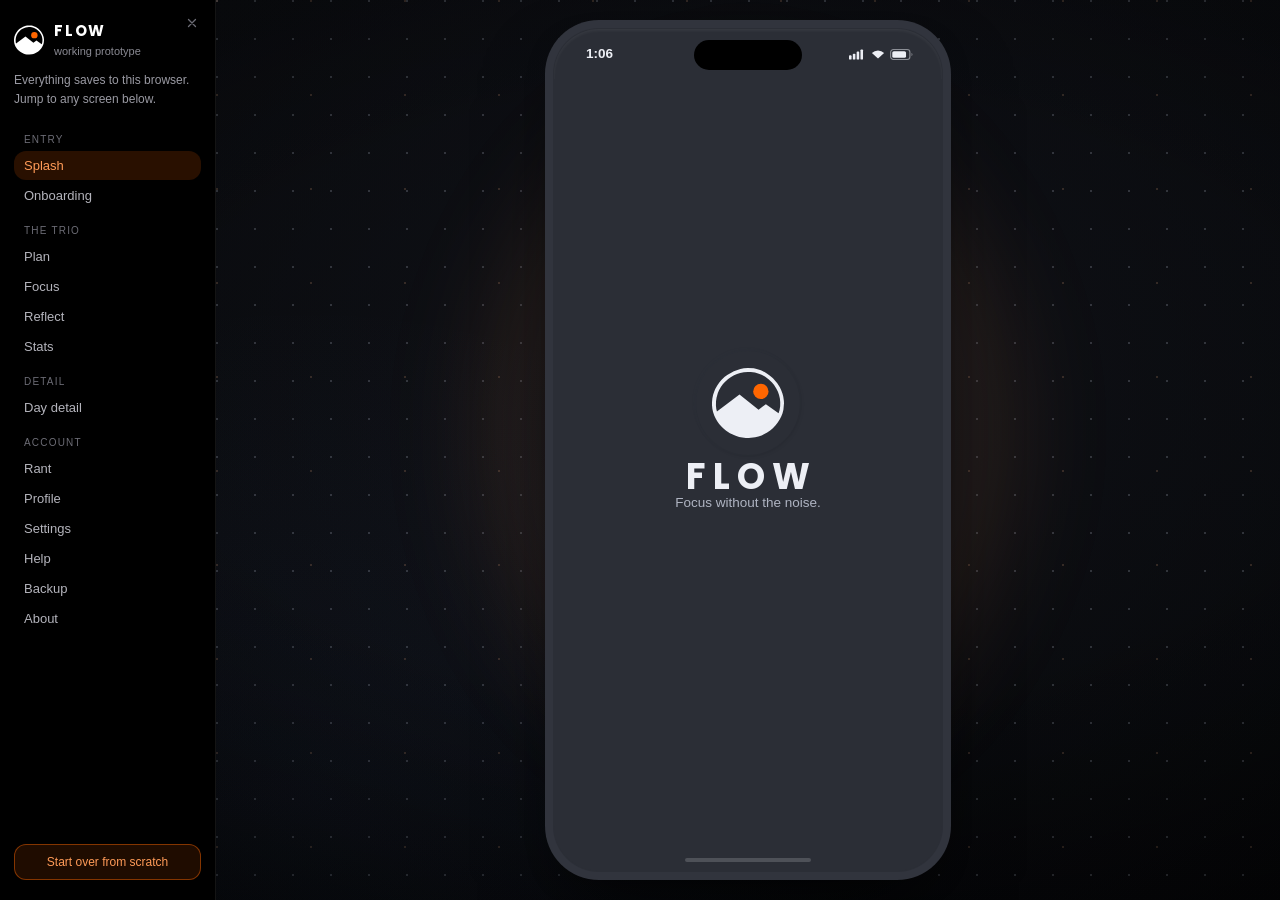
==== index.html @ 333c2ba1 "Make Start over findable It was grey text on a 12% white border on a dark rail, which is how a switc" ====
<!DOCTYPE html>
<html lang="en" data-theme="dark">
<head>
<meta charset="utf-8">
<meta name="viewport" content="width=device-width, initial-scale=1, viewport-fit=cover">
<meta name="theme-color" content="#000000">
<title>Flow</title>
<meta name="description" content="A focus app that runs in the browser. Plan the day, run the timer, reflect on how it went. No sign up, no account, nothing leaves your device.">

<!-- The mark is white on transparent, drawn for a dark ground, so on its own
     it disappears in a light browser tab. These sit it on the app's own
     near-black first. 180 is the size iOS wants for a home screen. -->
<link rel="icon" href="[data-uri]" sizes="32x32" type="image/png">
<link rel="apple-touch-icon" href="[data-uri]">
<meta name="apple-mobile-web-app-title" content="Flow">

<!-- The card people see when the link gets posted. preview.png sits next to
     the built index.html at the site root, and the URL is absolute because a
     few scrapers will not resolve a relative one. -->
<meta property="og:type" content="website">
<meta property="og:url" content="https://arihantslittlecave.github.io/flow-focus-app/">
<meta property="og:title" content="Flow">
<meta property="og:description" content="Plan the day. Do the work. Reflect on it. A focus app with no sign up and no account.">
<meta property="og:image" content="https://arihantslittlecave.github.io/flow-focus-app/preview.png">
<meta property="og:image:width" content="1600">
<meta property="og:image:height" content="900">
<meta name="twitter:card" content="summary_large_image">

<style>
/* Poppins, served from this folder rather than from Google.
   It used to come off a CDN, which meant the one dependency the project claims
   not to have was a third-party request on every open, the type could arrive
   late or not at all, and anyone running the app handed their IP to someone
   else to load a font. Four subset files, 31 KB in total, sit in app/fonts. */
@font-face{font-family:Poppins;font-weight:400;font-style:normal;font-display:swap;src:url([data-uri]) format('woff2')}
@font-face{font-family:Poppins;font-weight:500;font-style:normal;font-display:swap;src:url([data-uri]) format('woff2')}
@font-face{font-family:Poppins;font-weight:600;font-style:normal;font-display:swap;src:url([data-uri]) format('woff2')}
@font-face{font-family:Poppins;font-weight:700;font-style:normal;font-display:swap;src:url([data-uri]) format('woff2')}

/* =========================================================
   FLOW, shadcn-flavoured design system
   Zinc neutral scale, orange as --primary, bordered cards,
   muted secondary surfaces, visible focus rings.
   ========================================================= */

:root{
  /* Neumorphism: surfaces and ground are the SAME colour, and everything is
     defined by a pair of shadows instead of borders. That is the whole look,
     and it is also its weakness, so text contrast is held high on purpose and
     the one primary action per screen stays a solid orange fill. */
  --background:#2B2E36;
  --foreground:#EDEFF5;
  --card:#2B2E36;
  --card-fg:#EDEFF5;
  --muted:#31343D;
  --muted-fg:#AFB4C2;
  --subtle:#A6ACBB;      /* 5.97:1 on the surface, 5.47 on muted */
  --faint:#9299A8;       /* 4.75:1, the dimmest ink that still passes AA */
  --border:transparent;
  --input:#2B2E36;
  --ring:#FF7A2B;
  --primary-soft:rgba(199,74,0,.22);

  /* the two lights every neumorphic surface is lit by */
  --nm-dark:rgba(9,11,15,.44);
  --nm-lite:rgba(84,91,110,.30);
  --nm-out:2px 2px 5px var(--nm-dark), -2px -2px 5px var(--nm-lite);
  --nm-out-sm:1px 1px 3px var(--nm-dark), -1px -1px 3px var(--nm-lite);
  --nm-in:inset 1px 1px 3px var(--nm-dark), inset -1px -1px 3px var(--nm-lite);
  --nm-in-sm:inset 1px 1px 2px var(--nm-dark), inset -1px -1px 2px var(--nm-lite);
  --nm-faint:1px 1px 4px rgba(9,11,15,.08), -1px -1px 4px rgba(84,91,110,.05);

  --primary:#C74A00;          /* white text on this is 4.76:1 */
  --primary-fg:#FFFFFF;
  --primary-ink:#FF9B57;
  --secondary:#2B2E36;
  --secondary-fg:#EDEFF5;
  --accent-2:#4C7DFF;
  /* Two reds, for the same reason there are two oranges: #FF8A76 is legible as
     TEXT on a dark surface but carries white at only 2.2:1 as a FILL, which is
     what made the Start over button look like washed-out salmon. */
  --destructive:#FF8A76;      /* ink */
  --destructive-fill:#C2352A; /* white on this is 5.48:1 */
  --success:#4FB783;

  /* Light tint plus a backdrop blur, so the app reads as pushed back rather
     than dimmed. It stays a tint rather than the old slab of 50% black, which
     over a light theme turned everything to mud and left the sheet looking
     like a cut-out pasted on. */
  --scrim:rgba(10,11,15,.40);
  --sheet-edge:rgba(255,255,255,.07);

  --stage:#0B0B0D;
  --card-shadow:none;

  --radius:18px;
  --radius-sm:12px;
  --radius-lg:24px;
  --pad:18px;
  --ease:cubic-bezier(.22,1,.36,1);
  --sans:-apple-system,BlinkMacSystemFont,'Segoe UI',Roboto,'Helvetica Neue',Arial,sans-serif;
  --brand:'Poppins',var(--sans);
}

:root[data-theme="light"]{
  /* Scoped to :root deliberately, the theme switcher is <button data-theme="light">,
     so a bare attribute selector redefines the whole palette on that button. */
  --background:#E7EAF0;
  --foreground:#2F3340;
  --card:#E7EAF0;
  --card-fg:#2F3340;
  --muted:#E1E4EC;
  --muted-fg:#565C6C;
  --subtle:#575D6E;      /* 5.45:1 on the surface */
  --faint:#636978;       /* 4.56:1, the dimmest ink that still passes AA */
  --border:transparent;
  --input:#E7EAF0;
  --primary-ink:#B04200;
  --destructive:#B3352A;
  --destructive-fill:#B3352A; /* white on this is 6.07:1 */
  --scrim:rgba(46,52,68,.26);
  --sheet-edge:rgba(255,255,255,.7);
  --secondary:#E7EAF0;
  --secondary-fg:#2F3340;
  --primary-soft:rgba(199,74,0,.14);

  --nm-dark:rgba(157,170,197,.42);
  --nm-lite:rgba(255,255,255,.55);
  --nm-faint:1px 1px 4px rgba(157,170,197,.09), -1px -1px 4px rgba(255,255,255,.18);
}


*,*::before,*::after{box-sizing:border-box}
html,body{height:100%}
body{
  margin:0;font-family:var(--sans);background:var(--stage);color:var(--foreground);
  font-size:14px;line-height:1.5;-webkit-font-smoothing:antialiased;overflow:hidden;
}
button{font-family:inherit;cursor:pointer;border:0;background:none;color:inherit;padding:0}
input,textarea{font-family:inherit;color:inherit}
/* Must stay a bare type selector (0,0,1). An `svg:not([...])` variant outranks
   class rules like .head-ico and blows every sized icon up to 100%. The hidden
   sprite escapes this via inline styles, which beat any stylesheet rule. */
svg{width:100%;height:100%;display:block;fill:none}
:focus-visible{outline:2px solid var(--ring);outline-offset:2px;border-radius:4px}
/* a class that sets `display` outranks the UA rule for [hidden], so state it */
[hidden]{display:none !important}

/* ============ STAGE ============ */
/* The stage is what everything gets recorded against, so it earns a little
   depth: a warm pool of light behind the phone, a cool one opposite it, and a
   vignette so the frame reads as lit rather than flat. Stays dark in both
   themes; only the phone follows the theme. */
/* The ground is now neutral and graded, and ALL the colour comes from the one
   key light behind the phone below. The old version tinted the whole stage
   warm AND put a blurred orange disc on top of it, and two warm layers over a
   near-black ground compound into brown rather than into light. */
.stage{
  /* `clip`, not `hidden`. The dot field is deliberately larger than the stage
     so its edges never show, and `hidden` would turn the stage into a scroll
     container to hold that overflow. Anything then calling .focus() inside it,
     which the confirm dialog does, scrolls ancestors to reveal the target and
     shunts the whole phone off centre. `clip` clips without ever scrolling. */
  height:100vh;display:flex;position:relative;isolation:isolate;overflow:clip;
  background:
    /* ambient fill from the lower left, wide and weak: it only exists to stop
       the warm key light reading as brown against a neutral ground */
    radial-gradient(1000px 800px at 24% 88%, rgba(96,132,214,.055), transparent 62%),
    radial-gradient(1300px 1000px at 58% 42%, #101218 0%, transparent 72%),
    linear-gradient(176deg, #08090C 0%, #060709 56%, #030405 100%);
}
/* Two dot fields at different scales drifting at different speeds, which is
   what sells depth: one field alone just slides. Both loop by translating
   EXACTLY one tile, so the pattern lands back on itself and the restart is
   invisible. Transform rather than background-position so it composites on the
   GPU and costs nothing while you are recording. Sits before .stage::after in
   the tree, so at the same z-index the vignette still paints over it and the
   dots fade out into the corners instead of running to the edge. */
/* A still dot field. It used to drift, and drifting was the wrong call: it
   pulls the eye to the background of a recording whose subject is the phone.
   Static, it does the one job worth doing, which is giving the ground a
   texture so it does not read as flat black.

   Two scales, both fixed. Dots are half the size they were and a touch
   brighter to compensate, since a smaller dot loses more to antialiasing and
   to video compression than the size reduction alone suggests. */
.stage-dots{position:absolute;inset:0;z-index:-1;pointer-events:none}
.stage-dots::before,
.stage-dots::after{content:'';position:absolute;inset:0}
.stage-dots::before{
  background-image:radial-gradient(circle at 1px 1px, rgba(214,224,244,.19) .75px, transparent 0);
  background-size:38px 38px;
}
.stage-dots::after{
  background-image:radial-gradient(circle at 1px 1px, rgba(255,186,138,.17) 1px, transparent 0);
  background-size:94px 94px;
}

.stage::after{                      /* vignette, drawn over the ground only */
  content:'';position:absolute;inset:0;z-index:-1;pointer-events:none;
  background:radial-gradient(128% 96% at 58% 44%,
    transparent 34%, rgba(0,0,0,.34) 68%, rgba(0,0,0,.78) 100%);
}
/* Flat black, and opaque, so the stage gradient and the dot field stop at its
   edge. The navigation is a tool for driving the demo, not part of the set. */
.stage-rail{
  width:216px;flex:none;padding:20px 14px;border-right:1px solid rgba(255,255,255,.08);
  background:#000;z-index:1;position:relative;
  display:flex;flex-direction:column;gap:12px;overflow-y:auto;
}
/* Rail visibility. Hiding it hands the whole window to the phone, which is the
   only thing worth recording. The state lives under its own localStorage key,
   not in the app's data, so it never lands in an export. */
.rail-hide{
  position:absolute;top:10px;right:10px;width:26px;height:26px;border-radius:8px;
  display:grid;place-items:center;color:#6C6C75;transition:.14s var(--ease);
}
.rail-hide svg{width:14px;height:14px}
.rail-hide:hover{background:rgba(255,255,255,.09);color:#fff}
.rail-show{
  position:absolute;top:14px;left:14px;z-index:5;width:34px;height:34px;border-radius:10px;
  display:none;place-items:center;color:#7A7A84;background:rgba(255,255,255,.05);
  transition:.16s var(--ease);
}
.rail-show svg{width:16px;height:16px}
.rail-show:hover{background:rgba(255,255,255,.12);color:#fff}
/* fades out of the way while you record, and comes back when you reach for it */
.rail-show{opacity:.22}
.rail-show:hover{opacity:1}
body.no-rail .stage-rail{display:none}
body.no-rail .rail-show{display:grid}

.rail-brand{display:flex;align-items:center;gap:10px}
.rail-mark{width:30px;height:30px;flex:none;color:#fff}
.rail-name{font-family:var(--brand);font-size:15px;font-weight:700;letter-spacing:.12em;color:#fff}
.rail-sub{font-size:11px;color:#8A8A93}
.rail-note{margin:0;font-size:12px;line-height:1.55;color:#9A9AA3}
.rail-nav{display:flex;flex-direction:column;gap:1px}
.rail-nav button{
  text-align:left;padding:7px 10px;border-radius:var(--radius-sm);font-size:13px;
  color:#B4B4BC;transition:.14s var(--ease);
}
.rail-nav button:hover{background:rgba(255,255,255,.07);color:#fff}
.rail-nav button.is-active{background:rgba(255,102,0,.16);color:#FF9B57}
.rail-nav .rail-cat{font-size:10px;letter-spacing:.12em;text-transform:uppercase;color:#6C6C75;padding:12px 10px 3px}
/* This was grey text on a 12% white border, on a dark rail, which is the same
   treatment as something switched off. It is the one control on the rail
   anyone actually goes looking for, so it is orange and it holds a fill. */
.rail-reset{margin-top:auto;padding:10px;border-radius:var(--radius-sm);
  font-size:12px;font-weight:500;
  border:1px solid rgba(255,102,0,.45);color:#FF9B57;
  background:rgba(255,102,0,.12);transition:.14s}
.rail-reset:hover{border-color:rgba(255,102,0,.8);background:rgba(255,102,0,.22);color:#FFB07A}

/* `clip` not `hidden`: the dot field inside is deliberately oversized, and
   `hidden` would make this a scroll container that any .focus() could scroll. */
.device-wrap{flex:1;display:grid;place-items:center;padding:20px;min-width:0;overflow:clip;position:relative}
/* Key light and fill, both centred on the phone rather than on the stage, so
   the glow sits behind the subject instead of smearing off to one side. Warm
   from upper right, a cool counter-light from lower left to stop the warm side
   reading as brown. Sits behind .device because a pseudo-element with auto
   z-index paints in tree order and ::before comes first. */
.device-wrap::before{
  content:'';position:absolute;left:50%;top:48%;transform:translate(-50%,-50%);
  width:min(720px,104%);height:min(880px,104%);pointer-events:none;
  border-radius:50%;
  /* A ring, not a disc. The phone covers the middle of a filled glow, so all a
     disc does is light the ground you cannot see; the value contrast that makes
     a subject separate has to land ON the silhouette. Transparent out to ~38%
     (behind the frame), brightest at ~62% (just outside it), then away. This is
     the one treatment that works for both themes, since it reads as a rim light
     on the dark phone and as a warm bounce around the light one. */
  background:radial-gradient(closest-side,
    transparent 34%, rgba(255,166,104,.10) 60%, rgba(255,140,70,.04) 76%, transparent 93%);
  filter:blur(30px);
}
/* A transform scales the frame visually but leaves its layout box at 844px,
   which throws off centring and runs the bottom off-screen. The slot carries
   the real scaled size so layout stays honest. */
.device-slot{width:calc(390px * var(--fit,1));height:calc(844px * var(--fit,1))}

/* ============ DEVICE ============
   Always exactly 390x844; scales as a whole via --fit when the window is
   short, so the aspect never distorts. */
.device{
  position:relative;width:390px;height:844px;
  transform:scale(var(--fit,1));transform-origin:top left;
  background:var(--background);border-radius:46px;
  border:1px solid var(--border);
  box-shadow:0 0 0 8px var(--muted),0 0 0 9px var(--border),
              0 2px 3px rgba(255,255,255,.05) inset,
              0 40px 90px -24px rgba(0,0,0,.75),
              0 12px 34px -12px rgba(0,0,0,.55);
  display:flex;flex-direction:column;overflow:hidden;
}
.notch{position:absolute;top:11px;left:50%;transform:translateX(-50%);width:108px;height:30px;background:#000;border-radius:18px;z-index:40}
.statusbar{
  height:50px;flex:none;padding:0 28px 0 32px;display:flex;align-items:center;
  justify-content:space-between;font-size:13.5px;font-weight:600;color:var(--foreground);z-index:30;
}
.sb-right{display:flex;align-items:center;gap:5px}
.sb-ico{height:11px}
.sb-ico:nth-child(1){width:17px}.sb-ico:nth-child(2){width:14px}.sb-ico:nth-child(3){width:24px}

/* ============ SCREENS ============ */
.viewport{position:relative;flex:1;min-height:0;overflow:hidden}
.screen{position:absolute;inset:0;display:none;flex-direction:column;background:var(--background)}
.screen.is-active{display:flex;animation:screenIn .26s var(--ease)}
@keyframes screenIn{from{opacity:0;transform:translateY(6px)}to{opacity:1;transform:none}}

.scroll{
  flex:1;min-height:0;overflow-y:auto;overscroll-behavior:contain;
  padding:0 var(--pad) 24px;display:flex;flex-direction:column;gap:20px;scrollbar-width:none;
}
.scroll::-webkit-scrollbar{display:none}
.scroll>*{flex:none}

/* ============ HEADER ============ */
.apphead{flex:none;padding:2px var(--pad) 14px;display:flex;align-items:center;justify-content:space-between;gap:12px}
.head-title{
  display:flex;align-items:center;gap:7px;margin:0;
  font-size:20px;font-weight:600;letter-spacing:-.02em;color:var(--foreground);
}
.head-title>svg{display:none}
.head-title--back{font-size:14px;font-weight:500;color:var(--muted-fg);
  padding:7px 12px 7px 9px;border-radius:var(--radius-sm);border:1px solid var(--border);background:var(--card)}
.head-title--back>svg{display:block;width:14px;height:14px;transform:rotate(180deg)}
.head-title--back:hover{color:var(--foreground);background:var(--muted)}
/* an entry point that says what it is, rather than a bare flame icon */
/* .card sets flex-direction:column and is defined later in this file, so the
   modifier needs the extra class to win rather than relying on source order */
.card.card--action{
  flex-direction:row;align-items:center;gap:13px;text-align:left;width:100%;
  padding:14px;transition:.16s var(--ease);
}
.card.card--action:hover{border-color:var(--primary);background:var(--muted)}
.card.card--action:active{transform:scale(.995)}
/* A solid orange flame on a near-black disc, so it reads as a mark rather than
   as a soft tinted blob. The disc is the same in both themes on purpose: it is
   a badge, and a badge that changes colour with the theme stops being one. */
.action-ico{
  width:38px;height:38px;flex:none;border-radius:50%;display:grid;place-items:center;
  background:#0D0E12;color:#FF7A2B;
  box-shadow:inset 0 0 0 1px rgba(255,122,43,.22);
}
.action-ico svg{width:18px;height:18px}
.action-txt{flex:1;min-width:0;display:flex;flex-direction:column;gap:2px}
.action-txt b{font-size:14px;font-weight:600;letter-spacing:-.01em}
.action-txt small{font-size:11.5px;line-height:1.45;color:var(--muted-fg)}
.action-arrow{width:15px;height:15px;flex:none;color:var(--subtle)}

.avatar{
  width:36px;height:36px;flex:none;border-radius:50%;position:relative;
  background:var(--muted);border:1px solid var(--border);
  color:var(--subtle);display:grid;place-items:center;
  transition:.16s var(--ease);
}
.avatar svg{width:26px;height:26px;margin-top:4px}
.avatar:hover{color:var(--muted-fg);border-color:var(--subtle)}
.avatar:active{transform:scale(.94)}

/* ============ CARD ============ */
.card{
  background:var(--card);color:var(--card-fg);border:1px solid var(--border);
  border-radius:var(--radius);padding:16px;display:flex;flex-direction:column;gap:12px;
  box-shadow:var(--card-shadow);
}
.card--pad{padding:18px}
.card-head{display:flex;align-items:center;gap:10px}
.card-head b{font-weight:600;font-size:14.5px;flex:1;letter-spacing:-.01em}
.card-head span{font-size:12px;color:var(--subtle);font-variant-numeric:tabular-nums}
.head-ico{width:16px;height:16px;flex:none;color:var(--subtle)}
.card-p{margin:0;font-size:13px;line-height:1.65;color:var(--muted-fg)}
.card-empty{margin:0;font-size:12.5px;line-height:1.6;color:var(--subtle);text-align:center;padding:14px 6px}
.card-fine{margin:0;font-size:11.5px;line-height:1.55;color:var(--subtle);text-align:center}
.card-fine a{color:var(--primary-ink);text-decoration:none}
.card-brand{display:flex;align-items:center;justify-content:space-between;gap:12px}
.card-brand b{font-size:15px;font-weight:600;letter-spacing:-.01em}
.brandmark{display:flex;align-items:center;gap:6px;flex:none;opacity:.85}
.brandmark svg{width:20px;height:20px;color:var(--card-fg)}
.brandmark em{font-family:var(--brand);font-style:normal;font-size:10px;font-weight:700;letter-spacing:.09em}
/* left, not centre: the hero stat, the three tiles under it and the whole
   card below are all left-aligned, so centring these two made one card
   change edge twice. A 40px number that recentres as the total changes
   width also moves on the screen every day; anchored left it does not. */
.card-sec{display:flex;flex-direction:column;gap:10px;align-items:flex-start;padding:2px 0}
.sec-title{font-size:12px;font-weight:500;color:var(--muted-fg);letter-spacing:.01em}
.sec-note{font-size:11.5px;color:var(--subtle)}
.card-foot{display:flex;align-items:center;justify-content:space-between;gap:12px}
.card-foot--btns{border-top:1px solid var(--border);padding-top:12px}
.card-foot span{font-size:11.5px;color:var(--subtle)}
.done-count{display:flex;align-items:center;gap:7px;font-size:12.5px;color:var(--muted-fg)}
.done-count svg{width:15px;height:15px;flex:none;color:var(--subtle)}
.done-count b{font-weight:600;color:var(--foreground);font-variant-numeric:tabular-nums}

/* ============ ROWS ============ */
.rows{display:flex;flex-direction:column;gap:12px}
.row{
  display:flex;align-items:center;justify-content:space-between;gap:12px;
  padding:11px 13px;border:1px solid var(--border);border-radius:var(--radius-sm);
  font-size:13.5px;color:var(--foreground);text-align:left;width:100%;
  background:transparent;transition:.14s var(--ease);
}
.row span{flex:1;min-width:0}
.row b{font-weight:600;font-variant-numeric:tabular-nums;color:var(--foreground)}
.row:hover{background:var(--muted)}
.row.is-sel{background:var(--muted);border-color:var(--subtle)}
.row.is-sel span{font-weight:500}
.row--danger{color:var(--destructive);border-color:rgba(240,68,56,.28)}
.row--danger:hover{background:rgba(240,68,56,.1)}
.row--split{cursor:default}
.row--entry{padding:12px 13px}
/* block, not flex: as a flex item the clamped note got compressed and the
   second line was sliced through the middle of the glyphs */
.row--entry{display:block;padding:11px 13px}
.entry-when{font-size:11.5px;color:var(--subtle);display:flex;gap:7px;align-items:center;margin-bottom:4px}
.entry-when i{width:6px;height:6px;border-radius:50%;background:var(--mood,var(--subtle));flex:none}
.entry-note{font-size:13px;line-height:1.5;color:var(--foreground);
  display:-webkit-box;-webkit-line-clamp:2;-webkit-box-orient:vertical;overflow:hidden;
  max-height:3em}   /* explicit, or the second line clips mid-glyph */
.row--split:hover{background:transparent}

/* ============ BUTTONS ============ */
/* text-decoration and colour are stated because two of these are <a>: a mailto
   that really opens mail beats a <button> that only apologises for not working */
.btn{
  height:40px;padding:0 16px;border-radius:var(--radius-sm);
  font-size:13.5px;font-weight:500;display:inline-flex;align-items:center;
  justify-content:center;gap:7px;transition:.14s var(--ease);white-space:nowrap;
  text-decoration:none;color:inherit;cursor:pointer;
}
.btn:active{transform:scale(.985)}
.btn-ico{width:15px;height:15px;flex:none}
.btn--primary{background:var(--primary);color:var(--primary-fg)}
.btn--primary:hover{filter:brightness(1.08)}
.btn--ghost{background:transparent;color:var(--foreground);border:1px solid var(--border)}
.btn--ghost:hover{background:var(--muted)}
.btn--block{width:100%}
.btn--grow{flex:1}
.btn--sm{height:32px;padding:0 12px;font-size:12.5px}
.btn-pair{display:flex;gap:6px}
.icon-btn{width:30px;height:30px;border-radius:var(--radius-sm);display:grid;place-items:center;color:var(--muted-fg);flex:none;transition:.14s}
.icon-btn:hover{background:var(--muted);color:var(--foreground)}
.icon-btn svg{width:17px;height:17px}
.round-btn{width:40px;height:40px;flex:none;border-radius:var(--radius-sm);background:var(--secondary);border:1px solid var(--border);color:var(--muted-fg);display:grid;place-items:center;transition:.14s}
.round-btn:hover{color:var(--foreground);background:var(--muted)}
.round-btn svg{width:16px;height:16px}

/* ============ FIELDS ============ */
.fld{display:flex;flex-direction:column;gap:6px}
.fld>span{font-size:12.5px;font-weight:500;color:var(--foreground)}
.fld input,textarea,.addrow input{
  width:100%;height:38px;padding:0 12px;border-radius:var(--radius-sm);
  background:transparent;border:1px solid var(--input);
  font-size:13.5px;color:var(--foreground);outline:none;transition:.14s;
}
textarea{height:auto;padding:10px 12px;resize:none;line-height:1.6;font-size:13.5px}
.fld input:focus,textarea:focus,.addrow input:focus{border-color:var(--ring);box-shadow:0 0 0 3px var(--primary-soft, rgba(255,102,0,.14))}
input::placeholder,textarea::placeholder{color:var(--subtle)}

.seg{display:flex;gap:2px;padding:3px;background:var(--muted);border-radius:var(--radius-sm);flex:none}
.seg button{padding:5px 11px;border-radius:6px;font-size:12px;font-weight:500;color:var(--muted-fg);transition:.14s var(--ease)}
.seg button.is-active{background:var(--card);color:var(--foreground);box-shadow:0 1px 2px rgba(0,0,0,.18)}
.seg--sm button{padding:4px 9px;font-size:11.5px}

.swatches{display:flex;gap:6px;flex:none}
.swatches button{width:20px;height:20px;border-radius:50%;background:var(--s);border:2px solid transparent;transition:.14s}
.swatches button.is-active{border-color:var(--foreground)}

.toggle{width:40px;height:23px;flex:none;border-radius:999px;background:var(--muted);border:1px solid var(--border);position:relative;transition:.2s var(--ease)}
.toggle::after{content:'';position:absolute;top:2px;left:2px;width:17px;height:17px;border-radius:50%;background:var(--subtle);transition:.2s var(--ease)}
.toggle.is-on{background:var(--primary);border-color:var(--primary)}
.toggle.is-on::after{transform:translateX(17px);background:#fff}

/* ============ STEPPERS ============ */
.stepper-row{display:flex;align-items:center;justify-content:space-between;gap:8px;
  padding:8px 10px;background:var(--card);border:1px solid var(--border);border-radius:var(--radius)}
.stepper-row b{flex:1;font-size:14px;font-weight:600;color:var(--foreground);text-align:center;letter-spacing:-.01em}
.stepper-row button{width:28px;height:28px;flex:none;border-radius:6px;color:var(--muted-fg);display:grid;place-items:center;transition:.14s}
.stepper-row button:hover{background:var(--muted);color:var(--foreground)}
.stepper-row button svg{width:13px;height:13px}

.pill-stepper{
  flex:1;min-width:0;height:52px;border-radius:var(--radius-sm);background:var(--card);
  border:1px solid var(--border);display:flex;align-items:center;padding:0 4px;gap:4px;
}
/* caption above value, so "General" is understood as the block's label rather
   than as a loose word sitting between two arrows */
.pill-val{flex:1;min-width:0;display:flex;flex-direction:column;align-items:center;gap:1px}
.pill-val i{font-style:normal;font-size:9px;letter-spacing:.07em;text-transform:uppercase;color:var(--subtle)}
.pill-stepper b{max-width:100%;font-size:13px;font-weight:500;color:var(--foreground);text-align:center;
  overflow:hidden;text-overflow:ellipsis;white-space:nowrap}
/* 28x28 with no resting state: below a comfortable touch target, and flat
   until hovered, so on a phone there was nothing saying these were buttons.
   44x44 with a plate at rest. */
.pill-stepper button{width:44px;height:44px;flex:none;border-radius:10px;
  background:var(--muted);color:var(--muted-fg);display:grid;place-items:center;transition:.14s}
.pill-stepper button:hover:not(:disabled){color:var(--foreground)}
.pill-stepper button:active:not(:disabled){box-shadow:var(--nm-in-sm)}
.pill-stepper button:disabled{opacity:.25;cursor:default}
.pill-stepper button svg{width:15px;height:15px}

.numstep{display:flex;align-items:center;justify-content:space-between;gap:8px}
.numstep b{font-size:15px;font-weight:600;font-variant-numeric:tabular-nums}
.numstep button{width:26px;height:26px;flex:none;border-radius:6px;background:var(--muted);border:1px solid var(--border);color:var(--foreground);display:grid;place-items:center;transition:.14s}
.numstep button:hover{border-color:var(--subtle)}
.numstep button svg{width:12px;height:12px}
.numstep--wide{height:38px;border:1px solid var(--input);border-radius:var(--radius-sm);padding:0 6px}

/* ============ PLAN ============ */
.tasks{list-style:none;margin:0;padding:0;display:flex;flex-direction:column;gap:1px}
.task{display:flex;align-items:center;gap:10px;padding:9px 8px;border-radius:var(--radius-sm);transition:.14s}
.task:hover{background:var(--muted)}
.task-txt{flex:1;min-width:0;font-size:13.5px;line-height:1.45;color:var(--foreground);word-break:break-word}
/* skip-ink is the reason a struck task can come out looking unstruck: browsers
   break the line where it would cross a glyph, and on a short line with
   descenders and digits the gaps can swallow most of it. Pinning the colour and
   thickness too, so the line does not thin out to nothing at odd zoom levels. */
.task.is-done .task-txt{
  color:var(--subtle);
  text-decoration:line-through;
  text-decoration-color:var(--subtle);
  text-decoration-thickness:1.5px;
  text-decoration-skip-ink:none;
}
.task-txt[contenteditable="true"]{outline:none;box-shadow:inset 0 -1px 0 var(--primary)}
.task-box{width:18px;height:18px;flex:none;border-radius:5px;border:1.5px solid var(--subtle);display:grid;place-items:center;color:transparent;transition:.14s}
.task.is-done .task-box{background:var(--primary);border-color:var(--primary);color:#fff}
.task-box svg{width:11px;height:11px}
.task-carried{font-size:9.5px;font-weight:500;letter-spacing:.04em;text-transform:uppercase;padding:2px 6px;border-radius:5px;background:var(--muted);border:1px solid var(--border);color:var(--subtle);flex:none}
.task-grip{width:20px;height:24px;flex:none;display:grid;place-items:center;color:transparent;cursor:grab;touch-action:none}
.task:hover .task-grip{color:var(--subtle)}
.task-grip svg{width:13px;height:13px}
.task-del{width:22px;height:24px;flex:none;display:grid;place-items:center;color:transparent}
.task:hover .task-del{color:var(--subtle)}
.task-del:hover{color:var(--destructive)}
.task-del svg{width:13px;height:13px}
.task.is-dragging{opacity:.5;background:var(--muted)}

.cal-head{display:flex;align-items:center;justify-content:space-between;gap:10px}
.cal-head b{font-size:13.5px;font-weight:500;color:var(--foreground)}
.cal-head button{width:26px;height:26px;border-radius:6px;color:var(--muted-fg);display:grid;place-items:center;transition:.14s}
.cal-head button:hover{background:var(--muted);color:var(--foreground)}
.cal-head button svg{width:13px;height:13px}
.cal-dow{display:grid;grid-template-columns:repeat(7,1fr)}
.cal-dow span{text-align:center;font-size:9.5px;font-weight:500;color:var(--subtle)}
.cal-grid{display:grid;grid-template-columns:repeat(7,1fr);gap:2px}
.cal-cell{
  aspect-ratio:1;border-radius:var(--radius-sm);display:flex;align-items:center;justify-content:center;
  font-size:12.5px;color:var(--muted-fg);position:relative;transition:.14s;
}
/* was opacity .4 on top of --subtle, which measured 1.98:1. Dimming a
   muted ink a second time is how text ends up unreadable while every token
   in the file still says it passes. */
.cal-cell.is-out{color:var(--faint)}
.cal-cell:hover:not(.is-today){background:var(--muted);color:var(--foreground)}
.cal-cell.is-today{background:var(--primary);color:#fff;font-weight:600}
.cal-cell i{width:3px;height:3px;border-radius:50%;background:var(--primary);position:absolute;bottom:4px}
.cal-cell.is-today i{background:#fff}

/* ============ FOCUS DIAL ============ */
.dial{position:relative;width:100%;max-width:250px;margin:2px auto 0;aspect-ratio:1;padding-bottom:20px}
.dial-svg{transform:rotate(-90deg)}
.dial-disc{fill:transparent}
.dial-track{fill:none;stroke:var(--muted);stroke-width:8}
.dial-fill{fill:none;stroke:var(--primary);stroke-width:8;stroke-linecap:round;
  stroke-dasharray:816.8;stroke-dashoffset:0;transition:stroke-dashoffset .3s linear}
.dial.is-break .dial-fill{stroke:var(--accent-2)}
.dial-face{position:absolute;inset:0;display:flex;flex-direction:column;align-items:center;justify-content:center;gap:3px;padding-bottom:20px}
.dial-time{font-size:38px;font-weight:600;letter-spacing:-.035em;color:var(--foreground);font-variant-numeric:tabular-nums;line-height:1}
.dial-units{display:flex;gap:25px;font-size:9.5px;color:var(--muted-fg);padding-left:3px;letter-spacing:.06em;text-transform:uppercase}
.dial-btn{position:absolute;left:50%;bottom:0;transform:translateX(-50%);height:42px;padding:0 24px}
.dial-btn:active{transform:translateX(-50%) scale(.98)}

.session-row{display:flex;align-items:center;gap:8px}
.duo{display:grid;grid-template-columns:1fr 1fr;gap:10px}
.card--duo{padding:13px;gap:9px}
.card--duo>span{font-size:11.5px;color:var(--muted-fg)}
/* The three numbers moved into their own .strip when the goal bar joined the
   card, so these target .strip, not the card's children. A `.card--strip>div`
   selector here would out-specify the .goal rules further down and squash the
   bar into a fourth column. */
.card--strip{overflow:hidden}

.sound-list{display:flex;flex-direction:column;gap:1px}
.sound-item{display:flex;align-items:center;gap:10px;padding:9px 8px;border-radius:var(--radius-sm);width:100%;text-align:left;transition:.14s}
.sound-item:hover{background:var(--muted)}
.sound-item span{flex:1;font-size:13px;color:var(--muted-fg)}
.sound-item.is-on span{color:var(--foreground);font-weight:500}
.sound-item svg{width:15px;height:15px;flex:none;color:var(--subtle)}
.sound-item.is-on svg{color:var(--primary)}
.slider-row{display:flex;align-items:center;gap:10px;padding:4px 8px 0}
.slider-row>svg{width:14px;height:14px;flex:none;color:var(--subtle)}
.slider-row span{font-size:11.5px;color:var(--subtle);width:20px;text-align:right;font-variant-numeric:tabular-nums}
input[type=range]{-webkit-appearance:none;appearance:none;flex:1;outline:none;
  /* 2px sides is the UA margin the bar already had; keeping it means the
     track lands on exactly the pixels it used to. */
  height:44px;margin:-20px 2px;background:transparent}
input[type=range]::-webkit-slider-runnable-track{height:4px;border-radius:3px;background:var(--muted)}
input[type=range]::-moz-range-track{height:4px;border-radius:3px;background:var(--muted)}
input[type=range]::-webkit-slider-thumb{-webkit-appearance:none;width:14px;height:14px;border-radius:50%;background:var(--foreground);cursor:pointer;margin-top:-5px}
input[type=range]::-moz-range-thumb{width:14px;height:14px;border-radius:50%;background:var(--foreground);border:0;cursor:pointer}

/* ============ REFLECT ============ */
.moodbars{display:flex;gap:6px}
.moodbar{
  flex:1;display:flex;flex-direction:column;align-items:center;gap:7px;padding:10px 4px;
  border:1px solid var(--border);border-radius:var(--radius-sm);transition:.16s var(--ease);
}
.moodbar span{font-size:10px;color:var(--muted-fg);text-align:center;line-height:1.2}
/* a valence scale, so the row reads at a glance instead of five identical chips */
.moodbar[data-mood="1"]{--mood:#D9553C}
.moodbar[data-mood="2"]{--mood:#D9883C}
.moodbar[data-mood="3"]{--mood:#8C8A84}
.moodbar[data-mood="4"]{--mood:#6E9E5E}
.moodbar[data-mood="5"]{--mood:#4E9B72}
.moodbar i{width:100%;height:4px;border-radius:2px;background:var(--mood,var(--muted));opacity:.4;transition:.16s var(--ease)}
.moodbar:hover{background:var(--muted)}
.moodbar:hover i{opacity:.7}
.moodbar.is-sel{border-color:var(--mood);background:color-mix(in srgb, var(--mood) 15%, transparent)}
.moodbar.is-sel span{color:var(--foreground);font-weight:500}
.moodbar.is-sel i{opacity:1;height:5px}

/* ============ STATS ============ */
.streak-dots{display:flex;gap:6px}
.streak-dots i{width:20px;height:20px;border-radius:50%;border:1.5px solid var(--border);transition:.2s}
.streak-dots i.is-on{background:var(--primary);border-color:var(--primary)}

.quad{display:grid;grid-template-columns:1fr 1fr;gap:1px;background:var(--border);border:1px solid var(--border);border-radius:var(--radius-sm);overflow:hidden}
.quad>div{padding:12px;display:flex;flex-direction:column;gap:2px;background:var(--card)}
.quad span{font-size:11px;color:var(--muted-fg)}
.quad b{font-size:19px;font-weight:600;letter-spacing:-.03em;line-height:1.2}
.quad i{font-style:normal;font-size:10.5px;color:var(--subtle)}
.quad--2{grid-template-columns:1fr 1fr}
.quad--3{grid-template-columns:repeat(3,1fr)}
.quad--3>div{align-items:center;text-align:center}
.quad--3 b{color:var(--primary-ink);font-size:18px}
/* the three supporting numbers on Stats: same layout as the profile trio but
   ordinary ink, because orange on this screen belongs to the mood chart */
.quad--plain b{color:var(--card-fg);font-size:17px}
.quad--plain>div{align-items:flex-start;text-align:left}

/* one hero number, three supporting ones */
/* no side padding: it is not a boxed tile, so 14px in from the card's own
   edge just put the biggest number on the screen 14px off every other
   left edge in the card. */
.hero-stat{display:flex;flex-direction:column;gap:3px;padding:16px 0 18px}
.hero-stat span{font-size:11px;color:var(--muted-fg)}
.hero-stat b{font-size:40px;font-weight:600;letter-spacing:-.04em;line-height:1.05}
.hero-stat i{font-style:normal;font-size:11px;color:var(--subtle)}

/* a column chart, not tinted bars, opacity on orange over black goes muddy */
.moodsplit{display:flex;width:100%;gap:6px;align-items:flex-end}
.moodsplit>div{flex:1;display:flex;flex-direction:column;align-items:center;gap:6px;height:78px;justify-content:flex-end}
.moodsplit i{width:100%;border-radius:4px 4px 2px 2px;background:var(--muted);min-height:3px;transition:height .45s var(--ease)}
.moodsplit>div.is-top i{background:var(--primary)}
.moodsplit em{font-style:normal;font-size:9px;color:var(--subtle);text-align:center;line-height:1.1}
.moodsplit u{text-decoration:none;font-size:9.5px;font-weight:600;color:var(--muted-fg);font-variant-numeric:tabular-nums}

.kv{display:flex;align-items:center;justify-content:space-between;font-size:12.5px;color:var(--muted-fg)}
.kv b{font-weight:600;color:var(--foreground);font-variant-numeric:tabular-nums}

.chart{height:110px;display:flex;align-items:flex-end;gap:4px;padding-top:4px}
.bar-col{flex:1;height:100%;display:flex;align-items:flex-end;cursor:pointer}
.bar{width:100%;border-radius:4px 4px 2px 2px;background:var(--muted);min-height:3px;transition:height .45s var(--ease),background .14s}
.bar-col:hover .bar{background:var(--subtle)}
.bar-col.is-today .bar{background:var(--primary)}
.chart-x{display:flex;gap:4px}
.chart-x span{flex:1;text-align:center;font-size:9.5px;color:var(--subtle)}
.chart-hint{margin:0;font-size:10.5px;color:var(--subtle);text-align:center}

.tagstat{display:flex;flex-direction:column;gap:10px}
.tagstat-row{display:flex;flex-direction:column;gap:5px}
.tagstat-top{display:flex;align-items:baseline;justify-content:space-between;gap:10px}
.tagstat-top span{font-size:12.5px;color:var(--muted-fg);overflow:hidden;text-overflow:ellipsis;white-space:nowrap}
.tagstat-top b{font-size:11.5px;font-weight:500;flex:none;color:var(--foreground);font-variant-numeric:tabular-nums}
.tagstat-bar{height:5px;border-radius:3px;background:var(--muted);overflow:hidden}
.tagstat-bar i{display:block;height:100%;border-radius:3px;background:var(--subtle)}
.tagstat-row:first-child .tagstat-bar i{background:var(--primary)}

.tod{display:flex;flex-direction:column;gap:9px}
.tod-row{display:grid;grid-template-columns:60px 1fr 46px;gap:10px;align-items:center}
.tod-row label{font-size:12.5px;color:var(--muted-fg)}
.tod-bar{height:5px;border-radius:3px;background:var(--muted);overflow:hidden}
.tod-bar i{display:block;height:100%;border-radius:3px;background:var(--subtle);transition:width .45s var(--ease)}
.tod-row.is-best .tod-bar i{background:var(--primary)}
.tod-row b{font-size:11.5px;font-weight:500;text-align:right;color:var(--muted-fg);font-variant-numeric:tabular-nums}

/* ============ DAY LOG ============ */
.log{display:flex;flex-direction:column;gap:1px}
.log-row{display:grid;grid-template-columns:auto 1fr auto;gap:11px;align-items:center;padding:9px 8px;border-radius:var(--radius-sm)}
.log-row:hover{background:var(--muted)}
.log-dot{width:6px;height:6px;border-radius:50%;background:var(--primary);flex:none}
.log-main{min-width:0;display:flex;flex-direction:column;gap:1px}
.log-main b{font-size:13px;font-weight:500;overflow:hidden;text-overflow:ellipsis;white-space:nowrap}
.log-main span{font-size:11px;color:var(--subtle);font-variant-numeric:tabular-nums}
.log-dur{font-size:12.5px;font-weight:600;flex:none;font-variant-numeric:tabular-nums}

/* ============ PROFILE ============ */
/* The old layout floated a 76px silhouette half outside a card, which is the
   shape of an avatar upload. Flow has no photo and no account, so it now shows
   the identity it really has: an initial, a name, and a start date. */
.card--hero{flex-direction:row;align-items:center;gap:14px;padding:18px}
.prof-mark{
  position:relative;width:62px;height:62px;flex:none;border-radius:50%;
  display:grid;place-items:center;overflow:visible;
  font-size:26px;font-weight:600;letter-spacing:-.02em;line-height:1;
  /* A neutral placeholder, not an orange disc with an initial in it. The header
     avatars already use a person mark; the profile now matches them. */
  color:var(--muted-fg);background:var(--muted);
  background-size:cover;background-position:center;
  box-shadow:var(--nm-out-sm);cursor:pointer;transition:.16s var(--ease);
}
.prof-mark:hover{filter:brightness(1.06)}
.prof-mark:active{transform:scale(.97)}
/* once there is a photo the initial must not sit on top of it */
.prof-mark.has-photo{color:transparent;background-color:var(--muted)}
.prof-mark.has-photo .prof-person{display:none}
.prof-person{width:34px;height:34px;color:var(--subtle)}
.prof-cam{
  position:absolute;right:-2px;bottom:-2px;width:22px;height:22px;border-radius:50%;
  background:var(--muted);border:2px solid var(--card);display:grid;place-items:center;
  color:var(--muted-fg);
}
.prof-cam svg{width:10px;height:10px}
.prof-clear{align-self:flex-start;margin-top:2px;padding:3px 0;
  font-size:11.5px;color:var(--primary-ink);text-decoration:underline;text-underline-offset:2px}
/* header avatars carry the same picture */
.avatar-img{width:100%;height:100%;object-fit:cover;display:block;border-radius:50%}
.prof-id{min-width:0;display:flex;flex-direction:column;gap:3px}
.prof-id b{font-size:19px;font-weight:600;letter-spacing:-.02em;
  overflow:hidden;text-overflow:ellipsis;white-space:nowrap}
.prof-id span{font-size:11.5px;line-height:1.45;color:var(--subtle)}
.prof-stats{display:flex}
.prof-stats>div{flex:1;display:flex;flex-direction:column;align-items:center;gap:2px}
.prof-stats b{font-size:19px;font-weight:600;letter-spacing:-.02em}
.prof-stats span{font-size:10px;color:var(--subtle);text-align:center}

/* ============ HELP ============ */
.faq{display:flex;flex-direction:column;gap:8px}
.faq-answer{margin:0;font-size:12.5px;line-height:1.7;color:var(--muted-fg);
  padding:11px 13px;background:var(--muted);border-radius:var(--radius-sm)}
.faq-answer:empty{display:none}
.faq-chev{width:13px;height:13px;flex:none;color:var(--subtle);transition:.18s var(--ease)}
.faq-q.is-sel .faq-chev{transform:rotate(90deg);color:var(--primary-ink)}

/* ============ ABOUT ============ */
.about-top{display:flex;flex-direction:column;align-items:center;gap:3px;padding:8px 0 4px}
.about-mark{width:48px;height:48px;color:var(--foreground);margin-bottom:8px}
.about-top b{font-family:var(--brand);font-size:18px;font-weight:700;letter-spacing:.16em;padding-left:.16em}
.about-top span{font-size:11px;color:var(--subtle)}

/* ============ SPLASH / ONBOARDING ============ */
.splash{flex:1;display:flex;flex-direction:column;align-items:center;justify-content:center;
  gap:4px;padding-bottom:22%}           /* optical centre sits above true centre */
/* The gap you see is the flex gap plus the plate's own empty ring, and the ring
   was doing most of it: a 150px plate around a 78px mark left 36px of nothing
   under the logo before the wordmark even started. Tightening the plate is what
   closes the space; the flex gap alone could go to zero and still look wide. */
.splash-plate{
  width:104px;height:104px;border-radius:50%;display:grid;place-items:center;
  background:var(--background);box-shadow:var(--nm-faint);
}
.splash-mark{width:72px;height:72px;color:var(--foreground)}
/* line-height:1 so the wordmark's box hugs the glyphs; the default leading
   was padding ~14px of dead space under it and floating the tagline low */
.splash-word{font-family:var(--brand);font-size:36px;font-weight:700;letter-spacing:.2em;
  padding-left:.2em;line-height:1}
/* tuned against rendered ink, not box edges: FLOW has no descenders,
   so its em box runs well below the visible letters and a box-equal gap
   still reads as a larger one */
/* -16px was tuned against a 14px flex gap. The gap is now 4px, so the same
   value pulled the tagline into the wordmark's ink. It tracks the gap. */
.splash-tag{margin-top:-6px}
.splash-tag{font-size:13.5px;color:var(--muted-fg)}

.ob{flex:1;display:flex;flex-direction:column;padding:2px var(--pad) 40px;min-height:0}  /* clears the home indicator */
.ob-top{display:flex;align-items:center;justify-content:space-between;padding-bottom:16px;flex:none}
.ob-dots{display:flex;gap:5px}
.ob-dots i{width:6px;height:6px;border-radius:3px;background:var(--muted);transition:.26s var(--ease)}
.ob-dots i.is-on{width:20px;background:var(--primary)}
/* 44 tall so it is a real target. It sits in the top corner, which is the
   hardest spot on the screen to hit, and it was 29px. The label stays 13px;
   the padding does the work, so nothing about it looks heavier. */
.ob-skip{font-size:13px;color:var(--muted-fg);border-radius:var(--radius-sm);
  min-height:44px;min-width:44px;padding:0 14px;
  display:inline-flex;align-items:center;justify-content:center}
/* the taller button would otherwise push the whole screen down */
.ob-top{padding-bottom:8px}
.ob-skip:hover{background:var(--muted);color:var(--foreground)}
.ob-body{flex:1;min-height:0;overflow-y:auto;scrollbar-width:none;display:flex}
.ob-body::-webkit-scrollbar{display:none}
.ob-step{display:none;flex-direction:column;gap:9px;width:100%;justify-content:center;padding-bottom:16%}
.ob-step.is-active{display:flex}
.ob-mark{width:76px;height:76px;color:var(--foreground);margin-bottom:3px}
.ob-h{margin:0;font-size:25px;font-weight:600;line-height:1.22;letter-spacing:-.03em}
.ob-p{margin:0;font-size:13.5px;line-height:1.6;color:var(--muted-fg)}
.ob-foot{flex:none;display:flex;gap:8px;padding-top:14px}
.ob-input{
  width:100%;height:52px;padding:0 16px;margin-top:4px;
  border-radius:var(--radius);background:var(--card);border:1px solid var(--input);
  font-size:17px;color:var(--foreground);outline:none;transition:.14s;
}
.ob-input:focus{border-color:var(--ring);box-shadow:0 0 0 3px var(--primary-soft, rgba(255,102,0,.14))}
.ob-hint{margin:0;font-size:12px;color:var(--subtle)}
/* the minutes double as a one-tap preset cycle */
.cycle{cursor:pointer;border-bottom:1px dashed var(--border);padding-bottom:1px}
.cycle:hover{border-bottom-color:var(--primary)}

/* ============ AVATAR MENU ============ */
.menu-scrim{position:absolute;inset:0;z-index:60;background:var(--scrim);
  -webkit-backdrop-filter:blur(6px) saturate(.92);backdrop-filter:blur(6px) saturate(.92);
  animation:fade .18s var(--ease)}
@keyframes fade{from{opacity:0}to{opacity:1}}
.menu-sheet{
  position:absolute;top:56px;right:14px;min-width:196px;
  background:var(--card);border:1px solid var(--border);border-radius:var(--radius);
  padding:5px;display:flex;flex-direction:column;gap:1px;
  box-shadow:0 16px 40px -10px rgba(0,0,0,.7);animation:menuIn .18s var(--ease);
}
@keyframes menuIn{from{opacity:0;transform:translateY(-6px) scale(.98)}to{opacity:1;transform:none}}
.menu-sheet button{padding:9px 11px;border-radius:6px;font-size:13px;text-align:left;color:var(--foreground);transition:.12s}
.menu-sheet button:hover{background:var(--muted)}
.menu-theme{display:flex;align-items:center;gap:8px;padding:6px 8px 8px;border-bottom:1px solid var(--border);margin-bottom:4px}
.menu-theme>span{flex:1;font-size:12px;color:var(--subtle)}
.menu-back{width:28px;height:26px;display:grid;place-items:center;color:var(--subtle)}
.menu-back svg{width:14px;height:14px}

/* ============ TAB BAR ============
   In normal flow, never overlaying content. */
/* the bottom padding is the home-indicator safe area, without it the labels
   sit on top of the indicator and touch the bezel */
.tabbar{flex:none;display:flex;padding:8px 8px 26px;background:var(--background);border-top:1px solid var(--border)}
.tabbar.is-hidden{display:none}
.tabpill{width:100%;display:flex;align-items:center;gap:2px}
.tab{
  flex:1;min-width:0;height:46px;border-radius:var(--radius-sm);display:flex;flex-direction:column;
  align-items:center;justify-content:center;gap:3px;
  font-size:10.5px;font-weight:500;color:var(--subtle);transition:.14s var(--ease);
}
.tab svg{width:18px;height:18px}
.tab span{max-width:100%;overflow:hidden;text-overflow:ellipsis}
.tab:hover{color:var(--muted-fg);background:var(--muted)}
.tab.is-active{color:var(--primary-ink)}
.device::after{content:'';position:absolute;bottom:9px;left:50%;transform:translateX(-50%);width:126px;height:4px;border-radius:3px;background:var(--foreground);opacity:.18;z-index:70;pointer-events:none}

/* ============ DIALOG ============ */
.dlg-scrim{position:absolute;inset:0;z-index:90;background:var(--scrim);
  -webkit-backdrop-filter:blur(7px) saturate(.92);backdrop-filter:blur(7px) saturate(.92);
  display:grid;place-items:center;padding:26px;animation:fade .16s var(--ease)}
.dlg{
  width:100%;background:var(--card);border:1px solid var(--border);border-radius:var(--radius);
  padding:18px;display:flex;flex-direction:column;gap:8px;animation:menuIn .18s var(--ease);
  box-shadow:0 20px 50px -12px rgba(0,0,0,.8);
}
.dlg h3{margin:0;font-size:15px;font-weight:600;letter-spacing:-.01em}
.dlg p{margin:0;font-size:13px;line-height:1.6;color:var(--muted-fg)}
.dlg-actions{display:flex;gap:8px;margin-top:8px}
.dlg-actions .btn{flex:1}
.btn--danger{background:var(--destructive-fill);color:#fff}
.btn--danger:hover{filter:brightness(1.10)}

/* ============ TOAST ============ */
.toast{
  position:absolute;left:50%;bottom:100px;transform:translate(-50%,14px);
  padding:9px 15px;border-radius:var(--radius-sm);background:var(--card);
  border:1px solid var(--border);color:var(--foreground);
  /* nowrap sent any message longer than the phone straight off both edges,
     which is exactly what the dictation notice did */
  font-size:12.5px;font-weight:500;opacity:0;pointer-events:none;
  max-width:calc(100% - 36px);text-align:center;line-height:1.45;
  transition:.22s var(--ease);z-index:80;box-shadow:0 10px 26px -8px rgba(0,0,0,.6);
}
.toast.is-on{opacity:1;transform:translate(-50%,0)}


/* ============ RANT ============
   A blank page on purpose: no card, no border, nothing to fill in. The text
   never touches storage, so the only exit is the fire. */
.rant{flex:1;min-height:0;display:flex;flex-direction:column;padding:0 var(--pad) 14px;position:relative}
.rant-hint{margin:0 0 10px;font-size:11.5px;line-height:1.5;color:var(--muted-fg)}
.rant-text{
  flex:1;min-height:0;width:100%;padding:2px 0;border:0;background:transparent;resize:none;outline:none;
  font-size:17px;line-height:1.65;color:var(--foreground);
}
.rant-text::placeholder{color:var(--subtle)}
.rant-text:focus{border:0;box-shadow:none}
.rant-canvas{position:absolute;left:var(--pad);top:0;pointer-events:none;opacity:0;transition:opacity .25s}
.rant-canvas.is-burning{opacity:1}
.rant-gone{
  position:absolute;inset:0;display:grid;place-items:center;pointer-events:none;
  font-size:20px;font-weight:600;letter-spacing:-.02em;color:var(--subtle);
  opacity:0;transition:opacity .5s var(--ease);
}
.rant-gone.is-on{opacity:1}
.rant-bar{flex:none;display:flex;align-items:center;gap:10px;padding-top:10px}
.rant-count{flex:1;text-align:center;font-size:11.5px;color:var(--subtle);font-variant-numeric:tabular-nums}
.rant-mic,.rant-burn{
  height:40px;padding:0 14px;border-radius:999px;display:inline-flex;align-items:center;gap:8px;
  font-size:13px;font-weight:500;border:1px solid var(--border);color:var(--muted-fg);
  background:var(--card);transition:.16s var(--ease);
}
.rant-mic svg,.rant-burn svg{width:16px;height:16px}
.rant-mic:hover,.rant-burn:hover{color:var(--foreground);border-color:var(--subtle)}
.rant-mic.is-live{border-color:var(--destructive);color:var(--destructive)}
.rant-mic.is-live svg{animation:pulse 1.1s ease-in-out infinite}
@keyframes pulse{0%,100%{opacity:1;transform:scale(1)}50%{opacity:.45;transform:scale(.88)}}
.rant-mic:disabled{opacity:.4;cursor:not-allowed}
.rant-burn{background:var(--primary);border-color:var(--primary);color:var(--primary-fg)}
.rant-burn:hover{filter:brightness(1.08);color:var(--primary-fg);border-color:var(--primary)}
.rant-burn:disabled{opacity:.35;cursor:not-allowed;filter:none}

/* ============ MOTION ============ */
.screen.is-active .scroll > *,
.screen.is-active .ob-step.is-active > *{animation:riseIn .42s var(--ease) both}
.screen.is-active .scroll > *:nth-child(1){animation-delay:.02s}
.screen.is-active .scroll > *:nth-child(2){animation-delay:.06s}
.screen.is-active .scroll > *:nth-child(3){animation-delay:.10s}
.screen.is-active .scroll > *:nth-child(4){animation-delay:.14s}
.screen.is-active .scroll > *:nth-child(n+5){animation-delay:.18s}
.ob-step.is-active > *:nth-child(1){animation-delay:.04s}
/* must out-specify `.screen.is-active .ob-step.is-active > *` (0,4,0), or the
   mark rides the 10px riseIn and the morph lands on a moving target */
.screen.is-active .ob-step.is-active > .ob-mark{animation:none;opacity:1;transform:none}
.ob-step.is-active > *:nth-child(2){animation-delay:.12s}
.ob-step.is-active > *:nth-child(3){animation-delay:.20s}
.ob-step.is-active > *:nth-child(4){animation-delay:.28s}
@keyframes riseIn{from{opacity:0;transform:translateY(10px)}to{opacity:1;transform:none}}

.splash-plate{animation:markIn .8s var(--ease) both}
.splash-word{animation:riseIn .7s var(--ease) .18s both}
.splash-tag{animation:riseIn .7s var(--ease) .3s both}
@keyframes markIn{from{opacity:0;transform:scale(.82)}to{opacity:1;transform:none}}

.tab,.row,.btn,.card{will-change:auto}
.card{transition:border-color .18s var(--ease)}

@media (prefers-reduced-motion:reduce){
  *,*::before,*::after{animation-duration:.001ms !important;animation-delay:0ms !important;
    transition-duration:.001ms !important}
}


/* =========================================================
   NEUMORPHIC SURFACE TREATMENT
   Borders are replaced by light: raised surfaces catch a highlight top-left
   and cast bottom-right, pressed ones invert it. Everything below deliberately
   overrides the bordered styles above.
   ========================================================= */
.card{border:0;background:var(--background);box-shadow:var(--nm-out);padding:20px}
.card.card--action:hover{background:var(--background);box-shadow:var(--nm-out-sm)}
.card.card--action:active{box-shadow:var(--nm-in)}

.row{border:0;background:var(--background);box-shadow:var(--nm-out-sm)}
.row:hover{background:var(--background);box-shadow:var(--nm-out)}
.row.is-sel,.row:active{background:var(--background);box-shadow:var(--nm-in-sm)}
.row--danger{color:var(--destructive);box-shadow:var(--nm-out-sm)}
.row--split:hover{box-shadow:var(--nm-out-sm)}

.fld input,textarea,.addrow input,.ob-input,.searchbar input{
  border:0;background:var(--background);box-shadow:var(--nm-in-sm);
}
.fld input:focus,textarea:focus,.addrow input:focus,.ob-input:focus{
  box-shadow:var(--nm-in-sm),0 0 0 2px var(--ring);
}

.btn--ghost{border:0;background:var(--background);box-shadow:var(--nm-out-sm)}
.btn--ghost:hover{background:var(--background);box-shadow:var(--nm-out)}
.btn--ghost:active{box-shadow:var(--nm-in-sm)}
.btn--primary{box-shadow:var(--nm-out-sm)}
.btn--primary:active{box-shadow:var(--nm-in-sm)}

.avatar,.icon-btn,.round-btn,.numstep button,.cal-head button,
.stepper-row button,.pill-stepper button,.task-grip,.task-del{
  border:0;background:var(--background);box-shadow:var(--nm-out-sm);
}
.avatar:hover,.icon-btn:hover,.round-btn:hover,.numstep button:hover,
.cal-head button:hover{background:var(--background);box-shadow:var(--nm-out)}
.avatar:active,.icon-btn:active,.round-btn:active,.numstep button:active,
.cal-head button:active,.stepper-row button:active{box-shadow:var(--nm-in-sm)}
.task-grip,.task-del{box-shadow:none}

.seg{background:var(--background);box-shadow:var(--nm-in-sm)}
.seg button.is-active{background:var(--background);box-shadow:var(--nm-out-sm)}
.pill-stepper,.stepper-row{border:0;background:var(--background);box-shadow:var(--nm-in-sm)}
.pill-stepper button,.stepper-row button{box-shadow:none}
.pill-stepper button:hover,.stepper-row button:hover{box-shadow:var(--nm-out-sm)}
.numstep--wide{border:0;box-shadow:var(--nm-in-sm)}

.toggle{border:0;background:var(--background);box-shadow:var(--nm-in-sm)}
.toggle::after{background:var(--background);box-shadow:var(--nm-out-sm)}
.toggle.is-on{background:var(--primary);box-shadow:var(--nm-in-sm)}
.toggle.is-on::after{background:#fff}

.moodbar{border:0;box-shadow:var(--nm-out-sm)}
.moodbar:hover{background:var(--background);box-shadow:var(--nm-out)}
.moodbar.is-sel{background:var(--background);box-shadow:var(--nm-in-sm)}
.moodbar i,.tod-bar,.tagstat-bar{background:var(--background);box-shadow:var(--nm-in-sm)}
input[type=range]::-webkit-slider-runnable-track{background:var(--background);box-shadow:var(--nm-in-sm)}
input[type=range]::-moz-range-track{background:var(--background);box-shadow:var(--nm-in-sm)}
.moodbar i{box-shadow:none;background:var(--mood)}

.task{box-shadow:none}
.task:hover{background:transparent;box-shadow:var(--nm-in-sm)}
.task-box{border:0;background:var(--background);box-shadow:var(--nm-out-sm)}
.task.is-done .task-box{background:var(--primary);box-shadow:var(--nm-in-sm)}

.cal-cell:hover:not(.is-today){background:var(--background);box-shadow:var(--nm-out-sm)}
.cal-cell.is-today{background:var(--primary);box-shadow:var(--nm-out-sm)}
.chart .bar{box-shadow:var(--nm-out-sm)}
.bar-col:hover .bar{background:var(--subtle)}
.streak-dots i{border:0;background:var(--background);box-shadow:var(--nm-in-sm)}
.streak-dots i.is-on{background:var(--primary);box-shadow:var(--nm-out-sm)}
.dial-track{stroke:var(--muted)}

.tabbar{border-top:0;box-shadow:0 -6px 14px -8px var(--nm-dark)}
.tab.is-active{box-shadow:var(--nm-in-sm)}
/* A floating sheet gets an EVEN drop shadow, never the neumorphic pair.
   --nm-out is a light glow offset to the top-left plus a dark one to the
   bottom-right, which is how you emboss a surface sitting flush in the ground.
   On a popup that hovers above everything it just looks like the left side has
   been blurred and the right side has not. Every layer here has a zero
   horizontal offset, so all four edges are treated identically and the only
   direction implied is down, which is where a lit-from-above sheet casts.
   The hairline keeps the top edge reading as catching the light. */
.menu-sheet,.dlg{border:0;
  box-shadow:inset 0 1px 0 var(--sheet-edge),
             0 2px 6px rgba(0,0,0,.26),
             0 18px 40px -12px rgba(0,0,0,.55)}
.menu-sheet button:hover{background:var(--background);box-shadow:var(--nm-out-sm)}
.action-ico,.head-btn{border:0;box-shadow:var(--nm-out-sm)}
.faq-answer{background:var(--background);box-shadow:var(--nm-in-sm)}
.quad{background:transparent;border:0;gap:0}
.quad>div{background:var(--background);box-shadow:var(--nm-in-sm);border-radius:var(--radius-sm);margin:3px}
.rant-mic,.rant-burn{border:0;background:var(--background);box-shadow:var(--nm-out-sm)}
.rant-burn{background:var(--primary)}
.rant-mic:active,.rant-burn:active{box-shadow:var(--nm-in-sm)}
.rant-text{box-shadow:none;background:transparent}

/* Onboarding opts out of the neumorphic treatment entirely: no shadow, and no
   box round the field either. A boxed input is the only heavy shape on a screen
   that is otherwise two lines of type, so it takes over. A rule under the text
   says "type here" just as clearly and leaves the page quiet. */
[data-screen="onboard"] .btn,
[data-screen="onboard"] .ob-input,
[data-screen="onboard"] .card{box-shadow:none}
[data-screen="onboard"] .ob-input{
  border:0;border-bottom:1px solid rgba(150,155,170,.34);border-radius:0;
  background:transparent;padding:0 2px;height:46px;
}
[data-screen="onboard"] .ob-input:focus{border-bottom-color:var(--foreground);box-shadow:none}
[data-screen="onboard"] .ob-input::placeholder{color:var(--subtle)}
[data-screen="onboard"] .btn--ghost{border:1px solid rgba(150,155,170,.30)}

/* ============ ADDED IN THE FLOW PASS ============ */

/* Plan: field and its button as one unit */
.addrow{display:flex;align-items:center;gap:8px}
.addrow input{flex:1;min-width:0}
#planCarried{font-size:11.5px;color:var(--primary-ink)}

/* Focus: the daily goal */
.card--strip{flex-direction:column;padding:0;gap:0}
.strip{display:flex}
.strip>div{flex:1;padding:13px 6px;display:flex;flex-direction:column;align-items:center;gap:2px}
.strip b{font-size:17px;font-weight:600;letter-spacing:-.02em}
.strip span{font-size:10px;color:var(--subtle);text-align:center}
.goal{padding:0 16px 15px;display:flex;flex-direction:column;gap:6px}
.goal-bar{height:5px;border-radius:3px;background:var(--background);box-shadow:var(--nm-in-sm);overflow:hidden}
.goal-bar i{display:block;height:100%;width:0;border-radius:3px;background:var(--primary);
  transition:width .5s var(--ease)}
.goal-bar i.is-full{background:var(--success)}
.goal>span{font-size:11px;color:var(--subtle)}
.goal:empty,.goal>span:empty{display:none}

/* Stats: one range control for the whole screen */
.range-row{display:flex;align-items:center;justify-content:space-between;gap:12px;padding:0 2px}
.range-row>span{font-size:12.5px;color:var(--muted-fg)}

/* the split reads as a scale, so it takes the same valence colours as the
   mood picker on Reflect rather than one orange for whichever bar is tallest */
.moodsplit>div[data-mood="1"]{--mood:#D9553C}
.moodsplit>div[data-mood="2"]{--mood:#D9883C}
.moodsplit>div[data-mood="3"]{--mood:#8C8A84}
.moodsplit>div[data-mood="4"]{--mood:#6E9E5E}
.moodsplit>div[data-mood="5"]{--mood:#4E9B72}
.moodsplit>div.is-top i{background:var(--mood,var(--primary))}
.moodsplit>div i{background:color-mix(in srgb, var(--mood) 34%, var(--muted))}

/* Day detail: the list as it stood, not as something to poke at */
.task--read{cursor:default;padding:8px}
.task--read:hover{background:transparent;box-shadow:none}
.task--read .task-box{color:transparent}
.task--read.is-done .task-box{color:#fff}
#dayTaskCount{font-size:11.5px;color:var(--subtle)}

/* Focus: the two round buttons say their own names now, so they need room for
   a label under the glyph rather than being a bare 40px square. */
.round-btn{width:auto;min-width:52px;height:52px;padding:0 8px;
  display:flex;flex-direction:column;align-items:center;justify-content:center;gap:3px}
.round-btn svg{width:15px;height:15px}
.round-btn em{font-style:normal;font-size:9px;letter-spacing:.02em;color:var(--subtle)}
.round-btn:hover em{color:var(--muted-fg)}
/* caption above value, so "General" is understood as the block's label rather
   than as a loose word sitting between two arrows */
.pill-val{flex:1;min-width:0;display:flex;flex-direction:column;align-items:center;gap:1px;
  cursor:pointer;border-radius:8px;padding:2px 4px;transition:.14s var(--ease)}
.pill-val i{font-style:normal;font-size:9px;letter-spacing:.07em;text-transform:uppercase;color:var(--subtle)}
.pill-val:hover i{color:var(--muted-fg)}
.session-note{margin:-12px 0 0;font-size:11px;line-height:1.5;color:var(--subtle);text-align:center}
.session-note:empty{display:none}

/* the activity picker */
.pick-scrim{position:absolute;inset:0;z-index:85;background:var(--scrim);
  -webkit-backdrop-filter:blur(6px) saturate(.92);backdrop-filter:blur(6px) saturate(.92);
  display:flex;align-items:flex-end;animation:fade .18s var(--ease)}
.pick-sheet{
  width:100%;max-height:76%;background:var(--card);border-radius:var(--radius-lg) var(--radius-lg) 0 0;
  padding:16px 16px 26px;display:flex;flex-direction:column;gap:12px;
  box-shadow:inset 0 1px 0 var(--sheet-edge), 0 -14px 36px -12px rgba(0,0,0,.55);
  animation:sheetUp .26s var(--ease);
}
@keyframes sheetUp{from{transform:translateY(18px);opacity:0}to{transform:none;opacity:1}}
.pick-head{display:flex;align-items:center;gap:10px}
.pick-head b{flex:1;font-size:15px;font-weight:600;letter-spacing:-.01em}
.pick-head .icon-btn svg{transform:rotate(90deg)}
.pick-list{flex:1;min-height:0;overflow-y:auto;scrollbar-width:none;
  display:flex;flex-direction:column;gap:4px;margin:0 -4px;padding:0 4px}
.pick-list::-webkit-scrollbar{display:none}
.pick-cat{font-size:10px;letter-spacing:.1em;text-transform:uppercase;color:var(--subtle);padding:10px 4px 2px}
.pick-row{display:flex;align-items:center;gap:12px;width:100%;text-align:left;
  padding:11px 13px;border-radius:var(--radius-sm);background:var(--background);
  box-shadow:var(--nm-out-sm);transition:.14s var(--ease)}
.pick-row span{flex:1;min-width:0;font-size:13.5px;color:var(--foreground);
  overflow:hidden;text-overflow:ellipsis;white-space:nowrap}
.pick-row em{font-style:normal;flex:none;font-size:11.5px;color:var(--subtle);font-variant-numeric:tabular-nums}
.pick-row:hover{box-shadow:var(--nm-out)}
.pick-row.is-sel{box-shadow:var(--nm-in-sm)}
.pick-row.is-sel span{font-weight:600;color:var(--primary-ink)}

.card-fine--left{text-align:left}
#profSaved{font-size:11.5px;color:var(--subtle)}

/* Past entries carry data-mood but nothing was reading it, so every dot in the
   diary came out the same grey and the colour coding on Reflect stopped at the
   picker. Same five-step scale, so a bad week is visible by scrolling. */
.row--entry[data-mood="1"]{--mood:#D9553C}
.row--entry[data-mood="2"]{--mood:#D9883C}
.row--entry[data-mood="3"]{--mood:#8C8A84}
.row--entry[data-mood="4"]{--mood:#6E9E5E}
.row--entry[data-mood="5"]{--mood:#4E9B72}

/* ============ CAPTURE MODE ============ */
body.capture{background:transparent;overflow:visible}
body.capture .stage{background:transparent;height:auto}
body.capture .stage::after,
body.capture .stage-dots,
body.capture .device-wrap::before{display:none}
body.capture .stage-rail{display:none}
body.capture .device-wrap{padding:0;overflow:visible}
body.capture .device{transform:none;box-shadow:none;border-radius:0;border:0;width:390px;height:844px}
body.capture .notch{display:none}
body.capture .device::after{display:none}

/* ============ RESPONSIVE ============ */
/* keep the jump-to-screen rail available as far down as it can fit */
@media (max-width:820px){ .stage-rail{display:none} }
@media (max-height:600px){ .rail-note,.rail-sub{display:none} }
@media (max-width:520px){
  /* the stage is never seen on a phone: the app is the whole screen. Leaving
     body on --stage meant an overscroll bounce flashed a dark bar above a
     light-mode app. */
  body{overflow:auto;background:var(--background)}
  .stage{display:block;height:auto;min-height:100vh;overflow:visible}
  /* the stage is not visible on a phone, so neither decoration earns its cost */
  .stage-dots{display:none}
  .device-wrap{padding:0;display:block;overflow:visible}
  /* .device is width:100% of .device-slot, and the slot is a fixed 390px wide.
     Without this the app stayed 390 wide inside a 360 or 375 wide phone and the
     whole page scrolled sideways. */
  .device-slot{width:100%;height:auto}
  .device{width:100%;height:100vh;height:100dvh;transform:none;border-radius:0;border:0;box-shadow:none}
  /* on a phone the app IS the viewport, so there is no stage to light, and the
     glow is wider than the screen: it would push a horizontal scrollbar */
  .device-wrap::before{display:none}
  .notch,.statusbar{display:none}
  .device::after{display:none}
  .apphead{padding-top:max(14px,env(safe-area-inset-top))}
  .tabbar{padding-bottom:max(10px,env(safe-area-inset-bottom))}
}

/* ============ TOUCH TARGETS ============ */
/* Several controls are drawn small on purpose: a 20px accent dot and a 23px
   toggle are the right size to LOOK at. They were the wrong size to HIT. Each
   of these grows an invisible overlay to 44px without moving a single pixel of
   what is drawn, so the screens are unchanged and the targets are not.
   Widths are held inside the neighbouring gap so no control steals a tap that
   belonged to the one next to it. */
.icon-btn,.cal-head button,.stepper-row button,.menu-back,
.seg button,.swatches button,.toggle,.avatar{position:relative}

.icon-btn::after,.cal-head button::after,.stepper-row button::after,
.menu-back::after,.seg button::after,.swatches button::after,
.toggle::before,.avatar::after{
  content:'';position:absolute;left:50%;top:50%;
  transform:translate(-50%,-50%);height:44px;
}
/* free space on both sides: take the full 44 */
.cal-head button::after,.stepper-row button::after,
.menu-back::after,.toggle::before,.avatar::after{width:44px}
/* .addrow sets an 8px gap, so 4px a side is all there is to take */
.icon-btn::after{width:calc(100% + 8px)}
/* segmented buttons sit edge to edge: grow the height only */
.seg button::after{width:100%}
/* .swatches sets a 6px gap; meet the neighbour at the midpoint, never past it */
.swatches button::after{width:calc(100% + 6px)}

/* The three controls in a task row are the smallest things in the app: an
   18px box, a 20px grip, a 22px trash. Each one takes the whole height of its
   row and the empty space beside it.
   42 is that row height, not 44, and it is deliberate: rows sit 1px apart, so
   an overlay taller than the row would hang over its neighbour, and the
   control that would be stealing a tap from the row above is Delete. Two
   pixels are not worth that.
   .task-txt renames the task, so nothing here reaches into it. */
.task-box,.task-grip,.task-del{position:relative}
.task-box::after,.task-grip::after,.task-del::after{
  content:'';position:absolute;top:50%;transform:translateY(-50%);height:42px;
}
/* the grip drives a pointer drag, so the overlay has to refuse to scroll too */
.task-grip::after{touch-action:none}
/* left: the row's own 8px of padding. right: the 10px gap before the text. */
.task-box::after{left:-8px;right:-10px}
/* the 10px gap on the left is free; on the right, stop at the midpoint of the
   10px between grip and trash so neither one takes the other's taps */
.task-grip::after{left:-10px;right:-5px}
.task-del::after{left:-5px;right:-8px}

/* A phone has no hover, so these two spent the whole time at
   color:transparent. Reorder was invisible and Delete was an invisible
   destructive button sitting next to it, which is worse than a small one.
   Nothing here touches a device that can hover, so the exported screens and
   the case study slides are drawn exactly as before. */
@media (hover:none){
  .task-grip,.task-del{color:var(--subtle)}
}

/* A primary button that cannot be pressed has to look like it. Not so faint it
   reads as missing: it is the thing you are meant to reach for once you have
   answered, so it stays legible and stops responding to touch. */
.btn:disabled{opacity:.4;cursor:default;box-shadow:none;pointer-events:none}

</style>
</head>
<body>

<!-- ============ ICON SPRITE ============ -->
<!-- Inline styles are deliberate: the global `svg{width:100%;height:100%}` rule
     outranks the width/height attributes, which turned this sprite into a
     full-viewport invisible overlay that swallowed every click on the rail. -->
<svg aria-hidden="true" style="position:absolute;width:0;height:0;overflow:hidden;pointer-events:none">
<defs>
  <symbol id="i-chev-r" viewBox="0 0 24 24"><path d="m9 5 7 7-7 7" stroke="currentColor" stroke-width="2.4" stroke-linecap="round" stroke-linejoin="round"/></symbol>
  <symbol id="i-chev-l" viewBox="0 0 24 24"><path d="M15 5 8 12l7 7" stroke="currentColor" stroke-width="2.4" stroke-linecap="round" stroke-linejoin="round"/></symbol>
  <symbol id="i-tri-r" viewBox="0 0 24 24"><path d="M9 6l7 6-7 6z" fill="currentColor"/></symbol>
  <symbol id="i-tri-l" viewBox="0 0 24 24"><path d="M15 6l-7 6 7 6z" fill="currentColor"/></symbol>
  <symbol id="i-check" viewBox="0 0 24 24"><path d="m5 12.5 4.5 4.5L19 7.5" stroke="currentColor" stroke-width="2.6" stroke-linecap="round" stroke-linejoin="round"/></symbol>
  <symbol id="i-check-c" viewBox="0 0 24 24"><circle cx="12" cy="12" r="9.5" stroke="currentColor" stroke-width="1.8"/><path d="m8 12.2 2.8 2.8L16.2 9.6" stroke="currentColor" stroke-width="1.8" stroke-linecap="round" stroke-linejoin="round"/></symbol>
  <symbol id="i-plus" viewBox="0 0 24 24"><path d="M12 5v14M5 12h14" stroke="currentColor" stroke-width="2.2" stroke-linecap="round"/></symbol>
  <symbol id="i-minus" viewBox="0 0 24 24"><path d="M5 12h14" stroke="currentColor" stroke-width="2.2" stroke-linecap="round"/></symbol>
  <symbol id="i-skip" viewBox="0 0 24 24"><path d="M6 5.6v12.8L15 12z" fill="currentColor"/><rect x="16.6" y="5.6" width="2.4" height="12.8" rx="1.2" fill="currentColor"/></symbol>
  <symbol id="i-play" viewBox="0 0 24 24"><path d="M8 5.5v13l11-6.5z" fill="currentColor"/></symbol>
  <symbol id="i-play-o" viewBox="0 0 24 24"><path d="M8 5.6v12.8L18.5 12z" stroke="currentColor" stroke-width="1.8" stroke-linejoin="round"/></symbol>
  <symbol id="i-pause" viewBox="0 0 24 24"><rect x="7" y="5.5" width="3.4" height="13" rx="1.2" fill="currentColor"/><rect x="13.6" y="5.5" width="3.4" height="13" rx="1.2" fill="currentColor"/></symbol>
  <symbol id="i-reset" viewBox="0 0 24 24"><path d="M4.5 12a7.5 7.5 0 1 0 2.4-5.5" stroke="currentColor" stroke-width="2" stroke-linecap="round"/><path d="M4 4.2v3.6h3.6" stroke="currentColor" stroke-width="2" stroke-linecap="round" stroke-linejoin="round"/></symbol>
  <symbol id="i-trash" viewBox="0 0 24 24"><path d="M4.5 6.5h15M9.5 6.5V5a1.5 1.5 0 0 1 1.5-1.5h2A1.5 1.5 0 0 1 14.5 5v1.5M6.5 6.5l.8 12a2 2 0 0 0 2 1.9h5.4a2 2 0 0 0 2-1.9l.8-12" stroke="currentColor" stroke-width="1.8" stroke-linecap="round" stroke-linejoin="round"/></symbol>
  <symbol id="i-flame" viewBox="0 0 24 24"><path d="M12 2.5s5.6 4.2 5.6 9.6a5.6 5.6 0 0 1-11.2 0c0-1.7.7-3 1.6-4 .3 1.3 1.1 2 1.9 2 0-3.1 2.1-5.8 2.1-7.6Z" fill="currentColor"/></symbol>
  <symbol id="i-mic" viewBox="0 0 24 24"><rect x="9" y="2.6" width="6" height="11" rx="3" stroke="currentColor" stroke-width="2"/><path d="M5.5 11a6.5 6.5 0 0 0 13 0M12 17.5V21" stroke="currentColor" stroke-width="2" stroke-linecap="round"/></symbol>
  <symbol id="i-avatar" viewBox="0 0 24 24"><circle cx="12" cy="9" r="3.9" fill="currentColor"/><path d="M4.6 21a7.4 7.4 0 0 1 14.8 0Z" fill="currentColor"/></symbol>
  <symbol id="i-grip" viewBox="0 0 24 24"><circle cx="9" cy="6" r="1.5" fill="currentColor"/><circle cx="15" cy="6" r="1.5" fill="currentColor"/><circle cx="9" cy="12" r="1.5" fill="currentColor"/><circle cx="15" cy="12" r="1.5" fill="currentColor"/><circle cx="9" cy="18" r="1.5" fill="currentColor"/><circle cx="15" cy="18" r="1.5" fill="currentColor"/></symbol>
  <symbol id="i-edit" viewBox="0 0 24 24"><path d="M4 20h4L19 9a2.1 2.1 0 0 0-3-3L5 17z" stroke="currentColor" stroke-width="1.8" stroke-linejoin="round"/></symbol>
  <symbol id="i-download" viewBox="0 0 24 24"><path d="M12 3.5v11m0 0 4-4m-4 4-4-4" stroke="currentColor" stroke-width="2" stroke-linecap="round" stroke-linejoin="round"/><path d="M4.5 17v1.5a2 2 0 0 0 2 2h11a2 2 0 0 0 2-2V17" stroke="currentColor" stroke-width="2" stroke-linecap="round"/></symbol>
  <symbol id="i-volume" viewBox="0 0 24 24"><path d="M4 9.5h3l4.5-3.8v12.6L7 14.5H4z" stroke="currentColor" stroke-width="1.8" stroke-linejoin="round"/><path d="M15.5 9a4 4 0 0 1 0 6M18 6.5a7.5 7.5 0 0 1 0 11" stroke="currentColor" stroke-width="1.8" stroke-linecap="round"/></symbol>
  <symbol id="i-chart" viewBox="0 0 24 24"><path d="M5 20V11M12 20V4M19 20v-6" stroke="currentColor" stroke-width="2" stroke-linecap="round"/></symbol>
  <symbol id="i-plan" viewBox="0 0 24 24"><path d="M8 6h11M8 12h11M8 18h11" stroke="currentColor" stroke-width="2" stroke-linecap="round"/><path d="m3 6 1.4 1.4L7 4.8M3 12l1.4 1.4L7 10.8M3 18l1.4 1.4L7 16.8" stroke="currentColor" stroke-width="2" stroke-linecap="round" stroke-linejoin="round"/></symbol>
  <symbol id="i-clock" viewBox="0 0 24 24"><circle cx="12" cy="12" r="9" stroke="currentColor" stroke-width="2"/><path d="M12 7.5V12l3 2" stroke="currentColor" stroke-width="2" stroke-linecap="round" stroke-linejoin="round"/></symbol>
  <symbol id="i-moon" viewBox="0 0 24 24"><path d="M20.5 14.5A8.2 8.2 0 0 1 9.5 3.5a8.5 8.5 0 1 0 11 11Z" stroke="currentColor" stroke-width="2" stroke-linejoin="round"/></symbol>
  <symbol id="i-close" viewBox="0 0 24 24"><path d="M6 6l12 12M18 6 6 18" stroke="currentColor" stroke-width="2.2" stroke-linecap="round"/></symbol>
  <symbol id="i-mail" viewBox="0 0 24 24"><rect x="2.8" y="5" width="18.4" height="14" rx="2.6" stroke="currentColor" stroke-width="1.8"/><path d="m3.6 7.2 7.3 5.2a2 2 0 0 0 2.2 0l7.3-5.2" stroke="currentColor" stroke-width="1.8" stroke-linecap="round"/></symbol>
  <symbol id="i-logo" viewBox="-0.66 0.66 101.32 98.68">
    <path fill="currentColor" fill-rule="evenodd" d="M49.75 0.66L58.06 1.25L62.13 2.08L68.11 4.07L73.26 6.48L76.99 8.72L80.9 11.54L85.13 15.28L91.2 22.34L94.6 27.66L96.76 32.06L98.59 36.96L99.67 41.11L100.5 46.68L100.66 50.5L99.83 59.39L98.59 64.29L96.93 68.69L94.77 73.01L91.86 77.57L88.87 81.31L84.97 85.38L81.15 88.62L76.99 91.53L69.1 95.6L64.7 97.18L60.05 98.34L51.16 99.34L46.93 99.25L42.03 98.67L37.54 97.76L32.64 96.26L24.58 92.52L19.27 89.04L16.28 86.63L12.96 83.47L9.39 79.4L6.48 75.33L4.32 71.59L2.49 67.61L0.83 62.62L-0.17 57.97L-0.66 53.07L-0.66 48.92L-0.17 43.77L0.91 38.54L2.49 33.72L3.9 30.4L6.73 25.25L9.63 21.1L12.87 17.36L17.28 13.21L21.35 10.13L30.15 5.15L39.29 1.99L44.27 1.08L49.75 0.66ZM49.58 6.23L53.99 6.31L59.8 7.14L65.28 8.72L69.1 10.3L73.84 12.87L79.32 16.86L83.8 21.18L86.71 24.75L89.78 29.49L92.11 34.22L93.6 38.46L94.85 43.77L95.35 48.42L95.27 54.4L94.35 60.22L93.02 64.45L75.17 51.66L64.87 59.39L38.04 37.87L6.31 62.13L5.4 58.31L4.9 53.74L4.98 47.59L5.73 42.52L7.56 36.05L9.22 32.14L11.79 27.49L14.53 23.67L16.78 21.1L21.68 16.53L25.08 14.04L30.32 11.05L34.55 9.22L38.95 7.81L44.19 6.73L49.58 6.23Z"/>
    <circle cx="68.1" cy="33.7" r="10.8" fill="#FF6600"/>
  </symbol>
</defs>
</svg>

<div class="stage">

  <!-- Hides the navigation so the phone gets the whole window. This rail is a
       tool for driving the demo, not part of what is being demoed, and it has
       no business being in the recording. -->
  <button class="rail-show" id="railShow" aria-label="Show the screen list" title="Show the screen list (S)">
    <svg><use href="#i-plan"/></svg>
  </button>

  <aside class="stage-rail">
    <button class="rail-hide" id="railHide" aria-label="Hide the screen list" title="Hide the screen list (S)">
      <svg><use href="#i-close"/></svg>
    </button>
    <div class="rail-brand">
      <svg class="rail-mark"><use href="#i-logo"/></svg>
      <div><div class="rail-name">FLOW</div><div class="rail-sub">working prototype</div></div>
    </div>
    <p class="rail-note">Everything saves to this browser. Jump to any screen below.</p>
    <nav class="rail-nav" id="railNav"></nav>
    <button class="rail-reset" id="railReset">Start over from scratch</button>
  </aside>

  <div class="device-wrap">
   <!-- Drifting dot field. Lives inside .device-wrap, not on the whole stage,
        so it only ever appears in the area around the phone and the rail stays
        plain. Decorative, so no text and no role. -->
   <div class="stage-dots" aria-hidden="true"></div>
   <div class="device-slot">
    <div class="device" id="device">
      <div class="notch"></div>
      <div class="statusbar">
        <span class="sb-time" id="sbTime">9:41</span>
        <span class="sb-right">
          <svg viewBox="0 0 20 12" class="sb-ico"><rect x="0" y="7" width="3" height="5" rx="1" fill="currentColor"/><rect x="4.5" y="5" width="3" height="7" rx="1" fill="currentColor"/><rect x="9" y="2.5" width="3" height="9.5" rx="1" fill="currentColor"/><rect x="13.5" y="0" width="3" height="12" rx="1" fill="currentColor"/></svg>
          <svg viewBox="0 0 16 12" class="sb-ico"><path d="M8 10.5 1 4.2a10 10 0 0 1 14 0z" fill="currentColor"/></svg>
          <svg viewBox="0 0 26 12" class="sb-ico"><rect x="0.6" y="0.6" width="21" height="10.8" rx="3" stroke="currentColor" stroke-width="1.2" fill="none" opacity=".5"/><rect x="2.4" y="2.4" width="15" height="7.2" rx="1.8" fill="currentColor"/><path d="M23.4 4.2v3.6a2.2 2.2 0 0 0 0-3.6" fill="currentColor" opacity=".5"/></svg>
        </span>
      </div>

      <main class="viewport" id="viewport">

        <!-- ============ SPLASH ============ -->
        <section class="screen screen--plain" data-screen="splash">
          <div class="splash">
            <div class="splash-plate"><svg class="splash-mark"><use href="#i-logo"/></svg></div>
            <div class="splash-word">FLOW</div>
            <div class="splash-tag">Focus without the noise.</div>
          </div>
        </section>

        <!-- ============ ONBOARDING ============ -->
        <section class="screen screen--plain" data-screen="onboard">
          <div class="ob">
            <div class="ob-top"><div class="ob-dots" id="obDots"></div><button class="ob-skip" data-ob-skip>Skip</button></div>
            <div class="ob-body">
              <div class="ob-step is-active" data-step="0">
                <svg class="ob-mark"><use href="#i-logo"/></svg>
                <h1 class="ob-h">Peak clarity,<br>every session.</h1>
                <p class="ob-p">Plan the day, sink into deep work, then reflect on how it went. Three steps, nothing else.</p>
              </div>
              <div class="ob-step" data-step="1">
                <h1 class="ob-h">What should we<br>call you?</h1>
                <p class="ob-p">That's the only thing Flow needs. No account, no email, and everything stays on this device.</p>
                <input id="obName" class="ob-input" type="text" placeholder="Your name" autocomplete="off" enterkeyhint="go">
                <p class="ob-hint">Skip it if you'd rather just start.</p>
              </div>
            </div>
            <div class="ob-foot">
              <button class="btn btn--ghost" id="obBack">Back</button>
              <button class="btn btn--primary btn--grow" id="obNext">Let's Flow <svg class="btn-ico"><use href="#i-chev-r"/></svg></button>
            </div>
          </div>
        </section>

        <!-- ============ PLAN ============ -->
        <section class="screen" data-screen="plan">
          <header class="apphead">
            <h1 class="head-title"><svg><use href="#i-chev-r"/></svg>PLAN</h1>
            <button class="avatar" data-menu></button>
          </header>
          <div class="scroll">
            <div class="stepper-row">
              <button id="dayPrev" aria-label="Previous day"><svg><use href="#i-tri-l"/></svg></button>
              <b id="dayLabel">Monday</b>
              <button id="dayNext" aria-label="Next day"><svg><use href="#i-tri-r"/></svg></button>
            </div>

            <div class="card">
              <div class="card-head"><b>Daily Tasks</b><span id="planDate">29/12/25</span></div>
              <ul class="tasks" id="taskList"></ul>
              <p class="card-empty" id="taskEmpty">No tasks yet. Add one below.</p>
              <!-- the add button sits with the field it belongs to, not across
                   the card in a footer the eye has to travel back from -->
              <div class="addrow">
                <input id="taskInput" type="text" placeholder="Add a task" autocomplete="off">
                <button class="icon-btn" id="taskAdd" aria-label="Add task"><svg><use href="#i-plus"/></svg></button>
              </div>
              <div class="card-foot">
                <span class="done-count"><svg><use href="#i-check-c"/></svg><b id="planDone">0/0</b> completed</span>
                <span id="planCarried"></span>
              </div>
            </div>

            <div class="card">
              <div class="cal-head">
                <button id="calPrev" aria-label="Previous month"><svg><use href="#i-chev-l"/></svg></button>
                <b id="calLabel">September 2021</b>
                <button id="calNext" aria-label="Next month"><svg><use href="#i-chev-r"/></svg></button>
              </div>
              <div class="cal-dow"><span>SUN</span><span>MON</span><span>TUE</span><span>WED</span><span>THU</span><span>FRI</span><span>SAT</span></div>
              <div class="cal-grid" id="calGrid"></div>
            </div>
          </div>
        </section>

        <!-- ============ FOCUS ============ -->
        <section class="screen" data-screen="focus">
          <header class="apphead">
            <h1 class="head-title"><svg><use href="#i-chev-r"/></svg>FOCUS</h1>
            <button class="avatar" data-menu></button>
          </header>
          <div class="scroll">
            <div class="dial" id="dialBox">
              <svg viewBox="0 0 280 280" class="dial-svg">
                <circle cx="140" cy="140" r="116" class="dial-disc"/>
                <circle cx="140" cy="140" r="130" class="dial-track"/>
                <circle cx="140" cy="140" r="130" class="dial-fill" id="dialFill"/>
              </svg>
              <div class="dial-face">
                <div class="dial-time" id="dialTime">00:25:00</div>
                <div class="dial-units"><span>hr</span><span>min</span><span>sec</span></div>
              </div>
              <button class="btn btn--primary dial-btn" id="btnStart">
                <svg class="btn-ico" id="btnStartIco"><use href="#i-play"/></svg><span id="btnStartTxt">Start Flow</span>
              </button>
            </div>

            <!-- This row was three unlabelled icons around the bare word
                 "General", which tells you nothing about what any of it does.
                 The buttons now say their own names and the pill says what the
                 value underneath it means. -->
            <div class="session-row">
              <button class="round-btn" id="btnReset" aria-label="Reset this block"
                      title="Back to the full length, nothing logged">
                <svg><use href="#i-reset"/></svg><em>Reset</em>
              </button>
              <div class="pill-stepper">
                <button id="tagPrev" aria-label="Previous label"><svg><use href="#i-tri-l"/></svg></button>
                <span class="pill-val">
                  <i>Working on</i>
                  <b id="tagLabel">General</b>
                </span>
                <button id="tagNext" aria-label="Next label"><svg><use href="#i-tri-r"/></svg></button>
              </div>
              <!-- this was a plus sign, which reads as "add something" when what
                   it does is end the block early and move to the break -->
              <button class="round-btn" id="btnSkip" aria-label="End this block and move on"
                      title="End the block early and start the break">
                <svg><use href="#i-skip"/></svg><em>Skip</em>
              </button>
            </div>
            <p class="session-note" id="tagNote"></p>

            <div class="duo">
              <div class="card card--duo">
                <span>Session</span>
                <div class="numstep"><button data-ses="-5"><svg><use href="#i-minus"/></svg></button><b id="sesVal" class="cycle" title="Tap to cycle 25 / 50 / 90">25min</b><button data-ses="5"><svg><use href="#i-plus"/></svg></button></div>
              </div>
              <div class="card card--duo">
                <span>Break</span>
                <div class="numstep"><button data-brk="-5"><svg><use href="#i-minus"/></svg></button><b id="brkVal">5min</b><button data-brk="5"><svg><use href="#i-plus"/></svg></button></div>
              </div>
            </div>

            <div class="card">
              <div class="card-head"><b>Ambient Sounds</b><svg class="head-ico"><use href="#i-volume"/></svg></div>
              <div class="sound-list" id="soundList"></div>
              <div class="slider-row">
                <svg><use href="#i-volume"/></svg>
                <input type="range" id="volRange" min="0" max="100" value="45">
                <span id="volVal">45</span>
              </div>
            </div>

            <!-- the daily goal set on Profile had nowhere to show up, so it was
                 a number you typed into a void; this is where it earns its keep -->
            <div class="card card--strip">
              <div class="strip">
                <div><b id="fTodayMin">0m</b><span>focused today</span></div>
                <div><b id="fTodaySes">0</b><span>sessions</span></div>
                <div><b id="fStreak">0</b><span>day streak</span></div>
              </div>
              <div class="goal">
                <div class="goal-bar"><i id="goalFill"></i></div>
                <span id="goalTxt"></span>
              </div>
            </div>
          </div>
        </section>

        <!-- ============ REFLECT ============ -->
        <section class="screen" data-screen="reflect">
          <header class="apphead">
            <h1 class="head-title"><svg><use href="#i-chev-r"/></svg>REFLECT</h1>
            <button class="avatar" data-menu></button>
          </header>
          <div class="scroll">
            <button class="card card--action" data-go="rant">
              <span class="action-ico"><svg><use href="#i-flame"/></svg></span>
              <span class="action-txt">
                <b>Need to get something out first?</b>
                <small>Write the rant, then burn it. Nothing is saved.</small>
              </span>
              <svg class="action-arrow"><use href="#i-chev-r"/></svg>
            </button>

            <div class="card">
              <div class="card-head"><b>How was your mood today?</b><svg class="head-ico"><use href="#i-edit"/></svg></div>
              <div class="moodbars" id="moodBars"></div>
            </div>

            <div class="card">
              <div class="card-head"><b>Notes</b><span id="reflectSaved"></span></div>
              <textarea id="journal" rows="6" placeholder="What kept you in flow today? Saves as you type."></textarea>
            </div>

            <div class="card" id="entriesCard">
              <div class="card-head"><b>Past entries</b></div>
              <div class="rows" id="entries"></div>
              <p class="card-empty" id="entriesEmpty">No entries yet.</p>
              <button class="btn btn--ghost btn--block btn--sm" id="entriesMore" hidden>Show more</button>
            </div>
          </div>
        </section>

        <!-- ============ RANT ============ -->
        <section class="screen" data-screen="rant">
          <header class="apphead">
            <button class="head-title head-title--back" data-back><svg><use href="#i-chev-r"/></svg><span>Rant</span></button>
            <button class="avatar" data-menu></button>
          </header>
          <div class="rant">
            <p class="rant-hint" id="rantHint">Say anything. Nothing here is saved. Burn it when you're done.</p>
            <textarea id="rantText" class="rant-text" placeholder="Get it out&hellip;" spellcheck="false"></textarea>
            <canvas id="rantCanvas" class="rant-canvas" aria-hidden="true"></canvas>
            <div class="rant-gone" id="rantGone" hidden>Gone.</div>
            <div class="rant-bar">
              <button class="rant-mic" id="rantMic" aria-label="Dictate">
                <svg><use href="#i-mic"/></svg><span id="rantMicLabel">Speak</span>
              </button>
              <span class="rant-count" id="rantCount"></span>
              <button class="rant-burn" id="rantBurn" aria-label="Burn this">
                <svg><use href="#i-flame"/></svg><span>Burn</span>
              </button>
            </div>
          </div>
        </section>

        <!-- ============ STATS ============ -->
        <section class="screen" data-screen="stats">
          <header class="apphead">
            <h1 class="head-title"><svg><use href="#i-chev-r"/></svg>STATS</h1>
            <button class="avatar" data-menu></button>
          </header>
          <div class="scroll">
            <!-- one range switch for the whole screen. It used to sit inside the
                 chart card while silently driving the mood split two cards
                 above it, so numbers moved for no visible reason. -->
            <div class="range-row">
              <span id="rangeCaption">Last 7 days</span>
              <div class="seg seg--sm" id="rangeSeg">
                <button data-range="week" class="is-active">W</button>
                <button data-range="month">M</button>
                <button data-range="year">Y</button>
              </div>
            </div>

            <div class="card">
              <div class="card-sec">
                <!-- always the last seven days, whatever the range above says:
                     a streak is a run of days, not a window you pick -->
                <div class="sec-title">Daily streak</div>
                <div class="streak-dots" id="streakDots"></div>
                <div class="sec-note" id="streakNote">Keep going</div>
              </div>
              <!-- Focused time is the one number this screen exists to report, so
                   it is no longer one of four equal tiles. -->
              <div class="hero-stat">
                <span>Focused</span><b id="stTotal">0m</b><i id="stTotalTrend">all time</i>
              </div>
              <div class="quad quad--3 quad--plain">
                <div><span>Avg session</span><b id="stAvg">0m</b><i id="stAvgNote">per session</i></div>
                <div><span>Tasks done</span><b id="stTasks">0</b><i id="stTasksNote">this week</i></div>
                <div><span>Sessions</span><b id="stSessions">0</b><i id="stSesNote">this week</i></div>
              </div>
              <div class="card-sec">
                <div class="sec-title">How the days felt</div>
                <div class="moodsplit" id="moodSplit"></div>
                <div class="sec-note" id="moodNote"></div>
              </div>
            </div>

            <div class="card">
              <div class="card-head"><b id="focusRangeLabel">Focus this week</b></div>
              <!-- the year view buckets by MONTH, so these cannot say "day" -->
              <div id="focusSpread">
                <div class="kv"><span id="stHighLbl">Best day</span><b id="stHigh">0m</b></div>
                <div class="kv"><span id="stMeanLbl">Average day</span><b id="stMean">0m</b></div>
                <div class="kv"><span id="stLowLbl">Quietest day</span><b id="stLow">0m</b></div>
              </div>
              <p class="card-empty" id="focusThin" hidden></p>
              <div class="chart" id="chart"></div>
              <div class="chart-x" id="chartX"></div>
              <p class="chart-hint">Tap a bar to open that day</p>
            </div>

            <div class="card">
              <div class="card-head"><b>Best time of day</b><span id="todBest">no data yet</span></div>
              <div class="tod" id="tod"></div>
            </div>

            <!-- A "Where it went" breakdown by label used to sit here. It was
                 cut on purpose: people label the same work differently from one
                 day to the next, so the split measured naming habits more than
                 it measured time, and a chart you cannot trust is worse than no
                 chart. Taking your data with you is the useful thing to offer. -->
            <button class="btn btn--primary btn--block" id="stExport">
              <svg class="btn-ico"><use href="#i-download"/></svg>Download your data
            </button>
            <p class="chart-hint">A readable JSON file. Yours to keep, restore or move.</p>
          </div>
        </section>

        <!-- ============ DAY DETAIL ============ -->
        <section class="screen" data-screen="day">
          <header class="apphead">
            <button class="head-title head-title--back" data-back><svg><use href="#i-chev-r"/></svg><span id="dayTitle">Go Back</span></button>
            <button class="avatar" data-menu></button>
          </header>
          <div class="scroll">
            <div class="card">
              <div class="card-head"><b id="dayHeading">Day</b><span id="dayMood">not logged</span></div>
              <div class="quad quad--2">
                <div><span>Focused</span><b id="dayTotal">0m</b></div>
                <div><span>Sessions</span><b id="daySessions">0</b></div>
              </div>
            </div>
            <!-- a day is what you meant to do as well as what you did, so the
                 list shows both, ticked and untouched -->
            <div class="card" id="dayTaskCard">
              <div class="card-head"><b>Tasks</b><span id="dayTaskCount"></span></div>
              <ul class="tasks" id="dayTasks"></ul>
            </div>
            <div class="card">
              <div class="card-head"><b>Session log</b></div>
              <div class="log" id="dayLog"></div>
              <p class="card-empty" id="dayEmpty">Nothing logged on this day.</p>
            </div>
            <div class="card" id="dayNoteCard">
              <div class="card-head"><b>Reflection</b></div>
              <p class="card-p" id="dayNote"></p>
            </div>
          </div>
        </section>

        <!-- ============ PROFILE ============ -->
        <section class="screen" data-screen="profile">
          <header class="apphead">
            <button class="head-title head-title--back" data-back><svg><use href="#i-chev-r"/></svg><span>Go Back</span></button>
            <button class="avatar" data-menu></button>
          </header>
          <div class="scroll">
            <!-- This was a grey silhouette floating half-off a card, which is
                 the shape of a photo upload Flow does not have. It now shows
                 the one identity that actually exists here: your initial, your
                 name, and how long you have been at it. -->
            <div class="card card--hero">
              <button class="prof-mark" id="profMark" aria-label="Change your picture"
                      title="Choose a picture"><svg class="prof-person"><use href="#i-avatar"/></svg><i class="prof-cam"><svg><use href="#i-edit"/></svg></i></button>
              <input type="file" id="profFile" accept="image/*" hidden>
              <div class="prof-id">
                <b id="profHello">Friend</b>
                <span id="profSince"></span>
                <button class="prof-clear" id="profClear" hidden>Remove picture</button>
              </div>
            </div>

            <div class="card">
              <div class="prof-stats">
                <div><b id="profFocus">0h</b><span>focused</span></div>
                <div><b id="profStreak">0</b><span>day streak</span></div>
                <div><b id="profDone">0</b><span>tasks done</span></div>
              </div>
            </div>

            <div class="card">
              <!-- no Save button: two fields that save themselves do not need
                   one, and a button you must remember to press is a way to
                   lose work rather than a way to keep it -->
              <div class="card-head"><b>Your details</b><span id="profSaved"></span></div>
              <label class="fld"><span>Name</span><input id="pName" type="text" placeholder="Your name"></label>
              <label class="fld"><span>Daily focus goal</span>
                <div class="numstep numstep--wide"><button data-goal="-15"><svg><use href="#i-minus"/></svg></button><b id="pGoalVal">120 min</b><button data-goal="15"><svg><use href="#i-plus"/></svg></button></div>
              </label>
              <p class="card-fine card-fine--left" id="profGoalNote"></p>
            </div>
          </div>
        </section>

        <!-- ============ SETTINGS ============ -->
        <section class="screen" data-screen="settings">
          <header class="apphead">
            <button class="head-title head-title--back" data-back><svg><use href="#i-chev-r"/></svg><span>Go Back</span></button>
            <button class="avatar" data-menu></button>
          </header>
          <div class="scroll">
            <div class="card">
              <div class="card-brand"><b>Settings and Privacy</b><span class="brandmark"><svg><use href="#i-logo"/></svg><em>FLOW</em></span></div>
              <div class="rows">
                <div class="row row--split"><span>Appearance</span>
                  <div class="seg" id="themeSeg"><button data-theme="dark" class="is-active">Dark</button><button data-theme="light">Light</button></div>
                </div>
                <div class="row row--split"><span>Accent</span>
                  <div class="swatches" id="accentRow">
                    <button data-accent="#C74A00" class="is-active" style="--s:#C74A00"></button>
                    <button data-accent="#1156D9" style="--s:#1156D9"></button>
                    <button data-accent="#0F7A57" style="--s:#0F7A57"></button>
                    <button data-accent="#6D3BD4" style="--s:#6D3BD4"></button>
                  </div>
                </div>
                <!-- one label per thing that actually happens; "Sounds &
                     Notifications" was two features wearing one name -->
                <div class="row row--split"><span>Chime when a block ends</span><button class="toggle is-on" data-setting="alerts"></button></div>
                <div class="row row--split"><span>Desktop notifications</span><button class="toggle" data-setting="notify"></button></div>
                <div class="row row--split"><span>Start breaks automatically</span><button class="toggle" data-setting="autoBreak"></button></div>
                <div class="row row--split"><span>Keep ambient sound in breaks</span><button class="toggle is-on" data-setting="soundBreak"></button></div>
                <div class="row row--split"><span>Where your data lives</span><b>This device only</b></div>
                <button class="row" data-go="backup"><span>Downloads and backup</span><b>Export</b></button>
                <button class="row" data-go="help"><span>Help</span></button>
                <button class="row" data-go="about"><span>About Flow</span></button>
              </div>
              <p class="card-fine">No ads, no trackers, no accounts. Say hello at <a href="mailto:joinflow@gmail.com">joinflow@gmail.com</a></p>
            </div>
          </div>
        </section>

        <!-- ============ HELP ============ -->
        <section class="screen" data-screen="help">
          <header class="apphead">
            <button class="head-title head-title--back" data-back><svg><use href="#i-chev-r"/></svg><span>Go Back</span></button>
            <button class="avatar" data-menu></button>
          </header>
          <div class="scroll">
            <div class="card">
              <div class="card-brand"><b>Help</b><span class="brandmark"><svg><use href="#i-logo"/></svg><em>FLOW</em></span></div>
              <!-- the answer opens under the question it belongs to. It used to
                   render in one box below the whole list, so tapping the first
                   question put the answer ten rows off the bottom of the screen -->
              <div class="rows" id="faqRows"></div>
              <!-- this used to be a GitHub button that only raised a toast saying
                   the repo was not public yet. Mail works today. -->
              <p class="card-fine">Still stuck? A real person reads these.</p>
              <a class="btn btn--primary btn--block" id="btnFeedback"
                 href="mailto:joinflow@gmail.com?subject=Flow%20feedback"><svg class="btn-ico"><use href="#i-mail"/></svg>Send feedback</a>
            </div>
          </div>
        </section>

        <!-- ============ BACKUP ============ -->
        <section class="screen" data-screen="backup">
          <header class="apphead">
            <button class="head-title head-title--back" data-back><svg><use href="#i-chev-r"/></svg><span>Go Back</span></button>
            <button class="avatar" data-menu></button>
          </header>
          <div class="scroll">
            <div class="card">
              <div class="card-brand"><b>Downloads and Backup</b><span class="brandmark"><svg><use href="#i-logo"/></svg><em>FLOW</em></span></div>
              <!-- the Auto Backup toggle used to live here and did nothing at
                   all; a switch that flips and changes no behaviour is worse
                   than no switch -->
              <div class="rows">
                <div class="row row--split"><span>Storage</span><b id="bkSize">0 KB</b></div>
                <div class="row row--split"><span>Tasks</span><b id="bkTasks">0</b></div>
                <div class="row row--split"><span>Focus sessions</span><b id="bkSessions">0</b></div>
                <div class="row row--split"><span>Reflections</span><b id="bkEntries">0</b></div>
                <!-- an "Export Flow Data (JSON)" row used to sit here doing
                     exactly what the button at the bottom does -->
                <button class="row" id="bkImport"><span>Restore from a file</span><b>Import</b></button>
                <button class="row row--danger" id="bkWipe"><span>Clear all data</span></button>
              </div>
              <input type="file" id="bkFile" accept="application/json" hidden>
              <p class="card-fine" id="bkWhen">Last backup: just now</p>
              <button class="btn btn--primary btn--block" id="bkExport2"><svg class="btn-ico"><use href="#i-download"/></svg>Export Flow Data</button>
            </div>
          </div>
        </section>

        <!-- ============ ABOUT ============ -->
        <section class="screen" data-screen="about">
          <header class="apphead">
            <button class="head-title head-title--back" data-back><svg><use href="#i-chev-r"/></svg><span>Go Back</span></button>
            <button class="avatar" data-menu></button>
          </header>
          <div class="scroll">
            <div class="card">
              <!-- "open source" came off the version line until there is a repo
                   behind the claim -->
              <div class="about-top"><svg class="about-mark"><use href="#i-logo"/></svg><b>FLOW</b><span>Version 2.0</span></div>
              <p class="card-p">Peace lives in the mountains for me. That flowing peak clarity where nothing distracts.</p>
              <p class="card-p">Productivity apps promised focus and delivered ads, clutter and overload, shattering that calm every time.</p>
              <p class="card-p">So I built Flow: plan the day, sink into deep work, reflect on how it went. No ads, no account, no server. Your data sits in your browser, and you can take a copy of it whenever you like.</p>
              <div class="quad quad--3">
                <div><b>0</b><span>ads, ever</span></div>
                <div><b>0</b><span>trackers</span></div>
                <div><b>100%</b><span>your data</span></div>
              </div>
              <p class="card-fine">Designed and built by Arihant.</p>
              <a class="btn btn--primary btn--block" id="btnSource"
                 href="mailto:joinflow@gmail.com?subject=Flow"><svg class="btn-ico"><use href="#i-mail"/></svg>Get in touch</a>
            </div>
          </div>
        </section>

      </main>

      <!-- ============ AVATAR MENU ============ -->
      <div class="menu-scrim" id="menuScrim" hidden>
        <nav class="menu-sheet" id="menuSheet">
          <button class="menu-back" id="menuClose"><svg><use href="#i-chev-l"/></svg></button>
          <div class="menu-theme">
            <span>Appearance</span>
            <div class="seg seg--sm" id="menuThemeSeg">
              <button data-theme="dark" class="is-active">Dark</button>
              <button data-theme="light">Light</button>
            </div>
          </div>
          <!-- these read the same as the rows on Settings now: it said
               "About Us" here and "About Flow" two taps away -->
          <button data-go="profile">Profile</button>
          <button data-go="settings">Settings and privacy</button>
          <button data-go="help">Help</button>
          <button data-go="backup">Downloads and backup</button>
          <button data-go="about">About Flow</button>
        </nav>
      </div>

      <nav class="tabbar">
        <div class="tabpill">
          <button class="tab is-active" data-go="plan"><svg><use href="#i-plan"/></svg>Plan</button>
          <button class="tab" data-go="focus"><svg><use href="#i-clock"/></svg>Focus</button>
          <button class="tab" data-go="reflect"><svg><use href="#i-moon"/></svg>Reflect</button>
          <button class="tab" data-go="stats"><svg><use href="#i-chart"/></svg>Stats</button>
        </div>
      </nav>

      <!-- confirmation dialog replaces window.confirm, which a phone frame
           cannot style and which reads as a browser artefact -->
      <div class="dlg-scrim" id="dlgScrim" hidden>
        <div class="dlg" role="alertdialog" aria-modal="true" aria-labelledby="dlgTitle">
          <h3 id="dlgTitle">Are you sure?</h3>
          <p id="dlgBody"></p>
          <div class="dlg-actions">
            <button class="btn btn--ghost" id="dlgCancel">Cancel</button>
            <button class="btn btn--danger" id="dlgOk">Confirm</button>
          </div>
        </div>
      </div>

      <!-- picking what a block is for: the full list, since cycling eight
           things with an arrow is a chore -->
      <div class="pick-scrim" id="pickScrim" hidden>
        <div class="pick-sheet" role="dialog" aria-modal="true" aria-labelledby="pickTitle">
          <div class="pick-head">
            <b id="pickTitle">What is this block for?</b>
            <button class="icon-btn" id="pickClose" aria-label="Close"><svg><use href="#i-close"/></svg></button>
          </div>
          <div class="pick-list" id="pickList"></div>
          <button class="btn btn--ghost btn--block" id="pickAdd">
            <svg class="btn-ico"><use href="#i-plus"/></svg>Add your own
          </button>
        </div>
      </div>

      <div class="dlg-scrim" id="actScrim" hidden>
        <div class="dlg" role="dialog" aria-modal="true" aria-labelledby="actTitle">
          <h3 id="actTitle">New activity</h3>
          <p>Give it a name and how long it usually takes. Picking it later sets the timer for you.</p>
          <label class="fld"><span>Name</span>
            <input id="actName" type="text" placeholder="Guitar practice" autocomplete="off" maxlength="32">
          </label>
          <label class="fld"><span>Minutes</span>
            <div class="numstep numstep--wide">
              <button data-act="-5" aria-label="Less"><svg><use href="#i-minus"/></svg></button>
              <b id="actMins">20 min</b>
              <button data-act="5" aria-label="More"><svg><use href="#i-plus"/></svg></button>
            </div>
          </label>
          <div class="dlg-actions">
            <button class="btn btn--ghost" id="actCancel">Cancel</button>
            <button class="btn btn--primary" id="actOk">Add it</button>
          </div>
        </div>
      </div>

      <div class="toast" id="toast"></div>
    </div>
   </div>
  </div>
</div>

<script>
/* =========================================================
   FLOW v2, application logic
   Everything persists to localStorage under `flow.v2`.
   ========================================================= */
(function () {
'use strict';

const $  = (s, r = document) => r.querySelector(s);
const $$ = (s, r = document) => Array.from(r.querySelectorAll(s));
const pad2 = n => String(n).padStart(2, '0');
const clamp = (v, a, b) => Math.min(b, Math.max(a, v));

const KEY = 'flow.v2';
const DOW = ['Sun','Mon','Tue','Wed','Thu','Fri','Sat'];
const MON = ['January','February','March','April','May','June','July','August','September','October','November','December'];
const MOOD_WORD  = { 1:'Rough', 2:'Okay', 3:'Good', 4:'Great', 5:'Peak' };
const GENERAL = 'General';

/* Time-of-day buckets, by the hour a session started. */
const SLOTS = [
  { key:'morning',   label:'Morning',   from:5,  to:12 },
  { key:'afternoon', label:'Afternoon', from:12, to:17 },
  { key:'evening',   label:'Evening',   from:17, to:22 },
  { key:'night',     label:'Night',     from:22, to:5  }
];

const dkey  = d => `${d.getFullYear()}-${pad2(d.getMonth() + 1)}-${pad2(d.getDate())}`;
const today = () => dkey(new Date());
const daysAgo = n => { const d = new Date(); d.setDate(d.getDate() - n); return d; };
const parseKey = k => new Date(k + 'T12:00:00');
const hhmm = ms => { const d = new Date(ms); return `${pad2(d.getHours())}:${pad2(d.getMinutes())}`; };

/* ---------------------------------------------------------
   STATE
--------------------------------------------------------- */
const defaults = () => ({
  onboarded: false,
  profile: { name: 'Friend', workspace: 'Deep Work', goal: 120, photo: null },
  store: 'local',
  settings: { theme:'dark', accent:'#C74A00', alerts:true, notify:false, autoBreak:false, soundBreak:true },
  tasks: {},        // dateKey -> [{id, text, done, carried}]
  sessions: [],     // {id, date, start, end, minutes, mode, tag}
  reflections: {},  // dateKey -> {mood, energy:{}, note, savedAt}
  focus: { preset:25, breakLen:5, sound:'off', volume:45, tag:GENERAL },
  /* Things you time, each with the length it actually takes. Not all focus:
     two minutes of brushing and fifty of deep work both belong on a timer, and
     pretending everything is a pomodoro is why people stop using these. */
  activities: [
    { name:GENERAL,      mins:25 },
    { name:'Deep work',  mins:50 },
    { name:'Reading',    mins:30 },
    { name:'Study',      mins:45 },
    { name:'Writing',    mins:40 },
    { name:'Meditation', mins:10 },
    { name:'Workout',    mins:20 },
    { name:'Stretching', mins:5  },
    { name:'Brushing',   mins:2  }
  ],
  range: 'week',
  lastBackup: null
});

let S = load();

function load() {
  try {
    const raw = localStorage.getItem(KEY);
    if (!raw) return seed();
    return migrate(Object.assign(defaults(), JSON.parse(raw)));
  } catch (e) {
    console.warn('Flow: could not read saved data, starting fresh.', e);
    return seed();
  }
}
function save() {
  try { localStorage.setItem(KEY, JSON.stringify(S)); }
  catch (e) { console.warn('Flow: could not save.', e); }
}

/* Older records had no id, timestamps or tag. Fill them in so every reader
   downstream can assume the current shape. */
function migrate(s) {
  s.sessions = (s.sessions || []).map((x, i) => ({
    id: x.id || 's' + i + '-' + x.date,
    date: x.date,
    start: x.start || null,
    end: x.end || null,
    minutes: x.minutes || 0,
    mode: x.mode || 'work',
    tag: x.tag || GENERAL
  }));
  if (!s.focus.tag) s.focus.tag = GENERAL;
  /* saves made before activities existed have none, and a stepper with nothing
     in it is worse than the single dead option it replaced */
  if (!Array.isArray(s.activities) || !s.activities.length) s.activities = defaults().activities;
  s.activities = s.activities
    .filter(a => a && a.name)
    .map(a => ({ name: String(a.name).slice(0, 32), mins: clamp(+a.mins || 25, 1, 180) }));
  if (typeof s.settings.notify !== 'boolean') s.settings.notify = false;
  /* the old palette put white text on fills at 2.9:1; move saved accents to
     the darker set rather than leaving existing users below AA */
  const AA = { '#FF6600':'#C74A00', '#0066FF':'#1156D9', '#12B981':'#0F7A57', '#A855F7':'#6D3BD4' };
  if (AA[s.settings.accent]) s.settings.accent = AA[s.settings.accent];
  return s;
}

/* A fresh start: today is deliberately empty so you can fill it in yourself.
   Behind it sits a believable fortnight.

   What makes it read as real rather than generated:
   - two days with nothing at all, because nobody focuses every single day;
   - block lengths that are not all 25 and 50, because people stop early;
   - start times on the odd minute, because nobody presses go at exactly 09:00;
   - tasks left unticked, because a day where you finish everything is the
     exception, not the pattern.

   Each session names the task it was spent on, so the Focus label, the day log
   and "Where it went" on Stats all tell the same story instead of three.
   `ses` is [minutes, task index or null for General, hour, minute]. */
function seed() {
  const s = defaults();
  s.onboarded = false;

  /* A handful of pieces of work recur across the fortnight, the way real work
     does, and the one-offs sit around them. Giving every day its own unique
     task names looked plausible in isolation and made "Where it went" useless:
     every label tied on minutes and the "Everything else" bucket outweighed all
     of them, which is the opposite of what that card is for. */
  const DAYS = {
    1: { mood:4, ses:[[50,0,9,4],[25,1,20,17]],
         tasks:[['Client brief',1],['Read a chapter',1]],
         note:'Good close to the week. Phone in the other room the whole afternoon and it showed.' },
    2: { mood:5, ses:[[50,0,8,12],[50,1,11,17],[25,null,16,34]],
         tasks:[['Case study layout',1],['Client brief',1],['Inbox to zero',1],['Sketch the landing page',0]],
         note:'Three blocks back to back. Best stretch in a while, no idea where the time went.' },
    3: { mood:2, ses:[[22,null,15,41]],
         tasks:[['Standup notes',1],['Send the invoice',0],['Client brief',0]],
         note:'Day sucked. Got pulled into two calls I did not need to be on and lost the morning.' },
    /* 4 is a gap on purpose */
    5: { mood:4, ses:[[50,0,9,21],[35,1,14,6]],
         tasks:[['Case study layout',1],['Read a chapter',1],['Chase the missing assets',0]],
         note:'Long block on the case study, then read for a bit. Steady rather than brilliant.' },
    6: { mood:4, ses:[[50,0,10,8],[47,1,13,42]],
         tasks:[['Client brief',1],['Case study layout',1]],
         note:'Two solid blocks. The ocean sound is genuinely doing something, not placebo.' },
    7: { mood:3, ses:[[25,0,19,11]],
         tasks:[['Tidy the file structure',1],['Book the dentist',0]],
         note:'Short evening session. Tired, but showed up, and that counts for something.' },
    8: { mood:5, ses:[[50,0,8,45],[25,1,15,2],[18,2,21,30]],
         tasks:[['Case study layout',1],['Client brief',1],['Read a chapter',1]],
         note:'Everything landed today. Deep work before anyone was awake, then a clean finish.' },
    9: { mood:3, ses:[[44,1,11,15]],
         tasks:[['Draft the invoice',0],['Read a chapter',1],['Reply to the studio',0]],
         note:'Read most of the block. Slow going but useful, finally understood that chapter.' },
    /* 10 is a gap on purpose */
    11:{ mood:4, ses:[[50,0,8,32],[50,1,10,25],[31,null,16,9]],
         tasks:[['Case study layout',1],['Portfolio rewrite',1],['Export the screens',0]],
         note:'Lost track of time in the best way. Looked up and two hours had gone.' },
    12:{ mood:2, ses:[[25,null,17,48]],
         tasks:[['Portfolio rewrite',0],['Fix the feedback notes',0]],
         note:'Got scolded over something that was not mine to fix. Ran out of steam by three.' },
    13:{ mood:3, ses:[[50,0,9,36],[25,1,18,20]],
         tasks:[['Client brief',1],['Read a chapter',1],['Set up the project folder',0]],
         note:'Rough start to the fortnight. Kept stopping to check my phone, need to fix that.' }
  };

  Object.entries(DAYS).forEach(([off, day]) => {
    const d = daysAgo(+off), k = dkey(d);

    s.tasks[k] = day.tasks.map(([text, done], i) => ({ id:`t${off}-${i}`, text, done:!!done }));

    day.ses.forEach(([mins, ti, hour, min], j) => {
      const start = new Date(d);
      start.setHours(hour, min, 0, 0);
      s.sessions.push({
        id: `s${k}-${j}`, date: k,
        start: start.getTime(), end: start.getTime() + mins * 60000,
        minutes: mins, mode: 'work',
        tag: ti === null ? GENERAL : day.tasks[ti][0]
      });
    });

    s.reflections[k] = { mood: day.mood, energy: {}, note: day.note, savedAt: d.getTime() };
  });

  s.tasks[today()] = [];            // yours to fill in
  s.lastBackup = null;
  return s;
}

/* Unfinished work rolls forward instead of disappearing with the date, but
   only from the last day you actually planned.

   Sweeping every past day, which is what this used to do, meant a task you
   abandoned three weeks ago reappeared on today's list forever, and it emptied
   your history so no past day could ever show something left undone. Taking
   the most recent planned day rather than literally yesterday means a weekend
   off does not lose the list either. Older days keep their loose ends as the
   record of what happened. */
function carryOver() {
  const k = today();
  const past = Object.keys(S.tasks).filter(d => d < k && S.tasks[d].length).sort();
  const from = past[past.length - 1];
  if (!from) return 0;

  const move = S.tasks[from].filter(t => !t.done);
  if (!move.length) return 0;

  if (!S.tasks[k]) S.tasks[k] = [];
  move.forEach(t => { t.carried = true; S.tasks[k].push(t); });
  S.tasks[from] = S.tasks[from].filter(t => t.done);
  if (!S.tasks[from].length) delete S.tasks[from];
  save();
  return move.length;
}

/* ---------------------------------------------------------
   DERIVED DATA
--------------------------------------------------------- */
const work = () => S.sessions.filter(s => s.mode === 'work');
const minutesOn  = k => work().filter(s => s.date === k).reduce((a, b) => a + b.minutes, 0);
const sessionsOn = k => work().filter(s => s.date === k).length;
const tasksOn    = k => S.tasks[k] || [];
const totalMinutes = () => work().reduce((a, b) => a + b.minutes, 0);
const totalTasksDone = () => Object.values(S.tasks).flat().filter(t => t.done).length;

function streak() {
  let n = 0;
  for (let i = 0; i < 400; i++) {
    const k = dkey(daysAgo(i));
    if (minutesOn(k) > 0) n++;
    else if (i > 0) break;              // today not yet logged doesn't break the run
  }
  return n;
}
function lastNDays(n) {
  const out = [];
  for (let i = n - 1; i >= 0; i--) {
    const d = daysAgo(i), k = dkey(d);
    out.push({ date:d, key:k, minutes:minutesOn(k), mood:(S.reflections[k] || {}).mood || 0 });
  }
  return out;
}
/* "2h 0m" is how a machine says two hours. */
function fmtHM(m) {
  const h = Math.floor(m / 60), r = Math.round(m % 60);
  if (!h) return `${r}m`;
  return r ? `${h}h ${r}m` : `${h}h`;
}

/* Buckets for the Stats range switcher. Daily buckets carry a `key` so the
   bar can open that day; monthly ones don't. */
function buckets(range) {
  if (range === 'year') {
    const out = [];
    for (let i = 11; i >= 0; i--) {
      const d = new Date(); d.setDate(1); d.setMonth(d.getMonth() - i);
      const y = d.getFullYear(), m = d.getMonth();
      const mins = work()
        .filter(s => { const p = parseKey(s.date); return p.getFullYear() === y && p.getMonth() === m; })
        .reduce((a, b) => a + b.minutes, 0);
      out.push({ label: MON[m].charAt(0), minutes: mins, mood: 0, key: null, isNow: i === 0,
                 title: `${MON[m]} ${y}` });
    }
    return out;
  }
  const days = range === 'month' ? 30 : 7;
  return lastNDays(days).map((d, i, arr) => ({
    label: days === 7 ? DOW[d.date.getDay()].charAt(0) : String(d.date.getDate()),
    minutes: d.minutes, mood: d.mood, key: d.key, isNow: i === arr.length - 1,
    title: `${DOW[d.date.getDay()]}, ${d.date.getDate()} ${MON[d.date.getMonth()].slice(0,3)}`
  }));
}
function rangeDays(range) { return range === 'year' ? 365 : range === 'month' ? 30 : 7; }
function sessionsInRange(range) {
  const cut = daysAgo(rangeDays(range) - 1); cut.setHours(0,0,0,0);
  return work().filter(s => parseKey(s.date) >= cut);
}

/* ---------------------------------------------------------
   ROUTER
--------------------------------------------------------- */
const TABS = ['plan', 'focus', 'reflect', 'stats'];
const NAV = [
  { cat:'Entry',    items:[['splash','Splash'], ['onboard','Onboarding']] },
  { cat:'The trio', items:[['plan','Plan'], ['focus','Focus'], ['reflect','Reflect'], ['stats','Stats']] },
  { cat:'Detail',   items:[['day','Day detail']] },
  { cat:'Account',  items:[['rant','Rant'], ['profile','Profile'], ['settings','Settings'], ['help','Help'], ['backup','Backup'], ['about','About']] }
];
let current = 'plan';
const stack = [];
let splashTimer = null;

function go(name, push) {
  $$('#viewport > svg[style]').forEach(el => el.remove());
  const el = $(`[data-screen="${name}"]`);
  if (!el) return;
  /* the splash hands off to onboarding on a timer; any deliberate navigation
     before then must cancel it or the user gets yanked back */
  if (splashTimer && name !== 'splash') { clearTimeout(splashTimer); splashTimer = null; }
  if (push && current !== name) stack.push(current);
  $$('.screen').forEach(s => s.classList.remove('is-active'));
  el.classList.add('is-active');
  current = name;

  $('.tabbar').classList.toggle('is-hidden', name === 'splash' || name === 'onboard');
  $$('.tab').forEach(t => t.classList.toggle('is-active', t.dataset.go === name));
  $$('#railNav button').forEach(b => b.classList.toggle('is-active', b.dataset.go === name));

  if (name !== 'rant' && typeof stopMic === 'function') stopMic();
  const sc = $('.scroll', el); if (sc) sc.scrollTop = 0;
  if (location.hash.slice(1) !== name) history.replaceState(null, '', '#' + name);
  refresh(name);
}
function back() { go(stack.pop() || 'plan', false); }

/* Splash hands off to onboarding by flying the same mark into its new place.

   Two traps here, both of which showed up as the logo jumping on arrival:
   - measure each mark RELATIVE TO ITS OWN .screen, so the screen's slide-in
     transform cancels out instead of baking a few pixels into the target;
   - scale from the top-left, because scaling about the centre shifts the box
     by half the size difference and the clone lands off by that much.
   offsetLeft/offsetWidth are unusable: they are HTMLElement-only and read
   undefined on an <svg>. */
function morphSplashToOnboard() {
  const from = $('.splash-mark'), vp = $('#viewport');
  const done = () => go(S.onboarded ? 'plan' : 'onboard', false);
  if (!from || matchMedia('(prefers-reduced-motion: reduce)').matches) return done();

  const fit = parseFloat(getComputedStyle(document.documentElement).getPropertyValue('--fit')) || 1;
  const local = el => {
    const r = el.getBoundingClientRect();
    const s = el.closest('.screen').getBoundingClientRect();
    return { x: (r.left - s.left) / fit, y: (r.top - s.top) / fit, w: r.width / fit };
  };
  const a = local(from);

  done();
  const to = $('.ob-step[data-step="0"] .ob-mark');
  if (!to || !a.w) return;
  const b = local(to);
  if (!b.w) return;

  const fly = to.cloneNode(true);
  fly.removeAttribute('class');
  fly.style.cssText = `position:absolute;left:${a.x}px;top:${a.y}px;` +
                      `width:${a.w}px;height:${a.w}px;z-index:60;pointer-events:none;` +
                      `transform-origin:top left`;
  vp.appendChild(fly);
  to.style.visibility = 'hidden';

  const anim = fly.animate(
    [{ transform: 'translate(0,0) scale(1)' },
     { transform: `translate(${b.x - a.x}px, ${b.y - a.y}px) scale(${b.w / a.w})` }],
    { duration: 560, easing: 'cubic-bezier(.22,1,.36,1)', fill: 'forwards' }
  );
  const cleanup = () => { to.style.visibility = ''; fly.remove(); };
  anim.onfinish = cleanup;
  setTimeout(cleanup, 900);            // never strand the clone if the anim is dropped
}


/* Scale the phone frame to fit the window without ever distorting its 390x844
   aspect. Only applies to the desktop stage; the mobile layout is full-bleed. */
function fitDevice() {
  const wrap = $('.device-wrap');
  if (!wrap || window.innerWidth <= 520) {
    document.documentElement.style.setProperty('--fit', '1');
    return;
  }
  const cs = getComputedStyle(wrap);
  const availH = wrap.clientHeight - parseFloat(cs.paddingTop) - parseFloat(cs.paddingBottom);
  const availW = wrap.clientWidth  - parseFloat(cs.paddingLeft) - parseFloat(cs.paddingRight);
  const scale = Math.min(1, availH / 844, availW / 390);
  document.documentElement.style.setProperty('--fit', Math.max(0.4, scale).toFixed(4));
}


/* Rail visibility, kept out of S so an export never carries a stage preference.
   fitDevice() must re-run after the toggle: the phone gets 216px wider to grow
   into, and without it the frame stays at the old scale in a full-width window. */
const RAIL_KEY = 'flow.rail';
function setRail(hidden) {
  document.body.classList.toggle('no-rail', hidden);
  try { localStorage.setItem(RAIL_KEY, hidden ? 'off' : 'on'); } catch (e) {}
  fitDevice();
}
function toggleRail() { setRail(!document.body.classList.contains('no-rail')); }

/* The newest day with a session, a task or a reflection on it. Falls back to
   today so the caller always gets a valid key. */
function lastActiveDay() {
  const keys = new Set([
    ...S.sessions.map(s => s.date),
    ...Object.keys(S.tasks).filter(k => (S.tasks[k] || []).length),
    ...Object.keys(S.reflections)
  ]);
  return [...keys].sort().pop() || today();
}

function buildRail() {
  const nav = $('#railNav'); nav.innerHTML = '';
  NAV.forEach(g => {
    const c = document.createElement('div');
    c.className = 'rail-cat'; c.textContent = g.cat; nav.appendChild(c);
    g.items.forEach(([id, label]) => {
      const b = document.createElement('button');
      b.dataset.go = id; b.textContent = label;
      /* Day detail is normally reached by tapping a date on the calendar, a bar
         on the chart, or a past entry on Reflect. The rail is a demo shortcut,
         and pointing it at today landed on an empty screen every time, since
         today is meant to start blank. Open the most recent day that actually
         has something on it instead. */
      b.onclick = () => (id === 'day' ? openDay(lastActiveDay()) : go(id, false));
      nav.appendChild(b);
    });
  });
}

function refresh(name) {
  switch (name) {
    case 'plan':     renderPlan(); renderCalendar(); break;
    case 'focus':    renderFocusStats(); renderLengths(); renderTagStepper(); renderSounds(); paintTimer(); break;
    case 'reflect':  renderReflect(); break;
    case 'rant':     renderRant(); break;
    case 'stats':    renderStats(); break;
    case 'profile':  renderProfile(); break;
    case 'backup':   renderBackup(); break;
    case 'settings': renderSettings(); break;
  }
  paintAvatars();
}

/* ---------------------------------------------------------
   TOAST
--------------------------------------------------------- */
let toastTimer;
function toast(msg) {
  const t = $('#toast');
  t.textContent = msg; t.classList.add('is-on');
  clearTimeout(toastTimer);
  toastTimer = setTimeout(() => t.classList.remove('is-on'), 2100);
}

/* ---------------------------------------------------------
   ONBOARDING
--------------------------------------------------------- */
let obStep = 0;
const OB_LAST = 1;

function renderOb() {
  /* re-trigger the stagger on each step by swapping the class off and on */
  $$('.ob-step').forEach(s => {
    const on = +s.dataset.step === obStep;
    if (on && !s.classList.contains('is-active')) {
      s.classList.remove('is-active');
      void s.offsetWidth;                       // force reflow so the animation replays
    }
    s.classList.toggle('is-active', on);
  });
  $$('#obDots i').forEach((d, i) => d.classList.toggle('is-on', i === obStep));
  /* display:none, not visibility:hidden - a hidden Back still reserves its
     width and pushed Continue 71px right of every other element */
  $('#obBack').hidden = obStep === 0;
  $('#obNext').firstChild.textContent = obStep === OB_LAST ? 'Start flowing ' : 'Continue ';
  syncObNext();
}
/* The name step asks a question, so its button should not be answerable while
   the answer is empty. It used to go through and quietly name you Friend,
   which reads as the field having been ignored rather than skipped. Skip is
   in the corner for anyone who would rather not say. */
function syncObNext() {
  $('#obNext').disabled = obStep === OB_LAST && !$('#obName').value.trim();
}
function initOb() {
  $('#obDots').innerHTML = '<i></i><i></i>';
  $('#obName').value = S.profile.name === 'Friend' ? '' : S.profile.name;

  const commitName = () => { S.profile.name = $('#obName').value.trim() || 'Friend'; };
  $('#obName').addEventListener('input', syncObNext);
  $('#obName').addEventListener('keydown', e => {
    /* enterkeyhint is "go", so the phone keyboard offers it. It has to refuse
       for the same reason the button does. */
    if (e.key !== 'Enter') return;
    e.preventDefault();
    if ($('#obName').value.trim()) { commitName(); finishOb(); }
  });

  $('#obNext').onclick = () => {
    if (obStep === OB_LAST) { commitName(); return finishOb(); }
    obStep++; renderOb();
    if (obStep === 1) setTimeout(() => $('#obName').focus(), 320);
  };
  $('#obBack').onclick = () => { if (obStep > 0) { obStep--; renderOb(); } };
  $('[data-ob-skip]').onclick = finishOb;

  renderOb();
}
function finishOb() {
  S.onboarded = true; save();
  go('plan', false);
  toast(`Welcome, ${S.profile.name}`);
}

/* ---------------------------------------------------------
   PLAN
--------------------------------------------------------- */
let viewDate = new Date();                       // the day the Plan tab is showing
const viewKey = () => dkey(viewDate);
const isToday = () => viewKey() === today();

function renderPlan() {
  const k = viewKey(), list = tasksOn(k);
  const done = list.filter(t => t.done).length;

  $('#dayLabel').textContent = isToday() ? 'Today'
    : viewDate.toLocaleDateString(undefined, { weekday:'long' });
  $('#planDate').textContent = `${pad2(viewDate.getDate())}/${pad2(viewDate.getMonth()+1)}/${String(viewDate.getFullYear()).slice(2)}`;
  $('#planDone').textContent = `${done}/${list.length}`;

  const carried = list.filter(t => t.carried && !t.done).length;
  $('#planCarried').textContent = carried
    ? `${carried} carried over` : '';

  const ul = $('#taskList'); ul.innerHTML = '';
  list.forEach(t => ul.appendChild(taskRow(t, k)));
  $('#taskEmpty').style.display = list.length ? 'none' : 'block';
}

function taskRow(t, k) {
  const li = document.createElement('li');
  li.className = 'task' + (t.done ? ' is-done' : '');
  li.dataset.id = t.id;
  li.innerHTML =
    `<button class="task-box" aria-label="Toggle done"><svg><use href="#i-check"/></svg></button>
     <span class="task-txt" tabindex="0" role="button" aria-label="Rename task"></span>
     ${t.carried ? '<span class="task-carried">carried</span>' : ''}
     <button class="task-grip" aria-label="Reorder"><svg><use href="#i-grip"/></svg></button>
     <button class="task-del" aria-label="Delete"><svg><use href="#i-trash"/></svg></button>`;

  const txt = $('.task-txt', li);
  txt.textContent = t.text;
  $('.task-box', li).onclick = () => { t.done = !t.done; save(); renderPlan(); renderTagStepper(); };
  $('.task-del', li).onclick = () => {
    S.tasks[k] = tasksOn(k).filter(x => x.id !== t.id);
    save(); renderPlan(); renderTagStepper(); toast('Task removed');
  };
  txt.onclick = () => beginEdit(txt, t);
  txt.onkeydown = e => { if (e.key === 'Enter' && txt.contentEditable !== 'true') { e.preventDefault(); beginEdit(txt, t); } };
  $('.task-grip', li).onpointerdown = e => startDrag(e, li, k);
  return li;
}

function beginEdit(txt, t) {
  if (txt.contentEditable === 'true') return;
  txt.contentEditable = 'true';
  txt.focus();
  const r = document.createRange(); r.selectNodeContents(txt);
  const sel = getSelection(); sel.removeAllRanges(); sel.addRange(r);

  const commit = () => {
    txt.contentEditable = 'false';
    const v = txt.textContent.trim();
    if (v && v !== t.text) { t.text = v; save(); renderTagStepper(); toast('Task renamed'); }
    else txt.textContent = t.text;
    txt.removeEventListener('blur', commit);
    txt.removeEventListener('keydown', keys);
  };
  const keys = e => {
    if (e.key === 'Enter') { e.preventDefault(); commit(); }
    if (e.key === 'Escape') { txt.textContent = t.text; commit(); }
  };
  txt.addEventListener('blur', commit);
  txt.addEventListener('keydown', keys);
}

/* Pointer-driven reorder, works with a mouse or a finger, which HTML5
   drag-and-drop does not. */
function startDrag(e, li, k) {
  e.preventDefault();
  const ul = $('#taskList');
  li.classList.add('is-dragging');
  const move = ev => {
    const y = ev.clientY;
    for (const other of Array.from(ul.children)) {
      if (other === li) continue;
      const r = other.getBoundingClientRect();
      if (y > r.top && y < r.bottom) {
        ul.insertBefore(li, y < r.top + r.height / 2 ? other : other.nextSibling);
        break;
      }
    }
  };
  const up = () => {
    li.classList.remove('is-dragging');
    document.removeEventListener('pointermove', move);
    document.removeEventListener('pointerup', up);
    const order = Array.from(ul.children).map(x => x.dataset.id);
    S.tasks[k] = tasksOn(k).slice().sort((a, b) => order.indexOf(a.id) - order.indexOf(b.id));
    save(); renderPlan();
  };
  document.addEventListener('pointermove', move);
  document.addEventListener('pointerup', up);
}

function addTask() {
  const input = $('#taskInput');
  const text = input.value.trim();
  if (!text) return;
  const k = viewKey();
  if (!S.tasks[k]) S.tasks[k] = [];
  S.tasks[k].push({ id:'x' + Date.now(), text, done:false });
  input.value = ''; save(); renderPlan(); renderTagStepper();
}

/* Calendar */
let calCursor = new Date();

function renderCalendar() {
  const y = calCursor.getFullYear(), m = calCursor.getMonth(), tk = today();
  $('#calLabel').textContent = `${MON[m]} ${y}`;

  const offset = new Date(y, m, 1).getDay();                 // Sunday-first, as designed
  const inMonth = new Date(y, m + 1, 0).getDate();
  const prevDays = new Date(y, m, 0).getDate();

  const grid = $('#calGrid'); grid.innerHTML = '';
  /* A day you planned but never started a timer on is still a day worth
     opening, so the dot marks focus and the tap follows any activity at all. */
  const cell = (num, cls, key) => {
    const d = document.createElement('div');
    d.className = 'cal-cell ' + cls;
    d.innerHTML = `<span>${num}</span>`;
    if (key) {
      const r = S.reflections[key];
      const focused = minutesOn(key) > 0;
      const used = focused || tasksOn(key).length > 0 || (r && (r.mood || r.note));
      if (focused) d.innerHTML += '<i></i>';
      if (used) { d.style.cursor = 'pointer'; d.onclick = () => openDay(key); }
    }
    grid.appendChild(d);
  };
  for (let i = offset - 1; i >= 0; i--) cell(prevDays - i, 'is-out');
  for (let d = 1; d <= inMonth; d++) {
    const key = `${y}-${pad2(m + 1)}-${pad2(d)}`;
    cell(d, key === tk ? 'is-today' : '', key);
  }
  const filled = offset + inMonth;
  for (let d = 1; d <= (7 - filled % 7) % 7; d++) cell(d, 'is-out');
}

/* ---------------------------------------------------------
   FOCUS, timestamp-driven timer
   The countdown comes from wall-clock time rather than an interval count, so
   a throttled background tab never drifts.
--------------------------------------------------------- */
const T = {
  mode:'work', total:25*60, running:false,
  startedAt:0, banked:0, tick:null, sessionId:null
};
const elapsed = () => T.banked + (T.running ? (Date.now() - T.startedAt) / 1000 : 0);
const remaining = () => Math.max(0, Math.round(T.total - elapsed()));

function paintTimer() {
  const C = 2 * Math.PI * 130;
  const left = remaining();
  $('#dialFill').style.strokeDashoffset = C - (C * (T.total ? left / T.total : 0));
  $('#dialTime').textContent =
    `${pad2(Math.floor(left / 3600))}:${pad2(Math.floor(left / 60) % 60)}:${pad2(left % 60)}`;
  $('#dialBox').classList.toggle('is-break', T.mode === 'break');
  $('#btnStartIco').innerHTML = `<use href="#${T.running ? 'i-pause' : 'i-play'}"/>`;
  $('#btnStartTxt').textContent = T.running ? 'Pause'
    : (elapsed() > 0 ? 'Resume' : (T.mode === 'work' ? 'Start Flow' : 'Start Break'));
  paintTitle(left);
}
function paintTitle(left) {
  document.title = T.running
    ? `${pad2(Math.floor(left/60))}:${pad2(left%60)} · ${T.mode === 'work' ? 'Focus' : 'Break'} · Flow`
    : 'Flow';
}

function startPause() {
  if (T.running) return pause();
  T.running = true;
  T.startedAt = Date.now();
  if (T.mode === 'work' && !T.sessionId) openSession();
  if (S.focus.sound !== 'off') Audio.play(S.focus.sound);
  T.tick = setInterval(() => {
    if (remaining() <= 0) return complete();
    syncSession(); paintTimer();
  }, 250);
  paintTimer();
}
function pause() {
  if (!T.running) return;
  T.banked = elapsed(); T.running = false;
  clearInterval(T.tick); T.tick = null;
  syncSession(); Audio.stop(); paintTimer(); renderFocusStats();
}
function reset() { pause(); closeSession(); T.banked = 0; paintTimer(); renderFocusStats(); }

function complete() {
  clearInterval(T.tick); T.tick = null;
  T.banked = T.total; T.running = false;
  syncSession(); closeSession();

  if (S.settings.alerts) Audio.chime();
  notify(T.mode === 'work' ? 'Block done' : 'Break over',
         T.mode === 'work' ? `${S.focus.preset} minutes logged. Take the break.` : 'Back in when you are ready.');

  if (T.mode === 'work') {
    T.mode = 'break'; T.total = S.focus.breakLen * 60; T.banked = 0;
    toast('Block done. Take the break.');
    if (!S.settings.soundBreak) Audio.stop();
    if (S.settings.autoBreak) setTimeout(startPause, 700);
  } else {
    T.mode = 'work'; T.total = S.focus.preset * 60; T.banked = 0;
    toast('Break over. Back in.');
    Audio.stop();
  }
  paintTimer(); renderFocusStats();
}

/* One session record per work block, updated live as the minutes accrue. */
function openSession() {
  const now = Date.now();
  T.sessionId = 'live-' + now;
  S.sessions.push({ id:T.sessionId, date:today(), start:now, end:now,
                    minutes:0, mode:'work', tag:S.focus.tag || GENERAL });
  save();
}
function syncSession() {
  if (!T.sessionId) return;
  const s = S.sessions.find(x => x.id === T.sessionId);
  if (!s) return;
  const mins = Math.floor(elapsed() / 60);
  if (mins !== s.minutes) { s.minutes = mins; s.end = Date.now(); save(); renderFocusStats(); }
}
function closeSession() {
  if (!T.sessionId) return;
  const i = S.sessions.findIndex(x => x.id === T.sessionId);
  if (i > -1 && S.sessions[i].minutes < 1) S.sessions.splice(i, 1);
  else if (i > -1) S.sessions[i].end = Date.now();
  T.sessionId = null; save();
}

function setLengths(work, brk) {
  const wasRunning = T.running;
  pause(); closeSession();
  /* floor of 1, not 5: activities like brushing are two minutes, and a floor
     of five silently rewrote them to something they are not */
  S.focus.preset = clamp(work, 1, 180);
  S.focus.breakLen = clamp(brk, 1, 60);
  save();
  T.mode = 'work'; T.total = S.focus.preset * 60; T.banked = 0;
  $('#sesVal').textContent = S.focus.preset + 'min';
  $('#brkVal').textContent = S.focus.breakLen + 'min';
  paintTimer();
  if (wasRunning) toast('Timer reset to the new length');
}

/* The Session and Break labels used to be written only by setLengths(), so any
   other path that changed the lengths left them showing stale numbers. Restoring
   a backup does exactly that. */
function renderLengths() {
  $('#sesVal').textContent = S.focus.preset + 'min';
  $('#brkVal').textContent = S.focus.breakLen + 'min';
}

function renderFocusStats() {
  const k = today();
  const mins = minutesOn(k), goal = S.profile.goal || 0;
  $('#fTodayMin').textContent = fmtHM(mins);
  $('#fTodaySes').textContent = sessionsOn(k);
  $('#fStreak').textContent   = streak();

  const pct = goal ? Math.min(100, Math.round(mins / goal * 100)) : 0;
  $('#goalFill').style.width = pct + '%';
  $('#goalFill').classList.toggle('is-full', goal > 0 && mins >= goal);
  $('#goalTxt').textContent = !goal ? ''
    : mins >= goal ? `Daily goal of ${fmtHM(goal)} met`
    : `${fmtHM(mins)} of your ${fmtHM(goal)} goal`;
}

/* What this block is for.
   Two sources: the activities you keep coming back to, each carrying its own
   sensible length, and whatever is still open on today's plan. Picking an
   activity sets the timer to its length, because "meditation" and "deep work"
   are not the same twenty-five minutes and making you dial that in by hand
   every time is the friction this is meant to remove. */
function tagOptions() {
  const acts = (S.activities || []).map(a => ({ name:a.name, mins:a.mins, kind:'activity' }));
  const seen = new Set(acts.map(a => a.name));
  const tasks = tasksOn(today()).filter(t => !t.done).map(t => t.text)
    .filter(n => !seen.has(n) && (seen.add(n), true))
    .map(name => ({ name, mins:null, kind:'task' }));
  return acts.concat(tasks);
}
function currentOption() {
  return tagOptions().find(o => o.name === S.focus.tag) || null;
}
function renderTagStepper() {
  const opts = tagOptions();
  if (!opts.some(o => o.name === S.focus.tag)) S.focus.tag = opts.length ? opts[0].name : GENERAL;
  $('#tagLabel').textContent = S.focus.tag;

  const cur = currentOption();
  const note = $('#tagNote');
  if (note) {
    note.textContent = cur && cur.kind === 'task'
      ? 'From today’s plan. Uses your current session length.'
      : 'Tap the label to pick another or add your own.';
  }
  const single = opts.length < 2;
  $('#tagPrev').disabled = single;
  $('#tagNext').disabled = single;
  $('#tagPrev').title = $('#tagNext').title = 'Change what this block is for';
}

/* Changing the label mid-block must not reset a running timer, so the activity's
   length is only applied when nothing is under way. */
function applyTag(name) {
  S.focus.tag = name;
  const opt = currentOption();
  const idle = !T.running && elapsed() === 0 && T.mode === 'work';
  if (opt && opt.mins && idle && opt.mins !== S.focus.preset) {
    setLengths(opt.mins, S.focus.breakLen);
  }
  save(); renderTagStepper();
  const live = T.sessionId && S.sessions.find(x => x.id === T.sessionId);
  if (live) { live.tag = S.focus.tag; save(); }
}
function stepTag(dir) {
  const opts = tagOptions();
  const i = Math.max(0, opts.findIndex(o => o.name === S.focus.tag));
  applyTag(opts[(i + dir + opts.length) % opts.length].name);
}

/* The full list, because cycling eight things with an arrow is a chore. */
function openTagPicker() {
  const wrap = $('#pickList'); wrap.innerHTML = '';
  const add = (label, items) => {
    if (!items.length) return;
    const h = document.createElement('div');
    h.className = 'pick-cat'; h.textContent = label; wrap.appendChild(h);
    items.forEach(o => {
      const b = document.createElement('button');
      b.className = 'pick-row' + (o.name === S.focus.tag ? ' is-sel' : '');
      b.innerHTML = '<span></span><em></em>';
      $('span', b).textContent = o.name;
      $('em', b).textContent = o.mins ? o.mins + ' min' : 'current length';
      b.onclick = () => { applyTag(o.name); closeTagPicker(); };
      wrap.appendChild(b);
    });
  };
  const opts = tagOptions();
  add('Activities', opts.filter(o => o.kind === 'activity'));
  add('From today’s plan', opts.filter(o => o.kind === 'task'));
  $('#pickScrim').hidden = false;
}
function closeTagPicker() { $('#pickScrim').hidden = true; }

async function addActivity() {
  const made = await activityDialog();
  if (!made) return;
  S.activities.push({ name:made.name, mins:made.mins });
  save();
  applyTag(made.name);
  closeTagPicker();
  toast(`${made.name} added at ${made.mins} min`);
}

const SOUNDS = [['off','Off'],['rain','Rain'],['ocean','Ocean'],['forest','Forest'],['cafe','Café']];
function renderSounds() {
  const wrap = $('#soundList'); wrap.innerHTML = '';
  SOUNDS.filter(([k]) => k !== 'off').forEach(([key, label]) => {
    const on = S.focus.sound === key;
    const b = document.createElement('button');
    b.className = 'sound-item' + (on ? ' is-on' : '');
    b.innerHTML = `<span></span><svg><use href="#${on ? 'i-pause' : 'i-play-o'}"/></svg>`;
    $('span', b).textContent = label;
    b.onclick = () => {
      S.focus.sound = on ? 'off' : key; save(); renderSounds();
      if (S.focus.sound === 'off') Audio.stop(); else Audio.play(S.focus.sound);
    };
    wrap.appendChild(b);
  });
}

/* Ambient sound, synthesised, no audio files needed. */
const Audio = (() => {
  let ctx = null, node = null, gain = null, buf = null;

  function ensure() {
    if (!ctx) ctx = new (window.AudioContext || window.webkitAudioContext)();
    if (ctx.state === 'suspended') ctx.resume();
    if (!buf) {
      const len = ctx.sampleRate * 3;
      buf = ctx.createBuffer(1, len, ctx.sampleRate);
      const d = buf.getChannelData(0);
      let last = 0;
      for (let i = 0; i < len; i++) {                    // brown-ish noise
        const white = Math.random() * 2 - 1;
        last = (last + 0.02 * white) / 1.02;
        d[i] = last * 3.2;
      }
    }
    return ctx;
  }

  const RECIPE = {
    rain:   { type:'highpass', freq:900,  q:0.6, gain:0.55, lfo:0.13 },
    ocean:  { type:'lowpass',  freq:480,  q:1.1, gain:1.35, lfo:0.09 },
    forest: { type:'bandpass', freq:1400, q:0.8, gain:0.8,  lfo:0.2  },
    cafe:   { type:'lowpass',  freq:780,  q:0.7, gain:1.0,  lfo:0.06 }
  };

  function play(name) {
    if (name === 'off') return stop();
    const r = RECIPE[name]; if (!r) return;
    stop(); ensure();

    node = ctx.createBufferSource(); node.buffer = buf; node.loop = true;
    const filter = ctx.createBiquadFilter();
    filter.type = r.type; filter.frequency.value = r.freq; filter.Q.value = r.q;

    gain = ctx.createGain();
    const target = (S.focus.volume / 100) * r.gain * 0.35;
    gain.gain.setValueAtTime(0.0001, ctx.currentTime);
    gain.gain.exponentialRampToValueAtTime(Math.max(target, 0.0002), ctx.currentTime + 1.1);

    const lfo = ctx.createOscillator(), lfoGain = ctx.createGain();
    lfo.frequency.value = r.lfo; lfoGain.gain.value = target * 0.45;
    lfo.connect(lfoGain); lfoGain.connect(gain.gain); lfo.start();

    node.connect(filter); filter.connect(gain); gain.connect(ctx.destination);
    node.start();
    node._lfo = lfo;
  }

  function stop() {
    if (!node) return;
    try {
      gain.gain.cancelScheduledValues(ctx.currentTime);
      gain.gain.setValueAtTime(gain.gain.value || 0.0001, ctx.currentTime);
      gain.gain.exponentialRampToValueAtTime(0.0001, ctx.currentTime + 0.45);
      const n = node, l = node._lfo;
      setTimeout(() => { try { n.stop(); l && l.stop(); } catch (e) {} }, 500);
    } catch (e) {}
    node = null; gain = null;
  }

  function setVolume(v) {
    if (!gain || !ctx) return;
    const r = RECIPE[S.focus.sound]; if (!r) return;
    gain.gain.setTargetAtTime((v / 100) * r.gain * 0.35, ctx.currentTime, 0.1);
  }

  function chime() {
    ensure();
    [660, 880].forEach((f, i) => {
      const o = ctx.createOscillator(), g = ctx.createGain();
      o.type = 'sine'; o.frequency.value = f;
      const t0 = ctx.currentTime + i * 0.16;
      g.gain.setValueAtTime(0.0001, t0);
      g.gain.exponentialRampToValueAtTime(0.16, t0 + 0.03);
      g.gain.exponentialRampToValueAtTime(0.0001, t0 + 1.1);
      o.connect(g); g.connect(ctx.destination);
      o.start(t0); o.stop(t0 + 1.2);
    });
  }

  return { play, stop, setVolume, chime };
})();

/* ---------------------------------------------------------
   NOTIFICATIONS
--------------------------------------------------------- */
function canNotify() {
  return 'Notification' in window && Notification.permission === 'granted';
}
async function askNotify() {
  if (!('Notification' in window)) return false;
  if (Notification.permission === 'granted') return true;
  if (Notification.permission === 'denied') return false;
  try { return (await Notification.requestPermission()) === 'granted'; }
  catch (e) { return false; }
}
function notify(title, body) {
  if (!S.settings.notify || !canNotify()) return;
  try { new Notification(title, { body, tag: 'flow-timer' }); } catch (e) {}
}

/* ---------------------------------------------------------
   REFLECT
--------------------------------------------------------- */
let entriesShown = 5;
const MOOD_LEVELS = [[1,'Drained'],[2,'Low'],[3,'Neutral'],[4,'Good'],[5,'Energized']];

function renderReflect() {
  const k = today(), r = S.reflections[k] || {};

  const wrap = $('#moodBars'); wrap.innerHTML = '';
  MOOD_LEVELS.forEach(([val, label]) => {
    const b = document.createElement('button');
    b.className = 'moodbar' + (r.mood === val ? ' is-sel' : '');
    b.dataset.mood = val;
    b.innerHTML = '<span></span><i></i>';
    $('span', b).textContent = label;
    b.onclick = () => { currentReflection().mood = val; save(); renderReflect(); };
    wrap.appendChild(b);
  });

  $('#journal').value = [r.note, r.extra].filter(Boolean).join('\n\n');
  showSaved(r.savedAt);

  /* The note is the entry, a bare mood word told you nothing you could scan.
     Five at a time, because the list is a diary, not a wall. */
  const list = $('#entries'); list.innerHTML = '';
  const keys = Object.keys(S.reflections).filter(x => x !== k).sort().reverse();
  keys.slice(0, entriesShown).forEach(key => {
    const e = S.reflections[key], d = parseKey(key);
    const b = document.createElement('button');
    b.className = 'row row--entry';
    b.dataset.mood = e.mood || 3;
    b.innerHTML = `<span class="entry-when"><i></i><em></em></span><span class="entry-note"></span>`;
    $('.entry-when em', b).textContent =
      `${DOW[d.getDay()]} ${d.getDate()} ${MON[d.getMonth()].slice(0,3)} · ${MOOD_WORD[e.mood] || 'unlogged'}`;
    $('.entry-note', b).textContent = e.note || 'No note for this day.';
    b.onclick = () => openDay(key);
    list.appendChild(b);
  });
  $('#entriesEmpty').style.display = keys.length ? 'none' : 'block';
  const more = $('#entriesMore');
  more.hidden = keys.length <= entriesShown;
  more.textContent = `Show ${Math.min(5, keys.length - entriesShown)} more`;
}

function currentReflection() {
  const k = today();
  if (!S.reflections[k]) S.reflections[k] = { mood:0, energy:{}, note:'', extra:'' };
  return S.reflections[k];
}
function showSaved(at) {
  $('#reflectSaved').textContent = at
    ? 'Saved ' + new Date(at).toLocaleTimeString([], { hour:'2-digit', minute:'2-digit' }) : '';
}

/* Notes save themselves, a Save button on a journal is pure friction, and a
   Draft button asks the reader to understand a distinction that buys nothing. */
let noteTimer = null;
function autoSaveNote() {
  clearTimeout(noteTimer);
  $('#reflectSaved').textContent = 'Saving…';
  noteTimer = setTimeout(() => {
    const r = currentReflection();
    r.note = $('#journal').value.trim();
    r.extra = '';
    r.savedAt = Date.now();
    save(); showSaved(r.savedAt);
  }, 600);
}

/* ---------------------------------------------------------
   STATS
--------------------------------------------------------- */
/* Every number on this screen answers for the same window. It used to mix
   all-time totals with a weekly delta underneath them, and the range switch
   quietly moved some of them and not others. */
const RANGE_WORD = { week:'week', month:'month', year:'year' };
const RANGE_CAPTION = { week:'Last 7 days', month:'Last 30 days', year:'Last 12 months' };

function renderStats() {
  const range = S.range || 'week';
  const rows = buckets(range);
  const days = rangeDays(range);
  const rangeTotal = rows.reduce((a, b) => a + b.minutes, 0);
  const logged = rows.filter(r => r.minutes > 0);
  const word = RANGE_WORD[range];

  $$('#rangeSeg button').forEach(b => b.classList.toggle('is-active', b.dataset.range === range));
  $('#rangeCaption').textContent = RANGE_CAPTION[range];
  $('#focusRangeLabel').textContent = `Focus this ${word}`;

  const inRange = sessionsInRange(range);
  const count = inRange.length;
  $('#stTotal').textContent    = fmtHM(rangeTotal);
  $('#stAvg').textContent      = fmtHM(count ? Math.round(rangeTotal / count) : 0);
  $('#stTasks').textContent    = tasksDoneIn(days);
  $('#stSessions').textContent = count;
  $('#stAvgNote').textContent  = count ? 'per session' : 'no sessions yet';
  $('#stTasksNote').textContent = `this ${word}`;
  $('#stSesNote').textContent   = `this ${word}`;

  /* trend against the previous window of the same length */
  const prevCut = daysAgo(days * 2 - 1), thisCut = daysAgo(days - 1);
  prevCut.setHours(0,0,0,0); thisCut.setHours(0,0,0,0);
  const prevTotal = work()
    .filter(s => { const p = parseKey(s.date); return p >= prevCut && p < thisCut; })
    .reduce((a, b) => a + b.minutes, 0);
  const trend = $('#stTotalTrend');
  if (prevTotal > 0) {
    const diff = rangeTotal - prevTotal;
    trend.textContent = `${diff >= 0 ? 'up' : 'down'} ${fmtHM(Math.abs(diff))} on the last ${word}`;
  } else trend.textContent = `this ${word}`;

  const st = streak();
  const dots = $('#streakDots'); dots.innerHTML = '';
  lastNDays(7).forEach(d => {
    const i = document.createElement('i');
    if (d.minutes > 0) i.classList.add('is-on');
    i.title = `${DOW[d.date.getDay()]} ${d.date.getDate()}: ${fmtHM(d.minutes)}`;
    dots.appendChild(i);
  });
  $('#streakNote').textContent = st
    ? `${st} day streak. Keep going.` : 'Log a session to start a streak';

  /* The year view buckets by month, so "Best day" was labelling a month's total
     as a day's. And a best/average/quietest spread needs at least two buckets
     to mean anything: with one it printed the same number three times, which
     reads as a bug even though every figure was correct. */
  const unit = range === 'year' ? 'month' : 'day';
  $('#stHighLbl').textContent = `Best ${unit}`;
  $('#stMeanLbl').textContent = `Average ${unit}`;
  $('#stLowLbl').textContent  = `Quietest ${unit}`;

  const thin = logged.length < 2;
  $('#focusSpread').hidden = thin;
  $('#focusThin').hidden = !thin;
  if (thin) {
    $('#focusThin').textContent = logged.length
      ? `One ${unit} logged so far, ${fmtHM(rangeTotal)}. The spread shows once there are two.`
      : `Nothing logged in this window yet.`;
  } else {
    $('#stHigh').textContent = fmtHM(Math.max(...logged.map(r => r.minutes)));
    $('#stMean').textContent = fmtHM(Math.round(rangeTotal / logged.length));
    $('#stLow').textContent  = fmtHM(Math.min(...logged.map(r => r.minutes)));
  }

  renderMoodSplit(range);
  renderChart(rows, range);
  renderTimeOfDay(range);
}

const tasksDoneIn = days => Object.entries(S.tasks)
  .filter(([k]) => parseKey(k) >= daysAgo(days - 1))
  .reduce((a, [, v]) => a + v.filter(t => t.done).length, 0);
const sessionsIn = days => sessionsInRange(days >= 365 ? 'year' : days >= 30 ? 'month' : 'week').length;

function renderMoodSplit(range) {
  const cut = daysAgo(rangeDays(range) - 1); cut.setHours(0,0,0,0);
  const moods = Object.entries(S.reflections)
    .filter(([k, v]) => v.mood && parseKey(k) >= cut).map(([, v]) => v.mood);
  const counts = MOOD_LEVELS.map(([val]) => moods.filter(m => m === val).length);
  const max = Math.max(1, ...counts);
  const wrap = $('#moodSplit'); wrap.innerHTML = '';
  MOOD_LEVELS.forEach(([val, label], i) => {
    const pct = moods.length ? Math.round(counts[i] / moods.length * 100) : 0;
    const d = document.createElement('div');
    d.dataset.mood = val;
    if (counts[i] === max && counts[i] > 0) d.classList.add('is-top');
    d.innerHTML = `<u>${pct ? pct + '%' : ''}</u><i style="height:${counts[i] / max * 100}%"></i><em></em>`;
    $('em', d).textContent = label;
    d.title = `${label}: ${counts[i]} day${counts[i] === 1 ? '' : 's'}`;
    wrap.appendChild(d);
  });
  /* the bars alone do not say how much of the window they cover, and an
     unlogged day is not the same as a bad one */
  $('#moodNote').textContent = moods.length
    ? `${moods.length} of ${rangeDays(range)} days logged`
    : 'Log a mood on Reflect to see the pattern';
}

function renderChart(rows, range) {
  const max = Math.max(30, ...rows.map(d => d.minutes));
  const chart = $('#chart'), xs = $('#chartX');
  chart.innerHTML = ''; xs.innerHTML = '';
  const dense = rows.length > 12;
  rows.forEach((d, i) => {
    const col = document.createElement('div');
    col.className = 'bar-col' + (d.isNow ? ' is-today' : '');
    col.innerHTML = `<div class="bar" style="height:${clamp(d.minutes / max * 100, 3, 100)}%"></div>`;
    col.title = `${d.title}: ${fmtHM(d.minutes)}`;
    if (d.key) col.onclick = () => openDay(d.key);
    chart.appendChild(col);
    const s = document.createElement('span');
    s.textContent = dense ? (i % 5 === 0 || d.isNow ? d.label : '') : d.label;
    xs.appendChild(s);
  });
}

function renderTimeOfDay(range) {
  const list = sessionsInRange(range).filter(s => s.start);
  const totals = SLOTS.map(sl => ({
    ...sl,
    minutes: list.filter(s => {
      const h = new Date(s.start).getHours();
      return sl.from < sl.to ? (h >= sl.from && h < sl.to) : (h >= sl.from || h < sl.to);
    }).reduce((a, b) => a + b.minutes, 0)
  }));
  const max = Math.max(1, ...totals.map(t => t.minutes));
  const best = totals.reduce((a, b) => (b.minutes > a.minutes ? b : a));
  $('#todBest').textContent = best.minutes ? best.label.toLowerCase() : '0m';

  const wrap = $('#tod'); wrap.innerHTML = '';
  totals.forEach(t => {
    const row = document.createElement('div');
    row.className = 'tod-row' + (t.minutes && t === best ? ' is-best' : '');
    row.innerHTML = `<label>${t.label}</label><div class="tod-bar"><i style="width:${t.minutes / max * 100}%"></i></div><b>${fmtHM(t.minutes)}</b>`;
    wrap.appendChild(row);
  });
}

function openDay(key) {
  const d = parseKey(key);
  const list = S.sessions.filter(s => s.date === key).sort((a, b) => (a.start || 0) - (b.start || 0));
  const r = S.reflections[key];

  $('#dayTitle').textContent = 'Go Back';
  $('#dayHeading').textContent = `${DOW[d.getDay()]}, ${d.getDate()} ${MON[d.getMonth()].slice(0,3)}`;
  $('#dayTotal').textContent = fmtHM(minutesOn(key));
  $('#daySessions').textContent = list.filter(s => s.mode === 'work').length;
  $('#dayMood').textContent = r && r.mood ? MOOD_WORD[r.mood] : 'not logged';

  /* Read-only on purpose. Editing history from a summary screen invites the
     kind of tidying-up that makes your own record useless. */
  const tl = tasksOn(key), tCard = $('#dayTaskCard');
  if (tl.length) {
    tCard.style.display = 'flex';
    const tDone = tl.filter(t => t.done).length;
    $('#dayTaskCount').textContent = `${tDone} of ${tl.length} done`;
    const tul = $('#dayTasks'); tul.innerHTML = '';
    tl.forEach(t => {
      const li = document.createElement('li');
      li.className = 'task task--read' + (t.done ? ' is-done' : '');
      li.innerHTML = '<span class="task-box"><svg><use href="#i-check"/></svg></span><span class="task-txt"></span>';
      $('.task-txt', li).textContent = t.text;
      tul.appendChild(li);
    });
  } else tCard.style.display = 'none';

  const log = $('#dayLog'); log.innerHTML = '';
  list.forEach(s => {
    const row = document.createElement('div');
    row.className = 'log-row';
    const when = s.start ? `${hhmm(s.start)} to ${hhmm(s.end || s.start)}` : 'time not recorded';
    row.innerHTML = `<span class="log-dot"></span>
      <div class="log-main"><b></b><span>${when}</span></div>
      <span class="log-dur">${fmtHM(s.minutes)}</span>`;
    $('b', row).textContent = s.tag || GENERAL;
    log.appendChild(row);
  });
  $('#dayEmpty').style.display = list.length ? 'none' : 'block';

  const noteCard = $('#dayNoteCard');
  if (r && (r.note || r.extra)) {
    noteCard.style.display = 'flex';
    $('#dayNote').textContent = [r.note, r.extra].filter(Boolean).join('\n\n');
  } else noteCard.style.display = 'none';

  go('day', true);
}

/* ---------------------------------------------------------
   PROFILE / SETTINGS
--------------------------------------------------------- */
/* A generic person mark rather than an initial, there is no photo to show,
   and a letter on every screen reads like a placeholder that never got filled. */
const AVATAR_SVG = '<svg><use href="#i-avatar"/></svg>';
function paintAvatars() {
  const photo = S.profile.photo;
  const html = photo
    ? `<img src="${photo}" alt="" class="avatar-img">`
    : AVATAR_SVG;
  $$('.avatar').forEach(a => { if (a.innerHTML !== html) a.innerHTML = html; });
}

/* A picture, downscaled before it is stored.
   localStorage holds a few megabytes of TEXT, and a base64 data URL is about a
   third bigger than the file it came from, so a normal phone photo would blow
   the quota on its own and take every task and session down with it. Squaring
   it to 192px keeps the whole profile under ~30KB. */
const PHOTO_PX = 192;
function readPhoto(file) {
  if (!file || !/^image\//.test(file.type)) return toast('That is not an image');
  const fr = new FileReader();
  fr.onerror = () => toast('That file could not be read');
  fr.onload = () => {
    const img = new Image();
    img.onerror = () => toast('That image could not be opened');
    img.onload = () => {
      const cv = document.createElement('canvas');
      cv.width = cv.height = PHOTO_PX;
      const ctx = cv.getContext('2d');
      /* cover, not stretch: take the largest centred square and scale that, or
         a portrait photo arrives squashed */
      const side = Math.min(img.width, img.height);
      ctx.drawImage(img, (img.width - side) / 2, (img.height - side) / 2, side, side,
                    0, 0, PHOTO_PX, PHOTO_PX);
      const url = cv.toDataURL('image/jpeg', 0.82);
      const before = S.profile.photo;
      S.profile.photo = url;
      try {
        save();
      } catch (e) {
        S.profile.photo = before;
        return toast('No room left to store that picture');
      }
      /* save() swallows its own errors, so confirm the write actually landed */
      if (!(localStorage.getItem(KEY) || '').includes(url.slice(0, 40))) {
        S.profile.photo = before; save();
        return toast('No room left to store that picture');
      }
      paintAvatars(); renderProfile(); toast('Picture updated');
    };
    img.src = fr.result;
  };
  fr.readAsDataURL(file);
}
function clearPhoto() {
  S.profile.photo = null; save(); paintAvatars(); renderProfile(); toast('Picture removed');
}

function renderProfile() {
  const name = S.profile.name || 'Friend';
  const mark = $('#profMark'), photo = S.profile.photo;
  mark.classList.toggle('has-photo', !!photo);
  mark.style.backgroundImage = photo ? `url(${photo})` : '';
  $('#profClear').hidden = !photo;
  $('#profHello').textContent = name;

  /* "member since" from the earliest thing you actually did, not from an
     account creation date, because there is no account */
  const first = S.sessions.map(x => x.date).concat(Object.keys(S.reflections)).sort()[0];
  if (first) {
    const d = parseKey(first);
    const days = Math.max(1, Math.round((Date.now() - d.getTime()) / 86400000));
    $('#profSince').textContent =
      `Focusing with Flow since ${d.getDate()} ${MON[d.getMonth()].slice(0,3)}, ${days} days`;
  } else {
    $('#profSince').textContent = 'Your first session is still ahead of you';
  }

  $('#profFocus').textContent  = fmtHM(totalMinutes());
  $('#profStreak').textContent = streak();
  $('#profDone').textContent   = totalTasksDone();
  if (document.activeElement !== $('#pName')) $('#pName').value = S.profile.name;
  $('#pGoalVal').textContent = S.profile.goal + ' min';
  $('#profGoalNote').textContent =
    `About ${Math.max(1, Math.round(S.profile.goal / S.focus.preset))} blocks at your current ${S.focus.preset} minute length. Progress shows on Focus.`;
}

/* Same contract as the journal: type, and it is kept. */
let profTimer = null;
function autoSaveProfile() {
  clearTimeout(profTimer);
  $('#profSaved').textContent = 'Saving…';
  profTimer = setTimeout(() => {
    S.profile.name = $('#pName').value.trim() || 'Friend';
    save(); paintAvatars(); renderProfile();
    $('#profSaved').textContent = 'Saved';
  }, 500);
}
function applyTheme() {
  document.documentElement.dataset.theme = S.settings.theme;
  /* On a phone the browser paints its own bar with this. It was pinned to
     black in the markup, which left a black status bar sitting above a white
     app in light mode. Follow --background instead. */
  const meta = document.querySelector('meta[name="theme-color"]');
  if (meta) meta.setAttribute('content',
    getComputedStyle(document.documentElement).getPropertyValue('--background').trim());
  const hex = S.settings.accent;
  const r = parseInt(hex.slice(1,3),16), g = parseInt(hex.slice(3,5),16), b = parseInt(hex.slice(5,7),16);
  const root = document.documentElement.style;
  /* the stylesheet drives everything off --primary/--ring; setting a stale
     --accent here is why the swatches used to do nothing */
  root.setProperty('--primary', hex);
  root.setProperty('--ring', hex);
  root.setProperty('--primary-soft', `rgba(${r},${g},${b},.14)`);
}
function renderSettings() {
  $$('#menuThemeSeg button').forEach(b => b.classList.toggle('is-active', b.dataset.theme === S.settings.theme));
  $$('#themeSeg button').forEach(b => b.classList.toggle('is-active', b.dataset.theme === S.settings.theme));
  $$('#accentRow button').forEach(b => b.classList.toggle('is-active', b.dataset.accent === S.settings.accent));
  $$('.toggle[data-setting]').forEach(t => t.classList.toggle('is-on', !!S.settings[t.dataset.setting]));
}

/* ---------------------------------------------------------
   HELP
--------------------------------------------------------- */
/* Written as the questions people actually arrive with, in the order they tend
   to arrive in, rather than as feature headings. */
const FAQS = [
  ['How does the timer work', 'Pick a session and break length, then press Start Flow. Minutes bank as they pass, so stopping halfway still counts the half you did. Tap the minutes to cycle 25, 50 and 90 in one go.'],
  ['What happens to unfinished tasks', 'They roll forward from your last planned day and arrive marked "carried". Anything older stays where it was, so a day you look back on still shows what you left undone.'],
  ['What are session labels for', 'The pill under the dial says what the block is for. Tap it to pick an activity, and the timer takes that activity’s length: two minutes for brushing, fifty for deep work. Your open tasks show up in the same list, and you can add your own.'],
  ['Does Flow need an account', 'No. There is no sign-up, no email, no server and nothing to log in to. The only thing it ever asks for is a name to greet you by, and you can skip that.'],
  ['Where is my data kept', 'In this browser, under a single key. Clearing your site data removes it, so if it matters to you, take a copy from Downloads and backup.'],
  ['How do I move Flow to another device', 'Export your data, then restore that file on the other device. Keep the file in a folder you already sync and it follows you around. That is the only cloud involved, and it is yours.'],
  ['Is the rant really gone', 'Yes. Nothing on that screen is ever written to storage. The words live in the box and nowhere else, so the fire really is the end of them.'],
  ['Why will the microphone not start', 'Dictation needs a real browser tab with microphone permission. It cannot work from a file opened off your disk, or inside an embedded preview that was never given mic access. Flow tells you which of those it is on the Rant screen. Typing works everywhere.'],
  ['Notifications are not appearing', 'Turn them on in Settings and accept the browser prompt. If you dismissed or blocked it earlier, the browser will not ask twice and you have to re-allow Flow in its site settings.'],
  ['Does a sleeping tab break the timer', 'No. The countdown is worked out from the clock rather than ticked down one second at a time, so a backgrounded or throttled tab never makes it drift.']
];
/* An accordion, so the answer arrives where you were already looking. One open
   at a time: this is a list to scan, not a page to read end to end. */
function buildFaq() {
  const wrap = $('#faqRows'); wrap.innerHTML = '';
  FAQS.forEach(([q, a]) => {
    const item = document.createElement('div');
    item.className = 'faq';

    const btn = document.createElement('button');
    btn.className = 'row faq-q';
    btn.setAttribute('aria-expanded', 'false');
    btn.innerHTML = '<span></span><svg class="faq-chev"><use href="#i-chev-r"/></svg>';
    $('span', btn).textContent = q;

    const ans = document.createElement('p');
    ans.className = 'faq-answer';
    ans.hidden = true;
    ans.textContent = a;

    btn.onclick = () => {
      const wasOpen = !ans.hidden;
      $$('#faqRows .faq-answer').forEach(x => { x.hidden = true; });
      $$('#faqRows .faq-q').forEach(x => {
        x.classList.remove('is-sel'); x.setAttribute('aria-expanded', 'false');
      });
      if (!wasOpen) {
        ans.hidden = false;
        btn.classList.add('is-sel');
        btn.setAttribute('aria-expanded', 'true');
      }
    };

    item.appendChild(btn); item.appendChild(ans);
    wrap.appendChild(item);
  });
}

/* ---------------------------------------------------------
   BACKUP
--------------------------------------------------------- */
function renderBackup() {
  $('#bkTasks').textContent    = Object.values(S.tasks).flat().length;
  $('#bkSessions').textContent = S.sessions.length;
  $('#bkEntries').textContent  = Object.keys(S.reflections).length;
  const bytes = new Blob([JSON.stringify(S)]).size;
  $('#bkSize').textContent = bytes > 1024 ? (bytes / 1024).toFixed(1) + ' KB' : bytes + ' B';
  if (S.lastBackup) {
    const mins = Math.round((Date.now() - S.lastBackup) / 60000);
    $('#bkWhen').textContent = mins < 1 ? 'Last backup: just now'
      : mins < 60 ? `Last backup: ${mins} min ago` : `Last backup: ${Math.round(mins/60)}h ago`;
  } else $('#bkWhen').textContent = 'You have not taken a copy yet';
}

function exportData() {
  const json = JSON.stringify(S, null, 2);
  const filename = `flow-backup-${today()}.json`;

  const url = URL.createObjectURL(new Blob([json], { type:'application/json' }));
  const a = document.createElement('a');
  a.href = url; a.download = filename;
  document.body.appendChild(a); a.click(); a.remove();
  setTimeout(() => URL.revokeObjectURL(url), 1000);
  S.lastBackup = Date.now(); save(); renderBackup(); toast('Backup downloaded');
}
function importData(file) {
  const fr = new FileReader();
  fr.onload = () => {
    try {
      S = migrate(Object.assign(defaults(), JSON.parse(fr.result)));
      save(); applyTheme(); refresh(current); toast('Data restored');
    } catch (e) { toast('That file could not be read'); }
  };
  fr.readAsText(file);
}

/* ---------------------------------------------------------
   AVATAR MENU + DIALOG
--------------------------------------------------------- */
function openMenu()  { renderSettings(); $('#menuScrim').hidden = false; }
function closeMenu() { $('#menuScrim').hidden = true; }

/* An in-app dialog rather than window.confirm, a native prompt cannot be
   styled and breaks the illusion of an app. Resolves true/false. */
function confirmDialog(title, body, okLabel = 'Confirm') {
  return new Promise(resolve => {
    $('#dlgTitle').textContent = title;
    $('#dlgBody').textContent = body;
    $('#dlgOk').textContent = okLabel;
    $('#dlgScrim').hidden = false;
    $('#dlgOk').focus();

    const done = v => {
      $('#dlgScrim').hidden = true;
      $('#dlgOk').onclick = $('#dlgCancel').onclick = null;
      document.removeEventListener('keydown', keys);
      resolve(v);
    };
    const keys = e => { if (e.key === 'Escape') done(false); };
    $('#dlgOk').onclick = () => done(true);
    $('#dlgCancel').onclick = () => done(false);
    $('#dlgScrim').onclick = e => { if (e.target.id === 'dlgScrim') done(false); };
    document.addEventListener('keydown', keys);
  });
}

/* Name and length for a new activity. Resolves to {name, mins} or null. */
function activityDialog() {
  return new Promise(resolve => {
    let mins = 20;
    const paint = () => { $('#actMins').textContent = mins + ' min'; };
    $('#actName').value = '';
    paint();
    $('#actScrim').hidden = false;
    setTimeout(() => $('#actName').focus(), 40);

    const step = e => {
      mins = clamp(mins + (+e.currentTarget.dataset.act), 1, 180);
      paint();
    };
    $$('[data-act]').forEach(b => b.addEventListener('click', step));

    const done = v => {
      $('#actScrim').hidden = true;
      $$('[data-act]').forEach(b => b.removeEventListener('click', step));
      $('#actOk').onclick = $('#actCancel').onclick = $('#actScrim').onclick = null;
      $('#actName').onkeydown = null;
      document.removeEventListener('keydown', keys);
      resolve(v);
    };
    const submit = () => {
      const name = $('#actName').value.trim().slice(0, 32);
      if (!name) return $('#actName').focus();
      /* a duplicate would give the stepper two identical entries and make the
         lookup ambiguous, so reuse the existing one instead of adding a twin */
      const dup = (S.activities || []).find(a => a.name.toLowerCase() === name.toLowerCase());
      if (dup) { toast(`${dup.name} is already there`); return done(null); }
      done({ name, mins });
    };
    const keys = e => { if (e.key === 'Escape') done(null); };
    $('#actOk').onclick = submit;
    $('#actName').onkeydown = e => { if (e.key === 'Enter') { e.preventDefault(); submit(); } };
    $('#actCancel').onclick = () => done(null);
    $('#actScrim').onclick = e => { if (e.target.id === 'actScrim') done(null); };
    document.addEventListener('keydown', keys);
  });
}

/* ---------------------------------------------------------
   RANT, write it, say it, then burn it.
   Nothing on this screen is ever written to storage. The text lives in the
   textarea and nowhere else, so the fire really is the end of it.
--------------------------------------------------------- */
let rantRec = null, rantLive = false, rantBurning = false;

const SpeechCtor = () => window.SpeechRecognition || window.webkitSpeechRecognition;

/* Dictation runs on the browser's own Web Speech API. Firefox has never
   shipped SpeechRecognition, and a page opened off disk or inside an embedded
   preview never gets a microphone either. There is no way to fix that from
   inside the page without shipping audio to some speech service, which would
   break the one promise this screen makes.

   So the button stays where it is and says nothing until you press it. A
   permanent banner apologising for a browser feature is the wrong trade on a
   screen whose whole point is a blank page, and it was the loudest thing here. */
function micBlocker() {
  if (!SpeechCtor())
    return 'This browser has no dictation. Chrome, Edge and Safari do.';
  if (location.protocol === 'file:')
    return 'Dictation needs Flow opened over a web address, not off your disk.';
  if (window.top !== window.self)
    return 'Dictation needs its own browser tab, not an embedded preview.';
  if (!window.isSecureContext)
    return 'Dictation needs https or localhost.';
  return null;
}

function renderRant() {
  updateRantCount();
  paintMic();
  $('#rantMic').disabled = rantBurning;
  $('#rantMic').title = micBlocker() || 'Dictate instead of typing';
  $('#rantHint').textContent = "Say anything. Nothing here is saved. Burn it when you're done.";
}

function updateRantCount() {
  const n = $('#rantText').value.trim().split(/\s+/).filter(Boolean).length;
  $('#rantCount').textContent = n ? `${n} word${n === 1 ? '' : 's'}` : '';
  $('#rantBurn').disabled = !n || rantBurning;
}

/* ---- dictation ---- */
function paintMic() {
  $('#rantMic').classList.toggle('is-live', rantLive);
  $('#rantMicLabel').textContent = rantLive ? 'Listening' : 'Speak';
}
function stopMic() {
  rantLive = false;
  if (rantRec) { try { rantRec.stop(); } catch (e) {} rantRec = null; }
  paintMic();
}
function toggleMic() {
  const blocked = micBlocker();
  if (blocked) return toast(blocked);
  if (rantLive) return stopMic();

  rantRec = new (SpeechCtor())();
  rantRec.continuous = true;
  rantRec.interimResults = true;
  rantRec.lang = navigator.language || 'en-US';

  let settled = $('#rantText').value;
  rantRec.onresult = e => {
    let interim = '', final = '';
    for (let i = e.resultIndex; i < e.results.length; i++) {
      const r = e.results[i];
      if (r.isFinal) final += r[0].transcript;
      else interim += r[0].transcript;
    }
    if (final) settled = (settled ? settled + ' ' : '') + final.trim();
    $('#rantText').value = (settled + (interim ? ' ' + interim : '')).trim();
    updateRantCount();
  };
  /* `no-speech` is not a failure, it is a pause, so it must not tear the
     session down or dictation stops every time you think for a moment. */
  const REASON = {
    'not-allowed':         'The microphone is blocked for this page. Allow it in your browser, or open Flow in its own tab, then tap Speak again.',
    'service-not-allowed': 'Your browser refused the speech service. It usually means the page is embedded or the mic is off at system level.',
    'audio-capture':       'No microphone was found. Plug one in or pick one in your system sound settings.',
    'network':             'Speech recognition needs a connection to work, and it could not reach the service.'
  };
  rantRec.onerror = ev => {
    if (ev.error === 'no-speech' || ev.error === 'aborted') return;
    toast(REASON[ev.error] || 'Dictation stopped. Typing still works.');
    stopMic();
  };
  /* browsers cut the stream every few seconds, restart while the user still
     wants it, otherwise dictation dies mid-sentence */
  rantRec.onend = () => { if (rantLive && rantRec) { try { rantRec.start(); } catch (e) {} } };

  try { rantRec.start(); rantLive = true; paintMic(); toast('Listening. Speak freely.'); }
  catch (e) { toast('The microphone could not be started. Typing still works.'); stopMic(); }
}

/* ---- the fire ----
   The text is painted into a canvas, then eaten away bottom-up along a noisy
   frontier. Where the frontier passes it glows like an ember and throws off
   sparks; behind it the pixels are gone for good. */
function burnRant() {
  if (rantBurning) return;
  const ta = $('#rantText');
  if (!ta.value.trim()) return toast('Nothing to burn yet');

  rantBurning = true;
  stopMic();
  $('#rantBurn').disabled = $('#rantMic').disabled = true;

  const w = Math.max(1, ta.offsetWidth), h = Math.max(1, ta.offsetHeight);
  const cv = $('#rantCanvas'), ctx = cv.getContext('2d', { willReadFrequently: true });
  cv.width = w; cv.height = h;
  cv.style.width = w + 'px'; cv.style.height = h + 'px';
  cv.style.top = ta.offsetTop + 'px';

  // paint the text where it already sits
  const cs = getComputedStyle(ta);
  const size = parseFloat(cs.fontSize), lh = parseFloat(cs.lineHeight) || size * 1.65;
  ctx.font = `${cs.fontWeight} ${size}px ${cs.fontFamily}`;
  ctx.fillStyle = cs.color;
  /* Position by the real baseline, not textBaseline:'top', that anchors to the
     font's ascent box, which left the burn copy ~2px above the live text and
     made it visibly hop the moment you pressed Burn. */
  ctx.textBaseline = 'alphabetic';
  const fm = ctx.measureText('Mg');
  const asc  = fm.fontBoundingBoxAscent  || size * 0.80;
  const desc = fm.fontBoundingBoxDescent || size * 0.20;
  let y = (parseFloat(cs.paddingTop) || 0) + (lh - (asc + desc)) / 2 + asc;
  ta.value.split('\n').forEach(para => {
    let line = '';
    para.split(/\s+/).forEach(word => {
      const test = line ? line + ' ' + word : word;
      if (ctx.measureText(test).width > w && line) { ctx.fillText(line, 0, y); y += lh; line = word; }
      else line = test;
    });
    ctx.fillText(line, 0, y); y += lh;
  });

  const src = ctx.getImageData(0, 0, w, h);
  const out = ctx.createImageData(w, h);

  // smooth value noise so the burn edge is organic rather than a straight line
  const cell = 16, gw = Math.ceil(w / cell) + 2, gh = Math.ceil(h / cell) + 2;
  const grid = new Float32Array(gw * gh);
  for (let i = 0; i < grid.length; i++) grid[i] = Math.random();
  const smooth = t => t * t * (3 - 2 * t);
  const thr = new Float32Array(w * h);
  for (let py = 0; py < h; py++) {
    for (let px = 0; px < w; px++) {
      const fx = px / cell, fy = py / cell;
      const x0 = fx | 0, y0 = fy | 0, tx = smooth(fx - x0), ty = smooth(fy - y0);
      const a = grid[y0 * gw + x0], b = grid[y0 * gw + x0 + 1];
      const c = grid[(y0 + 1) * gw + x0], d = grid[(y0 + 1) * gw + x0 + 1];
      const n = (a * (1 - tx) + b * tx) * (1 - ty) + (c * (1 - tx) + d * tx) * ty;
      thr[py * w + px] = (1 - py / h) * 0.68 + n * 0.32;   // bottom burns first
    }
  }

  ta.style.visibility = 'hidden';
  cv.classList.add('is-burning');

  const BAND = 0.07, sparks = [];
  let p = -0.05, raf = 0;

  const step = () => {
    p += 0.011;
    const sd = src.data, od = out.data;
    for (let i = 0, px = 0; px < thr.length; i += 4, px++) {
      const t = thr[px];
      if (p > t + BAND) { od[i + 3] = 0; continue; }
      if (p > t) {                                   // the ember frontier
        const k = (p - t) / BAND;
        od[i] = 255;
        od[i + 1] = 190 - (150 * k) | 0;
        od[i + 2] = 60 - (60 * k) | 0;
        od[i + 3] = sd[i + 3] ? 255 : (70 * (1 - k)) | 0;
      } else {
        od[i] = sd[i]; od[i + 1] = sd[i + 1]; od[i + 2] = sd[i + 2]; od[i + 3] = sd[i + 3];
      }
    }
    ctx.putImageData(out, 0, 0);

    // sparks rise off the frontier
    const frontY = h * (1 - (p - 0.16) / 0.68);
    if (p > 0 && p < 1.05) {
      for (let i = 0; i < 3; i++) {
        sparks.push({
          x: Math.random() * w,
          y: frontY + (Math.random() - 0.5) * 18,
          vx: (Math.random() - 0.5) * 0.5,
          vy: -0.5 - Math.random() * 1.4,
          life: 1, r: 0.7 + Math.random() * 1.6
        });
      }
    }
    ctx.globalCompositeOperation = 'lighter';
    for (let i = sparks.length - 1; i >= 0; i--) {
      const s = sparks[i];
      s.x += s.vx; s.y += s.vy; s.vy -= 0.012; s.life -= 0.018;
      if (s.life <= 0) { sparks.splice(i, 1); continue; }
      ctx.globalAlpha = Math.max(0, s.life) * 0.9;
      ctx.fillStyle = s.life > 0.6 ? '#FFD08A' : '#FF7A18';
      ctx.beginPath(); ctx.arc(s.x, s.y, s.r, 0, 6.283); ctx.fill();
    }
    ctx.globalAlpha = 1;
    ctx.globalCompositeOperation = 'source-over';

    if (p < 1.4 || sparks.length) { raf = requestAnimationFrame(step); }
    else finish();
  };

  const finish = () => {
    cancelAnimationFrame(raf);
    ctx.clearRect(0, 0, w, h);
    cv.classList.remove('is-burning');
    ta.value = '';                       // the only copy, now gone
    ta.style.visibility = '';
    rantBurning = false;
    $('#rantMic').disabled = false;
    updateRantCount();

    const gone = $('#rantGone');
    gone.hidden = false;
    requestAnimationFrame(() => gone.classList.add('is-on'));
    setTimeout(() => {
      gone.classList.remove('is-on');
      setTimeout(() => { gone.hidden = true; }, 500);
    }, 1200);
  };

  // honour reduced motion: no theatrics, same outcome
  if (matchMedia('(prefers-reduced-motion: reduce)').matches) { p = 1.4; finish(); }
  else raf = requestAnimationFrame(step);
}

/* ---------------------------------------------------------
   WIRING
--------------------------------------------------------- */
function init() {
  carryOver();
  save();
  buildRail();
  applyTheme();
  initOb();
  buildFaq();
  paintAvatars();
  renderSounds();

  const clock = () => {
    const d = new Date();
    $('#sbTime').textContent = `${d.getHours() % 12 || 12}:${pad2(d.getMinutes())}`;
  };
  clock(); setInterval(clock, 20000);

  document.addEventListener('click', e => {
    if (e.target.closest('[data-menu]')) { openMenu(); return; }
    const goBtn = e.target.closest('[data-go]');
    if (goBtn) { closeMenu(); go(goBtn.dataset.go, !TABS.includes(goBtn.dataset.go)); return; }
    if (e.target.closest('[data-back]')) { back(); return; }
    if (e.target.id === 'menuScrim' || e.target.closest('#menuClose')) closeMenu();
  });
  $('#railHide').onclick = () => setRail(true);
  $('#railShow').onclick = () => setRail(false);
  try { if (localStorage.getItem(RAIL_KEY) === 'off') setRail(true); } catch (e) {}
  /* S toggles it, so you can clear the frame mid-recording without reaching for
     a button. Ignored while you are typing, or S would vanish the rail every
     time you wrote the letter in a task. */
  document.addEventListener('keydown', e => {
    if (e.key !== 's' && e.key !== 'S') return;
    if (e.metaKey || e.ctrlKey || e.altKey) return;
    const el = document.activeElement;
    if (el && (el.tagName === 'INPUT' || el.tagName === 'TEXTAREA' || el.isContentEditable)) return;
    toggleRail();
  });

  $('#railReset').onclick = async () => {
    if (!await confirmDialog('Start over',
        'Wipes everything and takes you right back to the very first screen, onboarding included.',
        'Start over')) return;
    /* a full reload is the honest reset, it re-runs init from nothing rather
       than trying to unwind live state in place */
    localStorage.removeItem(KEY);
    location.hash = '';
    location.reload();
  };

  // PLAN
  $('#taskAdd').onclick = addTask;
  $('#taskInput').addEventListener('keydown', e => { if (e.key === 'Enter') addTask(); });
  $('#dayPrev').onclick = () => { viewDate.setDate(viewDate.getDate() - 1); renderPlan(); };
  $('#dayNext').onclick = () => { viewDate.setDate(viewDate.getDate() + 1); renderPlan(); };
  $('#calPrev').onclick = () => { calCursor.setMonth(calCursor.getMonth() - 1); renderCalendar(); };
  $('#calNext').onclick = () => { calCursor.setMonth(calCursor.getMonth() + 1); renderCalendar(); };

  // FOCUS
  $('#btnStart').onclick = startPause;
  $('#btnReset').onclick = reset;
  $('#btnSkip').onclick  = complete;
  $('#tagPrev').onclick  = () => stepTag(-1);
  $('#tagNext').onclick  = () => stepTag(1);
  $('.pill-val').onclick = openTagPicker;
  $('#pickClose').onclick = closeTagPicker;
  $('#pickAdd').onclick   = addActivity;
  $('#pickScrim').onclick = e => { if (e.target.id === 'pickScrim') closeTagPicker(); };
  $$('[data-ses]').forEach(b => b.onclick = () => setLengths(S.focus.preset + (+b.dataset.ses), S.focus.breakLen));
  $$('[data-brk]').forEach(b => b.onclick = () => setLengths(S.focus.preset, S.focus.breakLen + (+b.dataset.brk)));
  $('#sesVal').onclick = () => {                 // one tap instead of five
    const cycle = [[25,5],[50,10],[90,20]];
    const i = cycle.findIndex(([w]) => w === S.focus.preset);
    const [w, brk] = cycle[(i + 1) % cycle.length];
    setLengths(w, brk); toast(`${w} min focus · ${brk} min break`);
  };
  $('#volRange').oninput = e => {
    S.focus.volume = +e.target.value; save();
    $('#volVal').textContent = e.target.value;
    Audio.setVolume(S.focus.volume);
  };

  // REFLECT
  $('#entriesMore').onclick = () => { entriesShown += 5; renderReflect(); };
  $('#journal').addEventListener('input', autoSaveNote);
  $('#journal').addEventListener('blur', () => { clearTimeout(noteTimer); autoSaveNote(); });

  // RANT
  $('#rantText').addEventListener('input', updateRantCount);
  $('#rantMic').onclick  = toggleMic;
  $('#rantBurn').onclick = burnRant;

  // STATS
  $$('#rangeSeg button').forEach(b => b.onclick = () => { S.range = b.dataset.range; save(); renderStats(); });
  $('#stExport').onclick = exportData;

  // PROFILE
  $('#profMark').onclick = () => $('#profFile').click();
  $('#profFile').onchange = e => { if (e.target.files[0]) readPhoto(e.target.files[0]); e.target.value = ''; };
  $('#profClear').onclick = clearPhoto;
  $('#pName').addEventListener('input', autoSaveProfile);
  $('#pName').addEventListener('blur', () => { clearTimeout(profTimer); autoSaveProfile(); });
  $$('[data-goal]').forEach(b => b.onclick = () => {
    S.profile.goal = clamp(S.profile.goal + (+b.dataset.goal), 15, 600);
    save(); renderProfile(); renderFocusStats();
  });

  // SETTINGS
  $$('#themeSeg button, #menuThemeSeg button').forEach(b => b.onclick = () => {
    S.settings.theme = b.dataset.theme; save(); applyTheme(); renderSettings();
  });
  $$('#accentRow button').forEach(b => b.onclick = () => {
    S.settings.accent = b.dataset.accent; save(); applyTheme(); renderSettings();
  });
  $$('.toggle[data-setting]').forEach(t => t.onclick = async () => {
    const k = t.dataset.setting;
    if (k === 'notify' && !S.settings.notify) {
      const ok = await askNotify();
      if (!ok) { renderSettings(); toast('Notifications are blocked in your browser'); return; }
    }
    S.settings[k] = !S.settings[k];
    save(); renderSettings();
  });
  /* Feedback and Get in touch are plain mailto links now. They used to be
     buttons that raised a toast explaining the repo was not public yet, which
     is a button that does nothing wearing an apology. */

  // BACKUP
  $('#bkExport2').onclick = exportData;
  $('#bkImport').onclick  = () => $('#bkFile').click();
  $('#bkFile').onchange   = e => { if (e.target.files[0]) importData(e.target.files[0]); };
  $('#bkWipe').onclick = async () => {
    if (!await confirmDialog('Clear all data',
        'Every task, focus session and reflection will be erased. This cannot be undone.', 'Erase everything')) return;
    S = defaults(); S.onboarded = true; save(); applyTheme(); refresh(current); toast('All data erased');
  };

  // FOCUS restore
  $('#volRange').value = S.focus.volume;
  $('#volVal').textContent = S.focus.volume;
  $('#sesVal').textContent = S.focus.preset + 'min';
  $('#brkVal').textContent = S.focus.breakLen + 'min';
  T.total = S.focus.preset * 60;
  renderTagStepper();
  paintTimer();

  document.addEventListener('visibilitychange', () => { if (document.hidden) Audio.stop(); });
  fitDevice();
  window.addEventListener('resize', fitDevice);
  window.addEventListener('beforeunload', () => { if (T.running) pause(); });

  /* go() records the screen in the hash, so a reload can land back on #splash.
     Whatever route we resolve, splash must always schedule its own hand-off or
     the logo screen becomes a dead end. */
  const hash = location.hash.slice(1);
  const start = (hash && $(`[data-screen="${hash}"]`)) ? hash : (S.onboarded ? 'plan' : 'splash');
  go(start, false);
  if (start === 'splash') {
    splashTimer = setTimeout(() => {
      splashTimer = null;
      morphSplashToOnboard();
    }, 2000);
  }
}

/* Small control surface, used by the screenshot exporter and for debugging. */
window.Flow = {
  go, refresh, save, toast, paintTimer, seed, openDay, carryOver, openMenu, closeMenu,
  state: () => S,
  setState: next => { S = migrate(Object.assign(defaults(), next)); save(); applyTheme(); refresh(current); },
  timer: T,
  setTimer: (mode, leftSec, totalSec) => {
    T.mode = mode; T.total = totalSec; T.banked = totalSec - leftSec; T.running = false; paintTimer();
  },
  obStep: n => { obStep = n; renderOb(); }
};

document.addEventListener('DOMContentLoaded', init);
window.addEventListener('hashchange', () => {
  const h = location.hash.slice(1);
  if (h && h !== current && $(`[data-screen="${h}"]`)) go(h, false);
});

})();

</script>
</body>
</html>
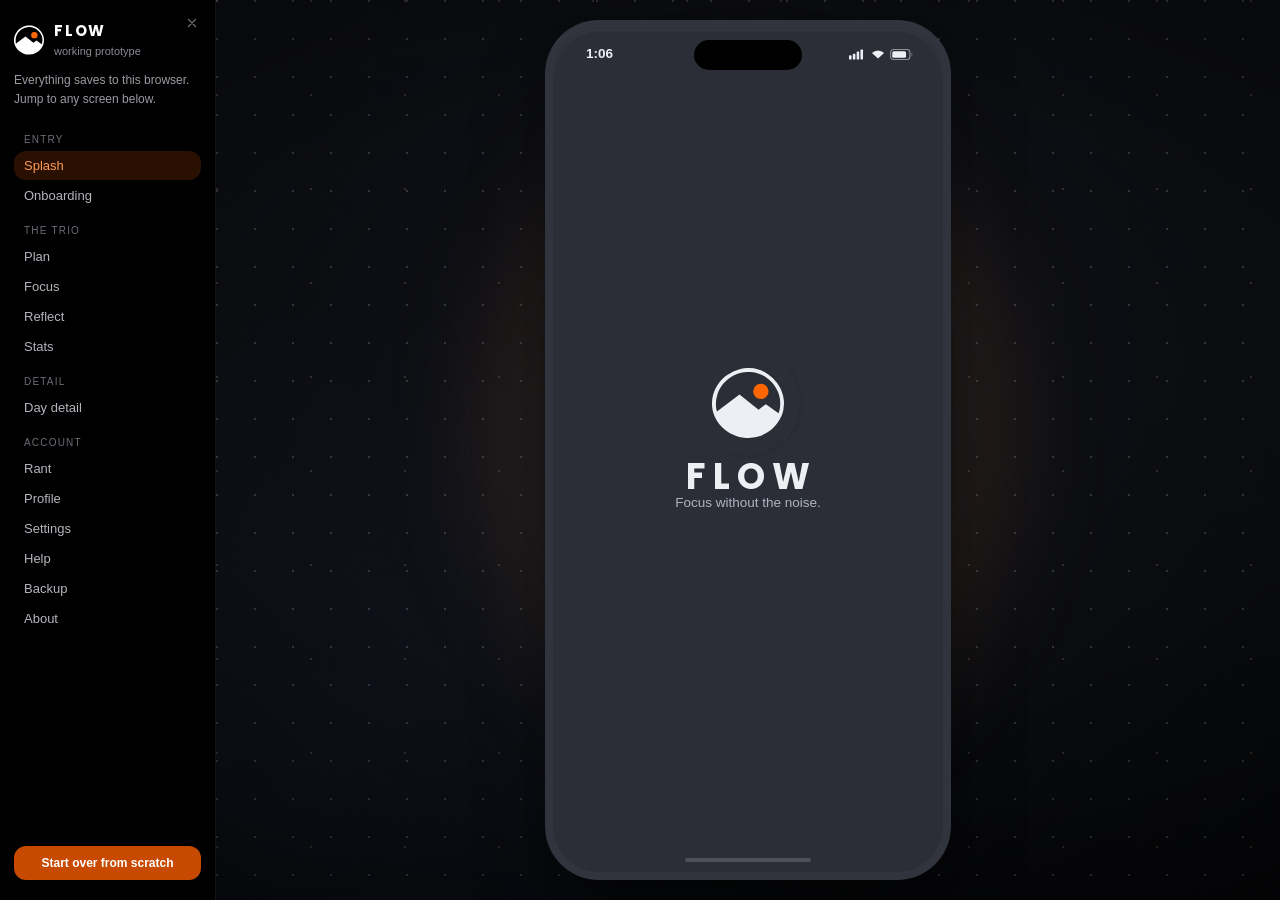
==== commit 7852b0f4: "Fill the Start over button Outlined it still read as secondary and sat too close to the active nav p" ====
--- a/index.html
+++ b/index.html
@@ -247,10 +247,12 @@
    treatment as something switched off. It is the one control on the rail
    anyone actually goes looking for, so it is orange and it holds a fill. */
 .rail-reset{margin-top:auto;padding:10px;border-radius:var(--radius-sm);
-  font-size:12px;font-weight:500;
-  border:1px solid rgba(255,102,0,.45);color:#FF9B57;
-  background:rgba(255,102,0,.12);transition:.14s}
-.rail-reset:hover{border-color:rgba(255,102,0,.8);background:rgba(255,102,0,.22);color:#FFB07A}
+  font-size:12px;font-weight:600;
+  border:0;background:#C74A00;color:#fff;transition:.14s}
+/* #C74A00, not the brighter mark orange: white sits at 4.76:1 on this one and
+   nowhere near it on #FF6600. Filled, it is also the only solid block on the
+   rail, so it no longer reads as a sibling of the active nav pill. */
+.rail-reset:hover{filter:brightness(1.08)}
 
 /* `clip` not `hidden`: the dot field inside is deliberately oversized, and
    `hidden` would make this a scroll container that any .focus() could scroll. */
